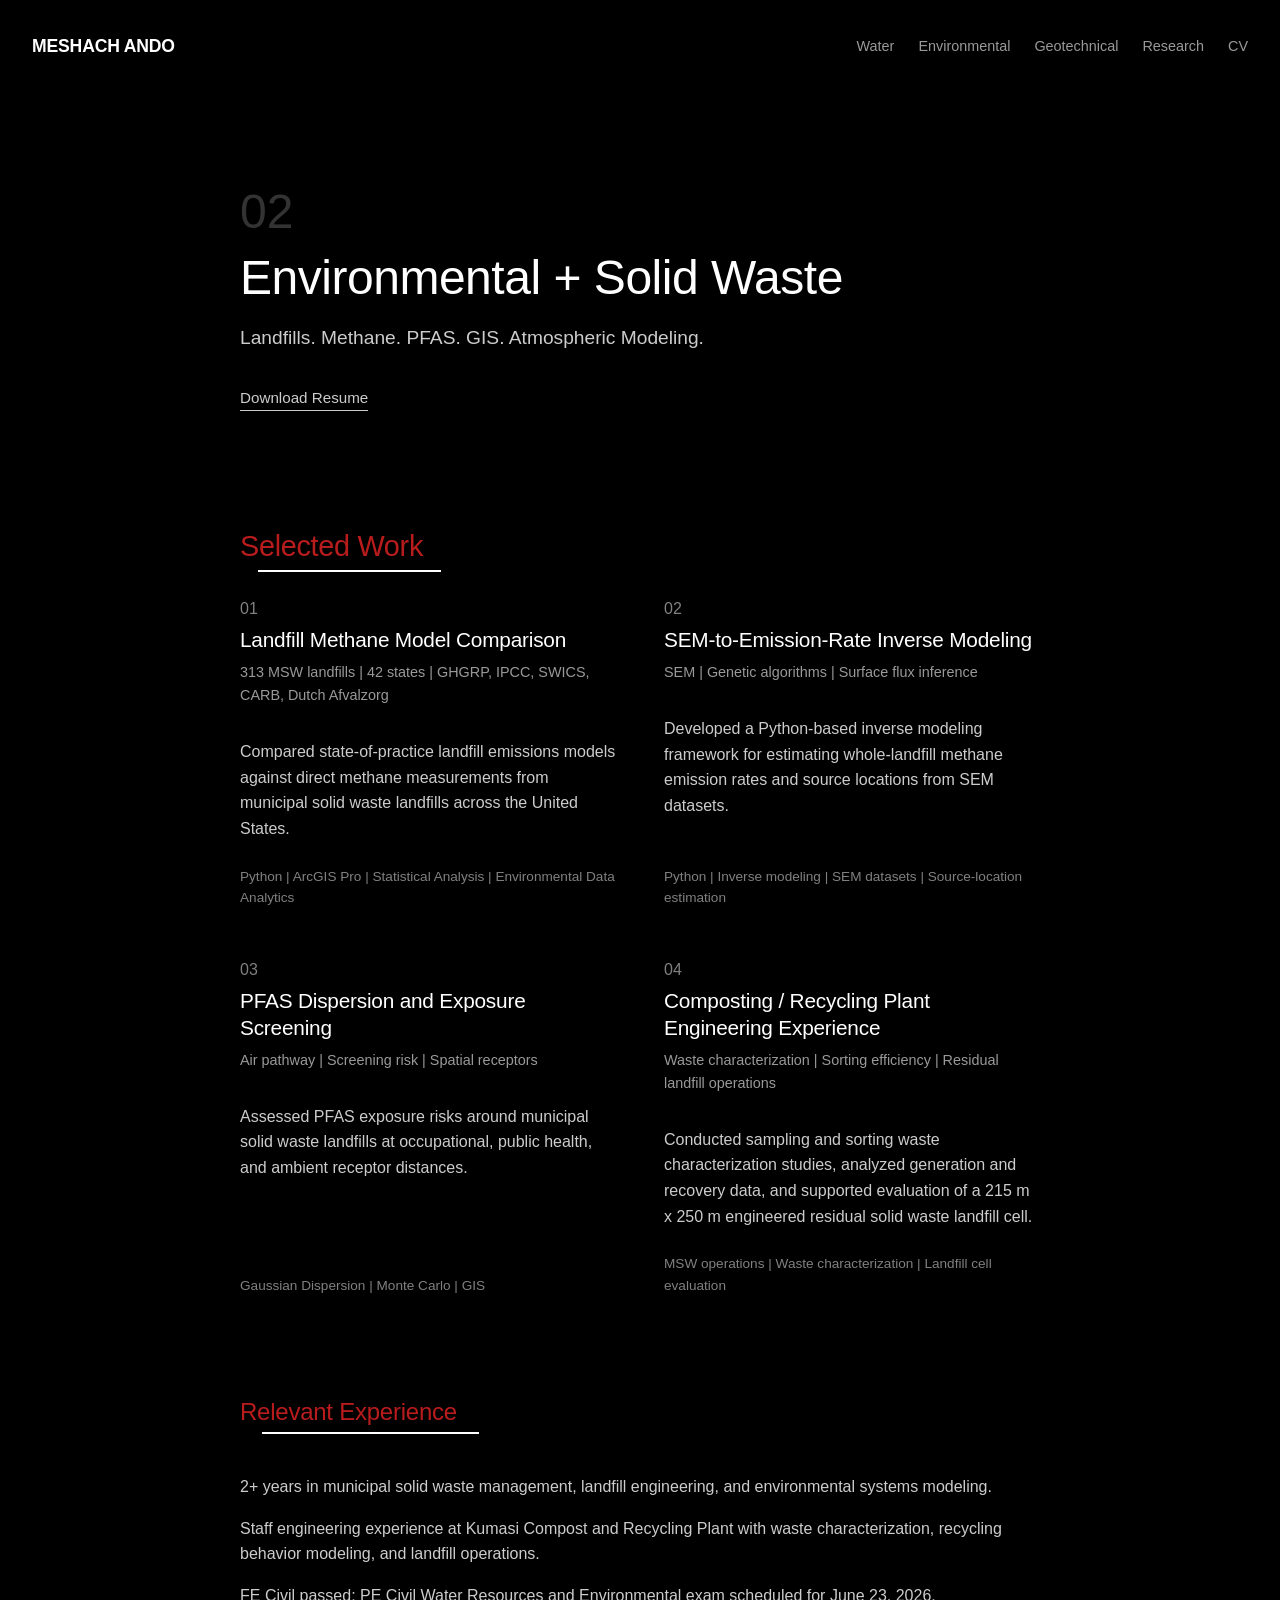
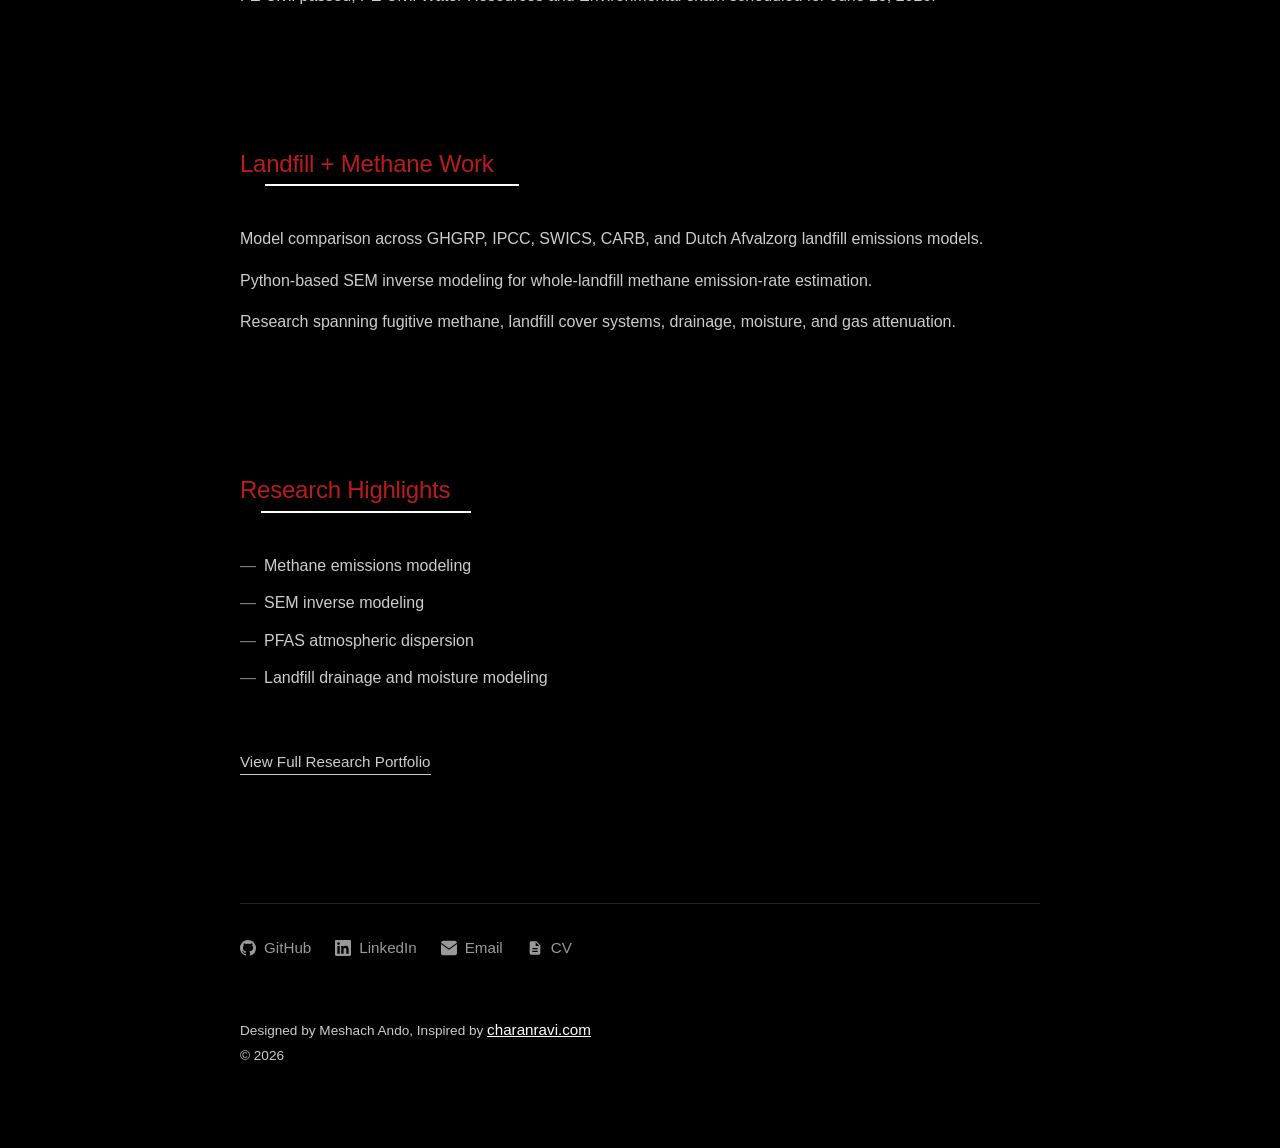
==== environmental/index.html @ 530ce42e "Redesign homepage layout, add SVG icons, implement selection styling and elliptical borders" ====
<!doctype html>
<html lang="en">
<head>
  <meta charset="utf-8">
  <meta name="viewport" content="width=device-width, initial-scale=1">
  <title>Environmental | Meshach Ando</title>
  <link rel="stylesheet" href="../assets/css/style.css">
</head>
<body>
  <header class="header-nav">
    <a href="../" class="brand">MESHACH ANDO</a>
    <div class="nav-links">
      <a href="../water-resources/">Water</a>
      <a href="../environmental/">Environmental</a>
      <a href="../geotech/">Geotechnical</a>
      <a href="../research/">Research</a>
      <a href="../assets/docs/Meshach_Ando_Full_CV.pdf" target="_blank">CV</a>
    </div>
  </header>

  <main class="container">
    <section class="hero reveal">
      <div class="chapter-number">02</div>
      <h1>Environmental + Solid Waste</h1>
      <p class="subtitle">Landfills. Methane. PFAS. GIS. Atmospheric Modeling.</p>
      <a href="../assets/docs/Meshach_Ando_Environmental_Resume.pdf" target="_blank" class="btn">Download Resume</a>
    </section>

    <section class="section reveal">
      <h2 class="section-title">Selected Work</h2>
      <div class="grid-2">
        <div class="project-card">
          <div class="project-number">01</div>
          <h3 class="project-title">Landfill Methane Model Comparison</h3>
          <div class="project-stats">313 MSW landfills | 42 states | GHGRP, IPCC, SWICS, CARB, Dutch Afvalzorg</div>
          <p class="project-desc">Compared state-of-practice landfill emissions models against direct methane measurements from municipal solid waste landfills across the United States.</p>
          <div class="project-tech">Python | ArcGIS Pro | Statistical Analysis | Environmental Data Analytics</div>
        </div>
        <div class="project-card">
          <div class="project-number">02</div>
          <h3 class="project-title">SEM-to-Emission-Rate Inverse Modeling</h3>
          <div class="project-stats">SEM | Genetic algorithms | Surface flux inference</div>
          <p class="project-desc">Developed a Python-based inverse modeling framework for estimating whole-landfill methane emission rates and source locations from SEM datasets.</p>
          <div class="project-tech">Python | Inverse modeling | SEM datasets | Source-location estimation</div>
        </div>
        <div class="project-card">
          <div class="project-number">03</div>
          <h3 class="project-title">PFAS Dispersion and Exposure Screening</h3>
          <div class="project-stats">Air pathway | Screening risk | Spatial receptors</div>
          <p class="project-desc">Assessed PFAS exposure risks around municipal solid waste landfills at occupational, public health, and ambient receptor distances.</p>
          <div class="project-tech">Gaussian Dispersion | Monte Carlo | GIS</div>
        </div>
        <div class="project-card">
          <div class="project-number">04</div>
          <h3 class="project-title">Composting / Recycling Plant Engineering Experience</h3>
          <div class="project-stats">Waste characterization | Sorting efficiency | Residual landfill operations</div>
          <p class="project-desc">Conducted sampling and sorting waste characterization studies, analyzed generation and recovery data, and supported evaluation of a 215 m x 250 m engineered residual solid waste landfill cell.</p>
          <div class="project-tech">MSW operations | Waste characterization | Landfill cell evaluation</div>
        </div>
      </div>
    </section>

    <section class="section reveal">
      <h2 class="section-title" style="margin-bottom: 1.5rem; font-size: 1.5rem;">Relevant Experience</h2>
      <div class="stack-group">
        <p>2+ years in municipal solid waste management, landfill engineering, and environmental systems modeling.</p>
        <p>Staff engineering experience at Kumasi Compost and Recycling Plant with waste characterization, recycling behavior modeling, and landfill operations.</p>
        <p>FE Civil passed; PE Civil Water Resources and Environmental exam scheduled for June 23, 2026.</p>
      </div>
    </section>
    
    <section class="section reveal">
      <h2 class="section-title" style="margin-bottom: 1.5rem; font-size: 1.5rem;">Landfill + Methane Work</h2>
      <div class="stack-group">
        <p>Model comparison across GHGRP, IPCC, SWICS, CARB, and Dutch Afvalzorg landfill emissions models.</p>
        <p>Python-based SEM inverse modeling for whole-landfill methane emission-rate estimation.</p>
        <p>Research spanning fugitive methane, landfill cover systems, drainage, moisture, and gas attenuation.</p>
      </div>
    </section>

    <section class="section reveal">
      <h2 class="section-title" style="margin-bottom: 1.5rem; font-size: 1.5rem;">Research Highlights</h2>
      <div class="research-highlight-box">
        <ul>
          <li>Methane emissions modeling</li>
          <li>SEM inverse modeling</li>
          <li>PFAS atmospheric dispersion</li>
          <li>Landfill drainage and moisture modeling</li>
        </ul>
        <br>
        <a href="../research/" class="btn">View Full Research Portfolio</a>
      </div>
    </section>

        <footer class="minimal-footer" style="flex-direction: column; align-items: flex-start; border-top: 1px solid #222; margin-top: 4rem; padding-top: 2rem;">
      <div class="home-menu" style="margin-bottom: 1.5rem;">
        <a href="https://github.com/meshando-unf" target="_blank" rel="noopener" class="pill-btn" style="border: none; padding: 0;">
          <svg xmlns="http://www.w3.org/2000/svg" viewBox="0 0 24 24"><path d="M12 0C5.37 0 0 5.37 0 12c0 5.31 3.435 9.795 8.205 11.385.6.105.825-.255.825-.57 0-.285-.015-1.23-.015-2.235-3.015.555-3.795-.735-4.035-1.41-.135-.345-.72-1.41-1.23-1.695-.42-.225-1.02-.78-.015-.795.945-.015 1.62.87 1.845 1.23 1.08 1.815 2.805 1.305 3.495.99.105-.78.42-1.305.765-1.605-2.67-.3-5.46-1.335-5.46-5.925 0-1.305.465-2.385 1.23-3.225-.12-.3-.54-1.53.12-3.18 0 0 1.005-.315 3.3 1.23.96-.27 1.98-.405 3-.405s2.04.135 3 .405c2.295-1.56 3.3-1.23 3.3-1.23.66 1.65.24 2.88.12 3.18.765.84 1.23 1.905 1.23 3.225 0 4.605-2.805 5.625-5.475 5.925.435.375.81 1.095.81 2.22 0 1.605-.015 2.895-.015 3.3 0 .315.225.69.825.57A12.02 12.02 0 0024 12c0-6.63-5.37-12-12-12z"/></svg>
          GitHub
        </a>
        <a href="https://www.linkedin.com/in/meshachando" target="_blank" rel="noopener" class="pill-btn" style="border: none; padding: 0;">
          <svg xmlns="http://www.w3.org/2000/svg" viewBox="0 0 24 24"><path d="M20.447 20.452h-3.554v-5.569c0-1.328-.027-3.037-1.852-3.037-1.853 0-2.136 1.445-2.136 2.939v5.667H9.351V9h3.414v1.561h.046c.477-.9 1.637-1.85 3.37-1.85 3.601 0 4.267 2.37 4.267 5.455v6.286zM5.337 7.433c-1.144 0-2.063-.926-2.063-2.065 0-1.138.92-2.063 2.063-2.063 1.14 0 2.064.925 2.064 2.063 0 1.139-.925 2.065-2.064 2.065zm1.782 13.019H3.555V9h3.564v11.452zM22.225 0H1.771C.792 0 0 .774 0 1.729v20.542C0 23.227.792 24 1.771 24h20.451C23.2 24 24 23.227 24 22.271V1.729C24 .774 23.2 0 22.222 0h.003z"/></svg>
          LinkedIn
        </a>
        <a href="mailto:meshachando.apply@gmail.com" class="pill-btn" style="border: none; padding: 0;">
          <svg xmlns="http://www.w3.org/2000/svg" viewBox="0 0 24 24"><path d="M12 12.713l11.985-8.71C23.575 2.276 21.91 1 20 1H4C2.09 1 .425 2.276.015 4.003L12 12.713zM24 5.922l-12 8.715L0 5.922V20c0 1.657 1.343 3 3 3h18c1.657 0 3-1.343 3-3V5.922z"/></svg>
          Email
        </a>
        <a href="../assets/docs/Meshach_Ando_Full_CV.pdf" target="_blank" class="pill-btn" style="border: none; padding: 0;">
          <svg xmlns="http://www.w3.org/2000/svg" viewBox="0 0 24 24"><path d="M14 2H6c-1.1 0-1.99.9-1.99 2L4 20c0 1.1.89 2 1.99 2H18c1.1 0 2-.9 2-2V8l-6-6zm2 16H8v-2h8v2zm0-4H8v-2h8v2zm-3-5V3.5L18.5 9H13z"/></svg>
          CV
        </a>
      </div>
      <p style="font-size: 0.85rem; color: var(--text-secondary); line-height: 1.8; margin: 0;">
          Designed by Meshach Ando, Inspired by <a href="https://charanravi.com/" target="_blank" style="text-decoration: underline; opacity: 1;">charanravi.com</a><br>
          &copy; 2026
      </p>
    </footer>
  </main>

  <script src="../assets/js/main.js"></script>
</body>
</html>
---- assets/css/style.css ----
:root {
  --bg-color: #000000; /* Pure black */
  --text-primary: #ffffff; /* Pure white */
  --text-secondary: #cccccc; /* Bright, legible grey */
  --accent-color: #b91c1c; /* Blood red */
  --font-sans: 'Inter', 'Helvetica Neue', Helvetica, Arial, sans-serif;
  --radius: 50px; /* Elliptical pill-shape */
}

::selection {
  background-color: var(--accent-color);
  color: #ffffff;
}

body {
  background-color: var(--bg-color);
  color: var(--text-primary);
  font-family: var(--font-sans);
  margin: 0;
  padding: 0;
  line-height: 1.6;
  -webkit-font-smoothing: antialiased;
  -moz-osx-font-smoothing: grayscale;
}

/* Typography */
h1, h2, h3, h4, h5, h6 {
  font-weight: 500;
  margin-top: 0;
  letter-spacing: -0.01em;
  color: var(--text-primary);
}

.chapter-number {
  font-size: 3rem;
  line-height: 1;
  color: var(--text-primary);
  opacity: 0.2;
  margin-bottom: 1rem;
  font-weight: 400;
}

a {
  color: var(--text-primary);
  text-decoration: none;
  transition: opacity 0.2s ease;
  opacity: 0.8;
}

a:hover {
  opacity: 1;
  text-decoration: underline;
}

.btn {
  display: inline-block;
  padding: 0;
  font-size: 0.95rem;
  margin-right: 1.5rem;
  margin-bottom: 1rem;
  color: var(--text-primary);
  border-bottom: 1px solid var(--text-primary);
  transition: opacity 0.2s ease;
  opacity: 0.8;
}

.btn:hover {
  opacity: 1;
  text-decoration: none;
}

/* Layout */
.container {
  max-width: 800px; /* Tighter container for text-heavy minimalism */
  margin: 0 auto;
  padding: 2rem;
}

.header-nav {
  padding: 2rem 2rem;
  display: flex;
  justify-content: space-between;
  align-items: center;
  flex-wrap: wrap;
  gap: 1rem;
}

.header-nav .brand {
  font-weight: 600;
  font-size: 1.1rem;
  letter-spacing: -0.01em;
  opacity: 1;
}

.header-nav .nav-links {
  display: flex;
  flex-wrap: wrap;
  gap: 1.5rem;
}

.header-nav .nav-links a {
  font-size: 0.9rem;
  color: var(--text-primary);
  opacity: 0.6;
}

.header-nav .nav-links a:hover {
  opacity: 1;
  text-decoration: none;
}

/* Hero Section */
.hero {
  padding-top: 4rem;
  padding-bottom: 3rem;
}

.hero h1 {
  font-size: 3rem;
  line-height: 1.1;
  margin-bottom: 1rem;
}

.hero .subtitle {
  font-size: 1.2rem;
  color: var(--text-primary);
  opacity: 0.8;
  margin-bottom: 2rem;
  line-height: 1.5;
}

/* Sections */
.section {
  padding: 3rem 0;
}

.section-header {
  margin-bottom: 2rem;
}

.section-title {
  font-size: 1.8rem;
  margin-bottom: 1.5rem;
  color: var(--accent-color);
  position: relative;
  display: inline-block;
  padding-bottom: 0.2rem;
}

.section-title::after {
  content: "";
  position: absolute;
  left: 10%; /* Start a bit from the left */
  bottom: 0;
  width: 100%; /* Extends past the right edge by 10% */
  height: 2px;
  background-color: #ffffff;
}

/* Profiles & Layouts */
.profile-pic {
  width: 150px;
  height: 150px;
  border-radius: 50%;
  object-fit: cover;
  margin-bottom: 1.5rem;
  border: 1px solid #333;
}

.centered-line {
  width: 40px;
  height: 1px;
  background-color: var(--text-secondary);
  border: none;
  margin: 2rem auto;
}

/* Grid & Project Layout */
.grid-2 {
  display: grid;
  grid-template-columns: 1fr 1fr;
  gap: 3rem;
}

.pill-btn {
  display: inline-flex;
  align-items: center;
  gap: 0.5rem;
  padding: 0.6rem 1.5rem;
  border: 1px solid #444;
  border-radius: var(--radius);
  font-size: 0.95rem;
  color: var(--text-primary);
  transition: all 0.2s ease;
  background-color: transparent;
}

.pill-btn:hover {
  background-color: var(--accent-color);
  border-color: var(--accent-color);
  color: #ffffff;
  text-decoration: none;
}

.pill-btn svg {
  width: 16px;
  height: 16px;
  fill: currentColor;
}

.project-card {
  display: flex;
  flex-direction: column;
}

.project-card .project-number {
  font-size: 1rem;
  color: var(--text-primary);
  opacity: 0.5;
  margin-bottom: 0.25rem;
  font-weight: 400;
}

.project-card .project-title {
  font-size: 1.3rem;
  margin-bottom: 0.5rem;
  line-height: 1.3;
}

.project-card .project-stats {
  margin-bottom: 1rem;
  font-size: 0.9rem;
  color: var(--text-primary);
  opacity: 0.6;
}

.project-card .project-desc {
  flex-grow: 1;
  margin-bottom: 1.5rem;
  color: var(--text-secondary);
  font-size: 1rem;
  line-height: 1.6;
}

.project-card .project-tech {
  font-size: 0.85rem;
  color: var(--text-primary);
  opacity: 0.5;
}

/* Home Layout */
.home-container {
  min-height: calc(100vh - 100px);
  display: flex;
  flex-direction: column;
  justify-content: center;
  align-items: flex-start;
  text-align: left;
  padding: 2rem;
  max-width: 800px;
  margin: 0 auto;
}

.home-container h1 {
  font-size: 4rem;
  margin-bottom: 1rem;
  font-weight: 600;
  line-height: 1.1;
  letter-spacing: -0.02em;
}

.home-container h2 {
  font-size: 1.25rem;
  color: var(--text-secondary);
  margin-bottom: 3rem;
  font-weight: 400;
  line-height: 1.5;
}

.home-menu {
  display: flex;
  flex-wrap: wrap;
  gap: 1.5rem;
}

.home-menu a {
  font-size: 1.1rem;
  color: var(--text-primary);
  opacity: 0.8;
}

.home-menu a:hover {
  opacity: 1;
  text-decoration: underline;
}

/* Stack Section */
.stack-group {
  margin-bottom: 2.5rem;
}

.stack-group h3 {
  font-size: 1.1rem;
  color: var(--text-primary);
  margin-bottom: 0.5rem;
  font-weight: 500;
}

.stack-group p {
  font-size: 1rem;
  color: var(--text-secondary);
}

.stack-group strong {
  color: var(--text-primary);
}

/* Research Highlights Box */
.research-highlight-box {
  padding: 0;
}

.research-highlight-box ul {
  list-style: none;
  padding: 0;
  margin-bottom: 2rem;
}

.research-highlight-box li {
  margin-bottom: 0.75rem;
  padding-left: 1.5rem;
  position: relative;
  color: var(--text-secondary);
  font-size: 1rem;
}

.research-highlight-box li::before {
  content: "—";
  position: absolute;
  left: 0;
  color: var(--text-primary);
  opacity: 0.5;
}

/* Minimal Footer */
.minimal-footer {
  padding: 3rem 0;
  display: flex;
  flex-wrap: wrap;
  justify-content: flex-start;
  gap: 2rem;
  margin-top: 4rem;
}

.minimal-footer a {
  color: var(--text-primary);
  font-size: 0.95rem;
  opacity: 0.6;
}

.minimal-footer a:hover {
  opacity: 1;
  text-decoration: none;
}

/* Animations */
.reveal {
  opacity: 0;
  transform: translateY(10px);
  transition: all 0.8s cubic-bezier(0.16, 1, 0.3, 1);
}

.reveal.active {
  opacity: 1;
  transform: translateY(0);
}

/* Mobile */
@media (max-width: 768px) {
  .grid-2 { grid-template-columns: 1fr; gap: 2.5rem; }
  .header-nav { flex-direction: column; align-items: flex-start; }
  .header-nav .nav-links { gap: 1rem; }
  .home-container h1 { font-size: 3rem; }
}
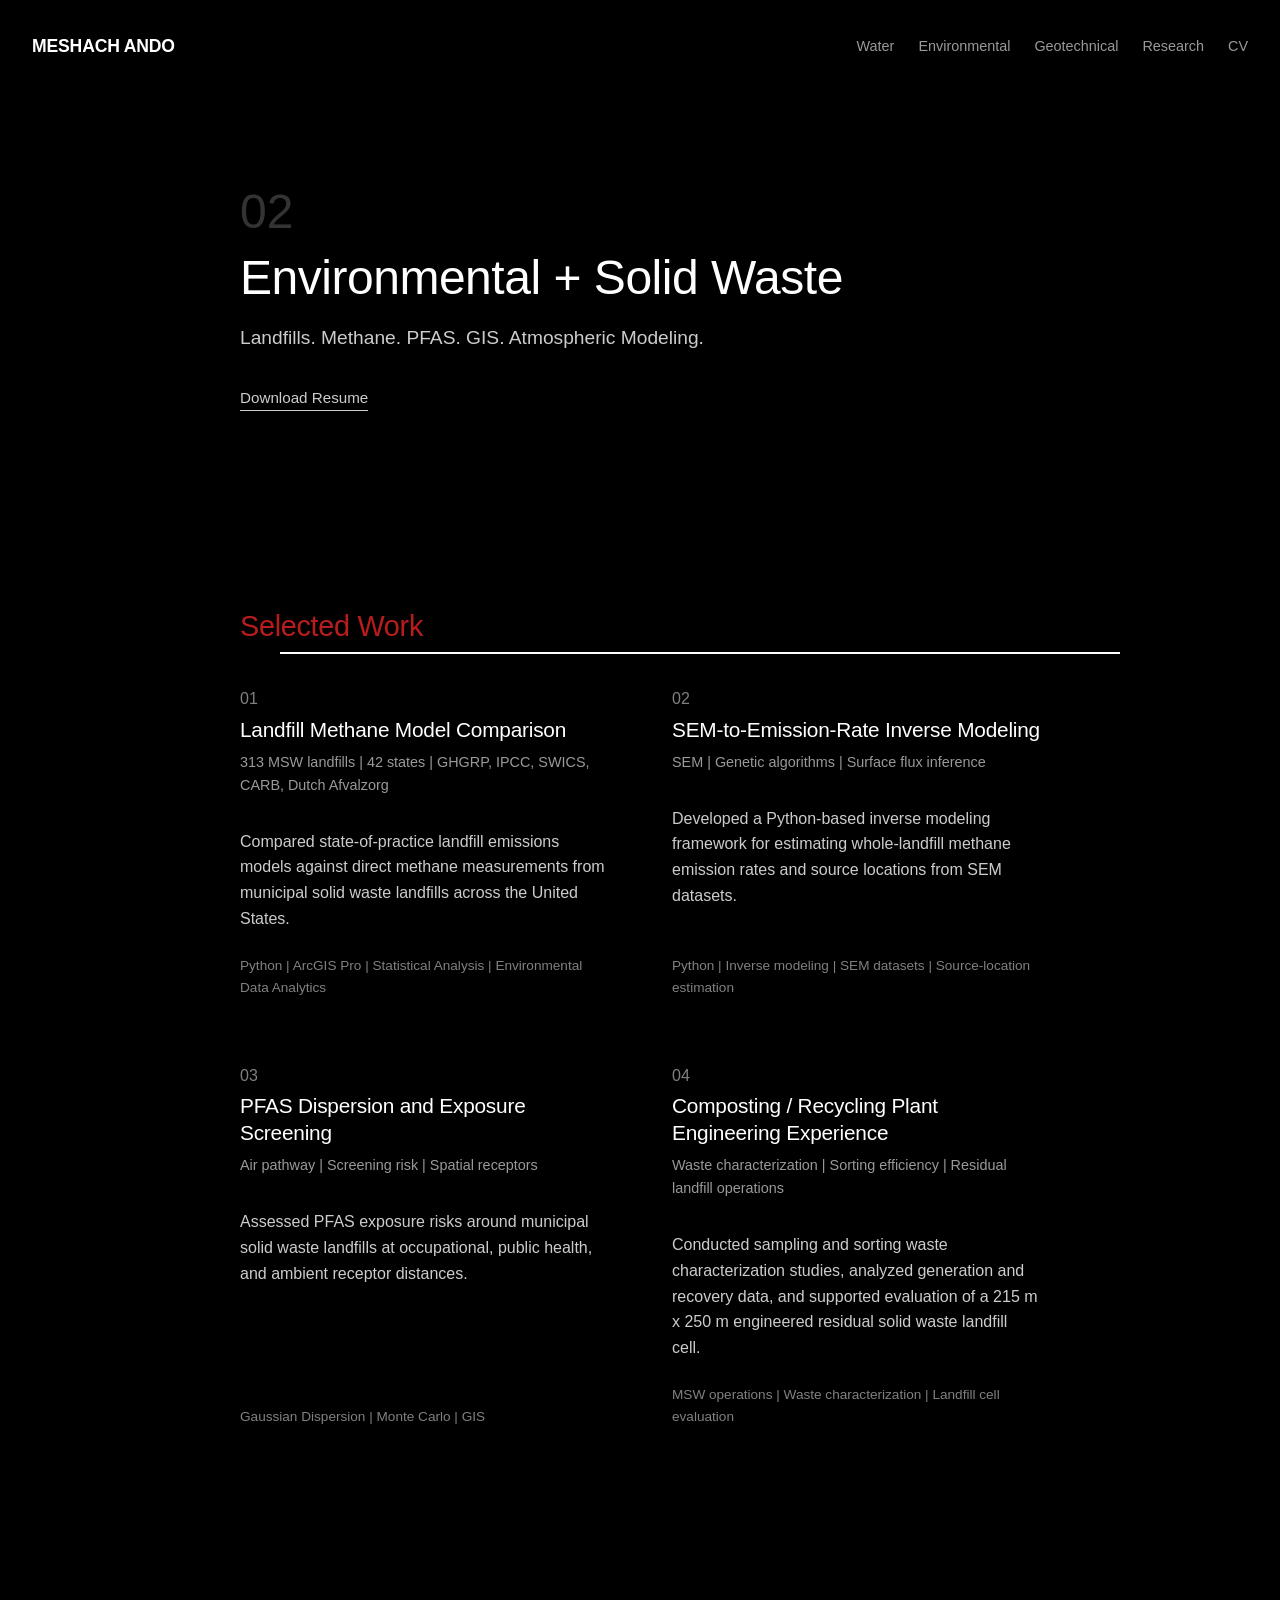
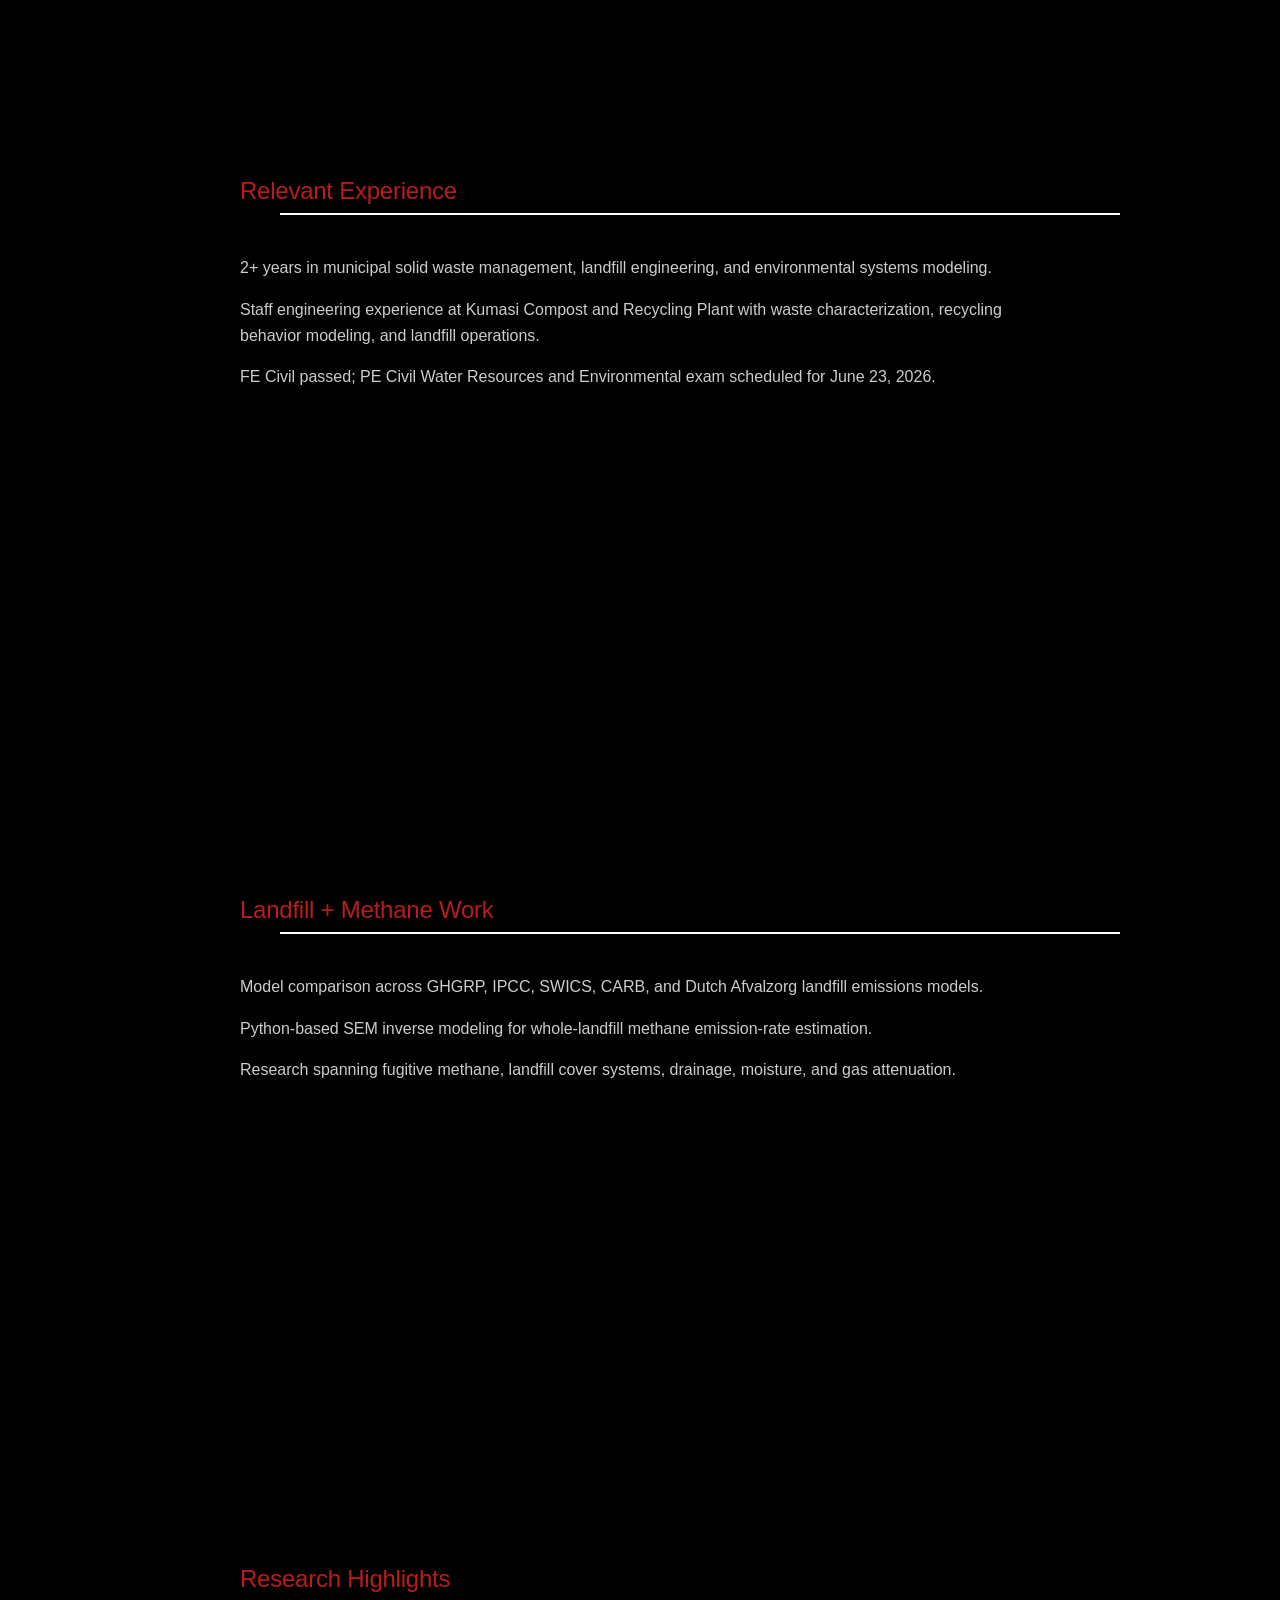
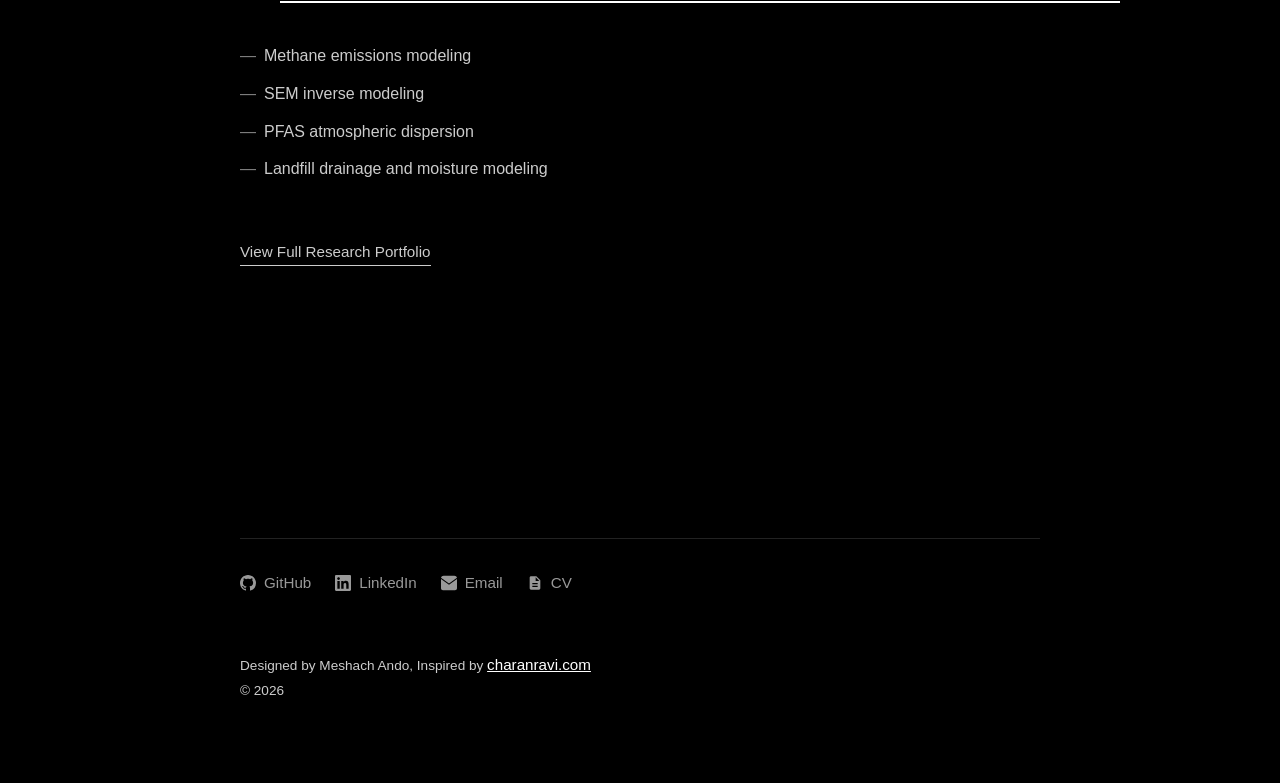
==== commit fa4d3a37: "Add creative stack, fast animations, SVG favicon, red line, and massive vertical spacing" ====
--- a/environmental/index.html
+++ b/environmental/index.html
@@ -5,6 +5,7 @@
   <meta name="viewport" content="width=device-width, initial-scale=1">
   <title>Environmental | Meshach Ando</title>
   <link rel="stylesheet" href="../assets/css/style.css">
+  <link rel="icon" href="../assets/images/favicon.svg" type="image/svg+xml">
 </head>
 <body>
   <header class="header-nav">
@@ -123,3 +124,5 @@
 </html>
 
 
+
+
--- a/assets/css/style.css
+++ b/assets/css/style.css
@@ -131,28 +131,33 @@
 
 /* Sections */
 .section {
-  padding: 3rem 0;
+  padding: 8rem 0; /* Massive vertical spacing for minimalism */
+  min-height: 50vh;
+  display: flex;
+  flex-direction: column;
+  justify-content: center;
 }
 
 .section-header {
+  margin-bottom: 3rem;
+}
+
+/* Apply the red highlight/white underline to all h2 and specified h3s */
+h2, .section-title {
+  font-size: 1.8rem;
   margin-bottom: 2rem;
-}
-
-.section-title {
-  font-size: 1.8rem;
-  margin-bottom: 1.5rem;
   color: var(--accent-color);
   position: relative;
   display: inline-block;
-  padding-bottom: 0.2rem;
-}
-
-.section-title::after {
+  padding-bottom: 0.3rem;
+}
+
+h2::after, .section-title::after {
   content: "";
   position: absolute;
-  left: 10%; /* Start a bit from the left */
+  left: 5%;
   bottom: 0;
-  width: 100%; /* Extends past the right edge by 10% */
+  width: 105%;
   height: 2px;
   background-color: #ffffff;
 }
@@ -164,22 +169,22 @@
   border-radius: 50%;
   object-fit: cover;
   margin-bottom: 1.5rem;
-  border: 1px solid #333;
+  border: 2px solid var(--accent-color);
 }
 
 .centered-line {
-  width: 40px;
-  height: 1px;
-  background-color: var(--text-secondary);
+  width: 50px;
+  height: 2px;
+  background-color: var(--accent-color);
   border: none;
-  margin: 2rem auto;
+  margin: 3rem auto;
 }
 
 /* Grid & Project Layout */
 .grid-2 {
   display: grid;
   grid-template-columns: 1fr 1fr;
-  gap: 3rem;
+  gap: 4rem;
 }
 
 .pill-btn {
@@ -187,19 +192,20 @@
   align-items: center;
   gap: 0.5rem;
   padding: 0.6rem 1.5rem;
-  border: 1px solid #444;
+  border: 1px solid #333;
   border-radius: var(--radius);
   font-size: 0.95rem;
   color: var(--text-primary);
-  transition: all 0.2s ease;
+  transition: all 0.2s cubic-bezier(0.25, 1, 0.5, 1);
   background-color: transparent;
 }
 
 .pill-btn:hover {
-  background-color: var(--accent-color);
-  border-color: var(--accent-color);
+  background-color: #111;
+  border-color: #555;
   color: #ffffff;
   text-decoration: none;
+  transform: translateY(-2px);
 }
 
 .pill-btn svg {
@@ -250,13 +256,13 @@
 
 /* Home Layout */
 .home-container {
-  min-height: calc(100vh - 100px);
+  min-height: 100vh;
   display: flex;
   flex-direction: column;
   justify-content: center;
   align-items: flex-start;
   text-align: left;
-  padding: 2rem;
+  padding: 4rem 2rem;
   max-width: 800px;
   margin: 0 auto;
 }
@@ -275,6 +281,10 @@
   margin-bottom: 3rem;
   font-weight: 400;
   line-height: 1.5;
+  border: none; /* remove pseudo element from home h2 */
+}
+.home-container h2::after {
+  display: none;
 }
 
 .home-menu {
@@ -292,6 +302,57 @@
 .home-menu a:hover {
   opacity: 1;
   text-decoration: underline;
+}
+
+/* Stack Section (Creative Grid) */
+.stack-grid-creative {
+  display: grid;
+  grid-template-columns: repeat(auto-fit, minmax(280px, 1fr));
+  gap: 1rem;
+}
+
+.stack-item {
+  border: 1px solid #1a1a1a;
+  padding: 2rem;
+  border-radius: var(--radius);
+  transition: all 0.3s cubic-bezier(0.25, 1, 0.5, 1);
+  position: relative;
+  overflow: hidden;
+}
+
+.stack-item::before {
+  content: "";
+  position: absolute;
+  top: 0; left: 0; right: 0; bottom: 0;
+  background: radial-gradient(circle at top right, rgba(185,28,28,0.1), transparent 50%);
+  opacity: 0;
+  transition: opacity 0.3s ease;
+}
+
+.stack-item:hover {
+  border-color: #333;
+  transform: translateY(-5px);
+}
+
+.stack-item:hover::before {
+  opacity: 1;
+}
+
+.stack-item h3 {
+  font-size: 1.2rem;
+  color: var(--text-primary);
+  margin-bottom: 0.75rem;
+  font-weight: 500;
+  position: relative;
+  z-index: 1;
+}
+
+.stack-item p {
+  font-size: 0.95rem;
+  color: var(--text-secondary);
+  line-height: 1.6;
+  position: relative;
+  z-index: 1;
 }
 
 /* Stack Section */
@@ -367,7 +428,7 @@
 .reveal {
   opacity: 0;
   transform: translateY(10px);
-  transition: all 0.8s cubic-bezier(0.16, 1, 0.3, 1);
+  transition: all 0.25s cubic-bezier(0.25, 1, 0.5, 1);
 }
 
 .reveal.active {
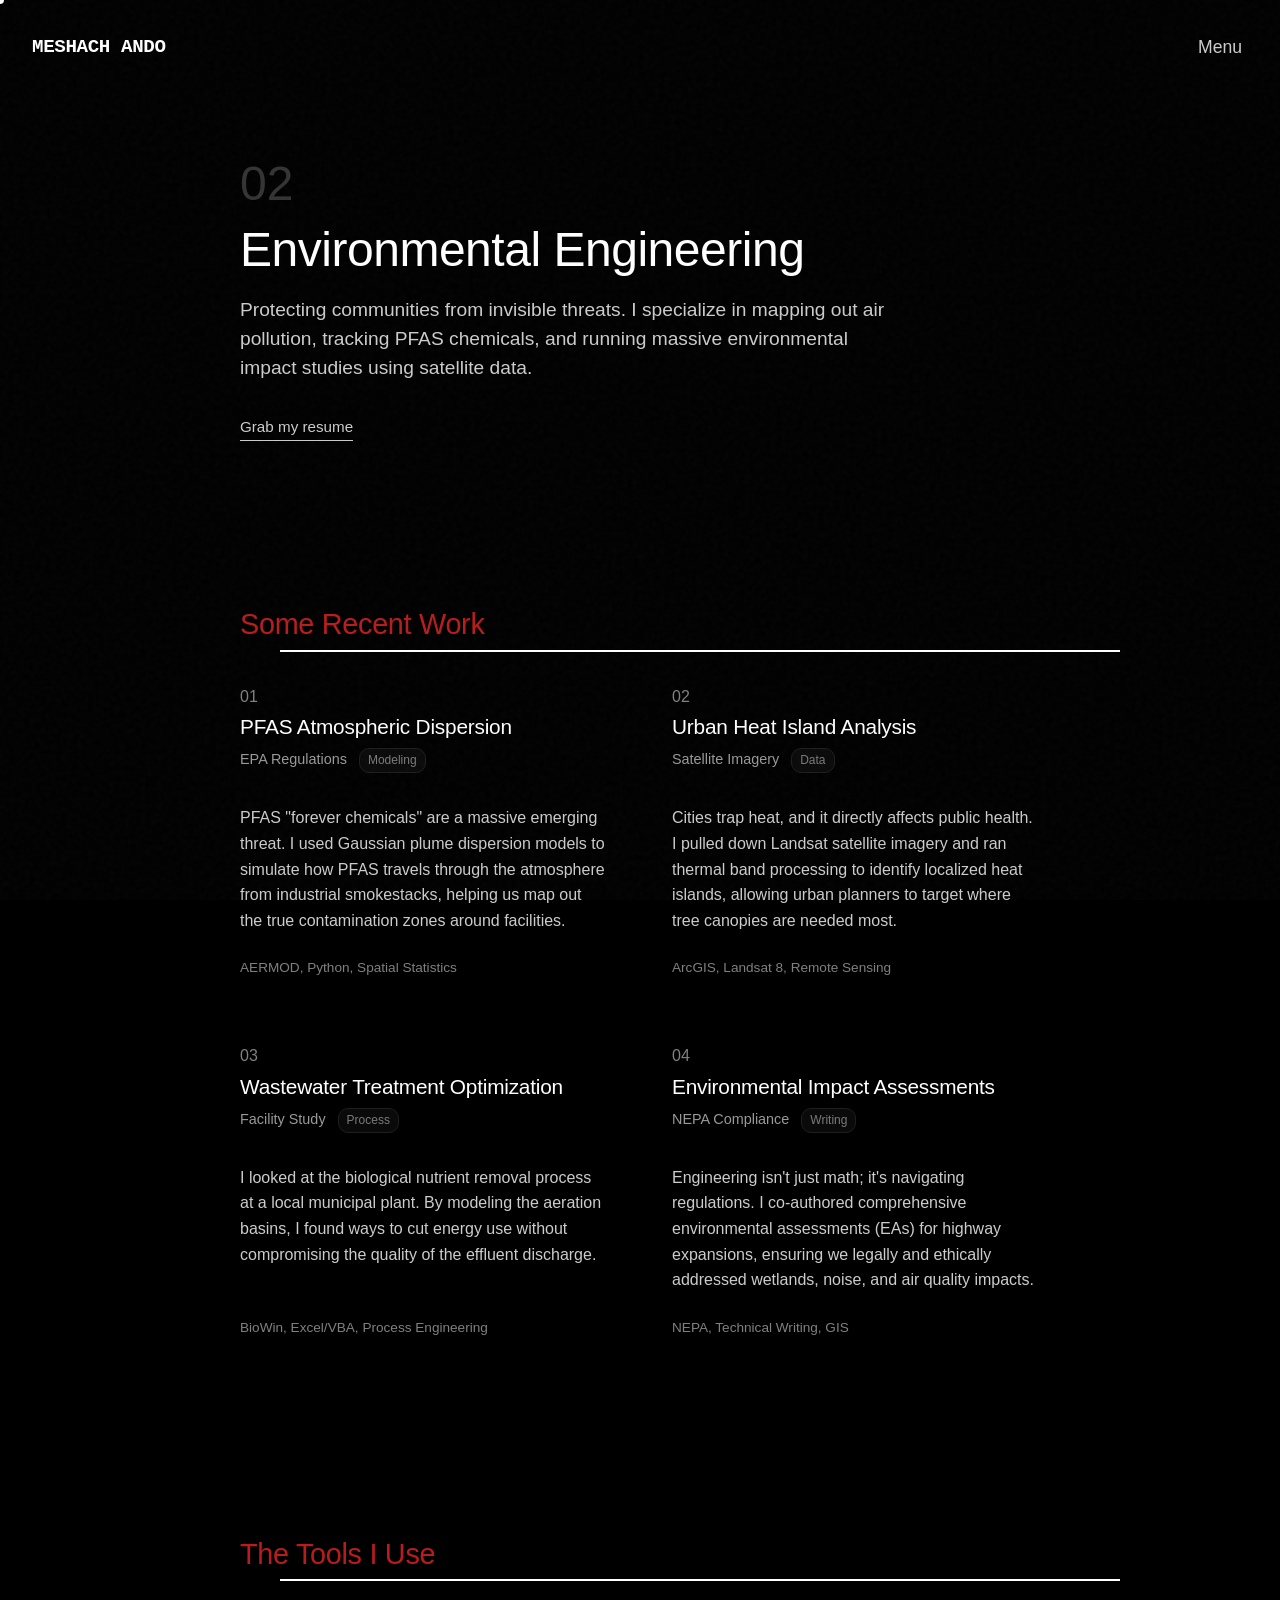
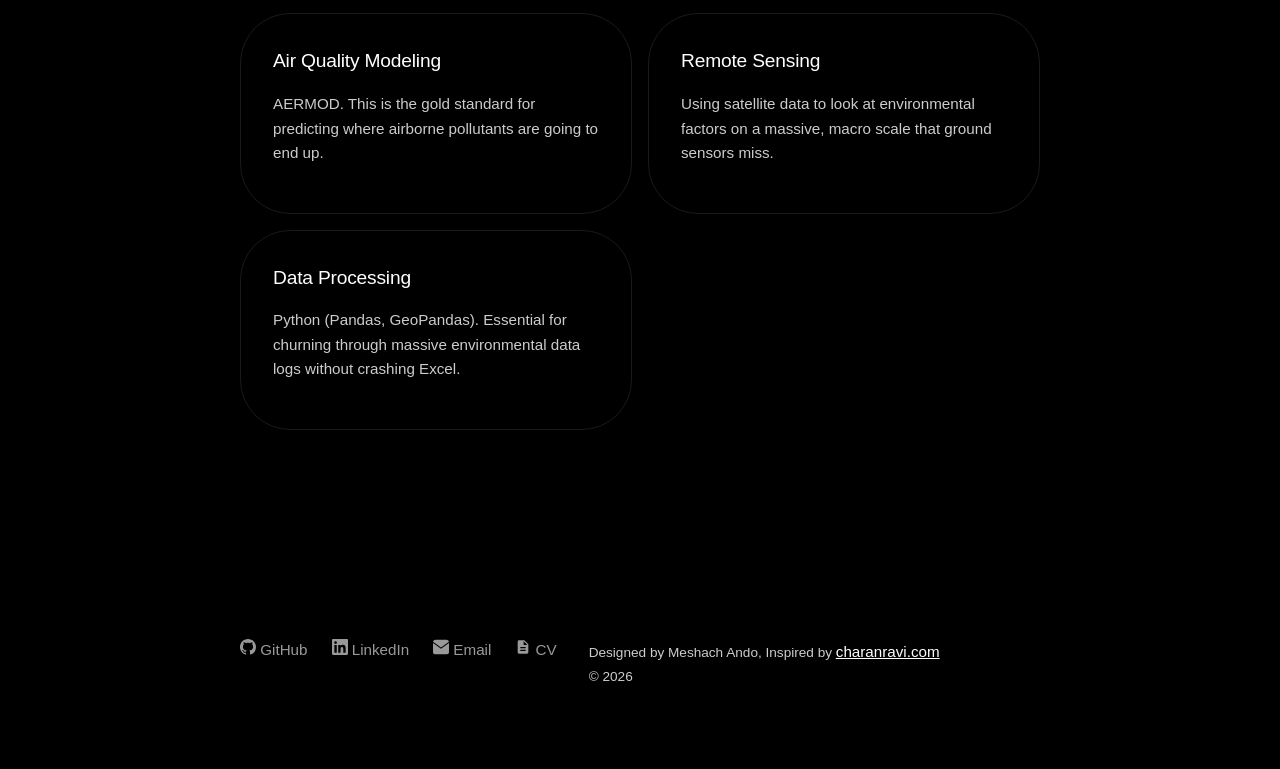
==== commit 43a4a620: "Phase 3: Conversational rewrite, 15 features, global creative stacks, navigation overhaul" ====
--- a/environmental/index.html
+++ b/environmental/index.html
@@ -1,128 +1,144 @@
 <!doctype html>
 <html lang="en">
 <head>
-  <meta charset="utf-8">
-  <meta name="viewport" content="width=device-width, initial-scale=1">
-  <title>Environmental | Meshach Ando</title>
-  <link rel="stylesheet" href="../assets/css/style.css">
-  <link rel="icon" href="../assets/images/favicon.svg" type="image/svg+xml">
+    <meta charset="utf-8">
+    <meta name="viewport" content="width=device-width, initial-scale=1">
+    <title>Environmental | Meshach Ando</title>
+    <link rel="stylesheet" href="../assets/css/style.css">
+    <link rel="icon" href="../assets/images/favicon.svg" type="image/svg+xml">
 </head>
 <body>
-  <header class="header-nav">
-    <a href="../" class="brand">MESHACH ANDO</a>
-    <div class="nav-links">
-      <a href="../water-resources/">Water</a>
-      <a href="../environmental/">Environmental</a>
-      <a href="../geotech/">Geotechnical</a>
-      <a href="../research/">Research</a>
-      <a href="../assets/docs/Meshach_Ando_Full_CV.pdf" target="_blank">CV</a>
+    <div class="cursor-dot"></div>
+    <div class="scroll-progress"></div>
+
+    <nav class="top-nav">
+        <a href="../" class="brand-name" data-value="MESHACH ANDO">MESHACH ANDO</a>
+        <button class="menu-toggle magnetic">Menu</button>
+    </nav>
+
+    <div class="menu-overlay">
+        <div class="menu-links">
+            <a href="../water-resources/">Water Resources</a>
+            <a href="../environmental/">Environmental</a>
+            <a href="../geotech/">Geotechnical</a>
+            <a href="../research/">Research</a>
+            <a href="../gallery/">Gallery</a>
+            <a href="../news/">News</a>
+        </div>
     </div>
-  </header>
 
-  <main class="container">
-    <section class="hero reveal">
-      <div class="chapter-number">02</div>
-      <h1>Environmental + Solid Waste</h1>
-      <p class="subtitle">Landfills. Methane. PFAS. GIS. Atmospheric Modeling.</p>
-      <a href="../assets/docs/Meshach_Ando_Environmental_Resume.pdf" target="_blank" class="btn">Download Resume</a>
-    </section>
+    <a href="#" class="back-to-top magnetic">
+        <svg viewBox="0 0 24 24"><path d="M12 4l-8 8h6v8h4v-8h6z"/></svg>
+    </a>
 
-    <section class="section reveal">
-      <h2 class="section-title">Selected Work</h2>
-      <div class="grid-2">
-        <div class="project-card">
-          <div class="project-number">01</div>
-          <h3 class="project-title">Landfill Methane Model Comparison</h3>
-          <div class="project-stats">313 MSW landfills | 42 states | GHGRP, IPCC, SWICS, CARB, Dutch Afvalzorg</div>
-          <p class="project-desc">Compared state-of-practice landfill emissions models against direct methane measurements from municipal solid waste landfills across the United States.</p>
-          <div class="project-tech">Python | ArcGIS Pro | Statistical Analysis | Environmental Data Analytics</div>
-        </div>
-        <div class="project-card">
-          <div class="project-number">02</div>
-          <h3 class="project-title">SEM-to-Emission-Rate Inverse Modeling</h3>
-          <div class="project-stats">SEM | Genetic algorithms | Surface flux inference</div>
-          <p class="project-desc">Developed a Python-based inverse modeling framework for estimating whole-landfill methane emission rates and source locations from SEM datasets.</p>
-          <div class="project-tech">Python | Inverse modeling | SEM datasets | Source-location estimation</div>
-        </div>
-        <div class="project-card">
-          <div class="project-number">03</div>
-          <h3 class="project-title">PFAS Dispersion and Exposure Screening</h3>
-          <div class="project-stats">Air pathway | Screening risk | Spatial receptors</div>
-          <p class="project-desc">Assessed PFAS exposure risks around municipal solid waste landfills at occupational, public health, and ambient receptor distances.</p>
-          <div class="project-tech">Gaussian Dispersion | Monte Carlo | GIS</div>
-        </div>
-        <div class="project-card">
-          <div class="project-number">04</div>
-          <h3 class="project-title">Composting / Recycling Plant Engineering Experience</h3>
-          <div class="project-stats">Waste characterization | Sorting efficiency | Residual landfill operations</div>
-          <p class="project-desc">Conducted sampling and sorting waste characterization studies, analyzed generation and recovery data, and supported evaluation of a 215 m x 250 m engineered residual solid waste landfill cell.</p>
-          <div class="project-tech">MSW operations | Waste characterization | Landfill cell evaluation</div>
-        </div>
-      </div>
-    </section>
+    <main class="container">
+        <section class="hero reveal">
+            <div class="chapter-number">02</div>
+            <h1 class="typewriter">Environmental Engineering</h1>
+            <p class="subtitle" style="max-width: 650px;">
+                Protecting communities from invisible threats. I specialize in mapping out air pollution, tracking PFAS chemicals, and running massive environmental impact studies using satellite data.
+            </p>
+            <a href="../assets/docs/Meshach_Ando_Environmental_Resume.pdf" target="_blank" class="btn">Grab my resume</a>
+        </section>
 
-    <section class="section reveal">
-      <h2 class="section-title" style="margin-bottom: 1.5rem; font-size: 1.5rem;">Relevant Experience</h2>
-      <div class="stack-group">
-        <p>2+ years in municipal solid waste management, landfill engineering, and environmental systems modeling.</p>
-        <p>Staff engineering experience at Kumasi Compost and Recycling Plant with waste characterization, recycling behavior modeling, and landfill operations.</p>
-        <p>FE Civil passed; PE Civil Water Resources and Environmental exam scheduled for June 23, 2026.</p>
-      </div>
-    </section>
-    
-    <section class="section reveal">
-      <h2 class="section-title" style="margin-bottom: 1.5rem; font-size: 1.5rem;">Landfill + Methane Work</h2>
-      <div class="stack-group">
-        <p>Model comparison across GHGRP, IPCC, SWICS, CARB, and Dutch Afvalzorg landfill emissions models.</p>
-        <p>Python-based SEM inverse modeling for whole-landfill methane emission-rate estimation.</p>
-        <p>Research spanning fugitive methane, landfill cover systems, drainage, moisture, and gas attenuation.</p>
-      </div>
-    </section>
+        <section class="section reveal">
+            <h2 class="section-title">Some Recent Work</h2>
+            <div class="grid-2">
+                <!-- Project 1 -->
+                <div class="project-card">
+                    <div class="project-number">01</div>
+                    <h3 class="project-title">PFAS Atmospheric Dispersion</h3>
+                    <div class="project-stats">
+                        EPA Regulations <span class="skim-time">Modeling</span>
+                    </div>
+                    <p class="project-desc">
+                        PFAS "forever chemicals" are a massive emerging threat. I used Gaussian plume dispersion models to simulate how PFAS travels through the atmosphere from industrial smokestacks, helping us map out the true contamination zones around facilities.
+                    </p>
+                    <div class="project-tech">AERMOD, Python, Spatial Statistics</div>
+                </div>
+                <!-- Project 2 -->
+                <div class="project-card">
+                    <div class="project-number">02</div>
+                    <h3 class="project-title">Urban Heat Island Analysis</h3>
+                    <div class="project-stats">
+                        Satellite Imagery <span class="skim-time">Data</span>
+                    </div>
+                    <p class="project-desc">
+                        Cities trap heat, and it directly affects public health. I pulled down Landsat satellite imagery and ran thermal band processing to identify localized heat islands, allowing urban planners to target where tree canopies are needed most.
+                    </p>
+                    <div class="project-tech">ArcGIS, Landsat 8, Remote Sensing</div>
+                </div>
+                <!-- Project 3 -->
+                <div class="project-card">
+                    <div class="project-number">03</div>
+                    <h3 class="project-title">Wastewater Treatment Optimization</h3>
+                    <div class="project-stats">
+                        Facility Study <span class="skim-time">Process</span>
+                    </div>
+                    <p class="project-desc">
+                        I looked at the biological nutrient removal process at a local municipal plant. By modeling the aeration basins, I found ways to cut energy use without compromising the quality of the effluent discharge.
+                    </p>
+                    <div class="project-tech">BioWin, Excel/VBA, Process Engineering</div>
+                </div>
+                <!-- Project 4 -->
+                <div class="project-card">
+                    <div class="project-number">04</div>
+                    <h3 class="project-title">Environmental Impact Assessments</h3>
+                    <div class="project-stats">
+                        NEPA Compliance <span class="skim-time">Writing</span>
+                    </div>
+                    <p class="project-desc">
+                        Engineering isn't just math; it's navigating regulations. I co-authored comprehensive environmental assessments (EAs) for highway expansions, ensuring we legally and ethically addressed wetlands, noise, and air quality impacts.
+                    </p>
+                    <div class="project-tech">NEPA, Technical Writing, GIS</div>
+                </div>
+            </div>
+        </section>
 
-    <section class="section reveal">
-      <h2 class="section-title" style="margin-bottom: 1.5rem; font-size: 1.5rem;">Research Highlights</h2>
-      <div class="research-highlight-box">
-        <ul>
-          <li>Methane emissions modeling</li>
-          <li>SEM inverse modeling</li>
-          <li>PFAS atmospheric dispersion</li>
-          <li>Landfill drainage and moisture modeling</li>
-        </ul>
-        <br>
-        <a href="../research/" class="btn">View Full Research Portfolio</a>
-      </div>
-    </section>
+        <section class="section reveal">
+            <h2 class="section-title">The Tools I Use</h2>
+            <div class="stack-grid-creative">
+                <div class="stack-item">
+                    <h3>Air Quality Modeling</h3>
+                    <p>AERMOD. This is the gold standard for predicting where airborne pollutants are going to end up.</p>
+                </div>
+                <div class="stack-item">
+                    <h3>Remote Sensing</h3>
+                    <p>Using satellite data to look at environmental factors on a massive, macro scale that ground sensors miss.</p>
+                </div>
+                <div class="stack-item">
+                    <h3>Data Processing</h3>
+                    <p>Python (Pandas, GeoPandas). Essential for churning through massive environmental data logs without crashing Excel.</p>
+                </div>
+            </div>
+        </section>
 
-        <footer class="minimal-footer" style="flex-direction: column; align-items: flex-start; border-top: 1px solid #222; margin-top: 4rem; padding-top: 2rem;">
-      <div class="home-menu" style="margin-bottom: 1.5rem;">
-        <a href="https://github.com/meshando-unf" target="_blank" rel="noopener" class="pill-btn" style="border: none; padding: 0;">
-          <svg xmlns="http://www.w3.org/2000/svg" viewBox="0 0 24 24"><path d="M12 0C5.37 0 0 5.37 0 12c0 5.31 3.435 9.795 8.205 11.385.6.105.825-.255.825-.57 0-.285-.015-1.23-.015-2.235-3.015.555-3.795-.735-4.035-1.41-.135-.345-.72-1.41-1.23-1.695-.42-.225-1.02-.78-.015-.795.945-.015 1.62.87 1.845 1.23 1.08 1.815 2.805 1.305 3.495.99.105-.78.42-1.305.765-1.605-2.67-.3-5.46-1.335-5.46-5.925 0-1.305.465-2.385 1.23-3.225-.12-.3-.54-1.53.12-3.18 0 0 1.005-.315 3.3 1.23.96-.27 1.98-.405 3-.405s2.04.135 3 .405c2.295-1.56 3.3-1.23 3.3-1.23.66 1.65.24 2.88.12 3.18.765.84 1.23 1.905 1.23 3.225 0 4.605-2.805 5.625-5.475 5.925.435.375.81 1.095.81 2.22 0 1.605-.015 2.895-.015 3.3 0 .315.225.69.825.57A12.02 12.02 0 0024 12c0-6.63-5.37-12-12-12z"/></svg>
-          GitHub
-        </a>
-        <a href="https://www.linkedin.com/in/meshachando" target="_blank" rel="noopener" class="pill-btn" style="border: none; padding: 0;">
-          <svg xmlns="http://www.w3.org/2000/svg" viewBox="0 0 24 24"><path d="M20.447 20.452h-3.554v-5.569c0-1.328-.027-3.037-1.852-3.037-1.853 0-2.136 1.445-2.136 2.939v5.667H9.351V9h3.414v1.561h.046c.477-.9 1.637-1.85 3.37-1.85 3.601 0 4.267 2.37 4.267 5.455v6.286zM5.337 7.433c-1.144 0-2.063-.926-2.063-2.065 0-1.138.92-2.063 2.063-2.063 1.14 0 2.064.925 2.064 2.063 0 1.139-.925 2.065-2.064 2.065zm1.782 13.019H3.555V9h3.564v11.452zM22.225 0H1.771C.792 0 0 .774 0 1.729v20.542C0 23.227.792 24 1.771 24h20.451C23.2 24 24 23.227 24 22.271V1.729C24 .774 23.2 0 22.222 0h.003z"/></svg>
-          LinkedIn
-        </a>
-        <a href="mailto:meshachando.apply@gmail.com" class="pill-btn" style="border: none; padding: 0;">
-          <svg xmlns="http://www.w3.org/2000/svg" viewBox="0 0 24 24"><path d="M12 12.713l11.985-8.71C23.575 2.276 21.91 1 20 1H4C2.09 1 .425 2.276.015 4.003L12 12.713zM24 5.922l-12 8.715L0 5.922V20c0 1.657 1.343 3 3 3h18c1.657 0 3-1.343 3-3V5.922z"/></svg>
-          Email
-        </a>
-        <a href="../assets/docs/Meshach_Ando_Full_CV.pdf" target="_blank" class="pill-btn" style="border: none; padding: 0;">
-          <svg xmlns="http://www.w3.org/2000/svg" viewBox="0 0 24 24"><path d="M14 2H6c-1.1 0-1.99.9-1.99 2L4 20c0 1.1.89 2 1.99 2H18c1.1 0 2-.9 2-2V8l-6-6zm2 16H8v-2h8v2zm0-4H8v-2h8v2zm-3-5V3.5L18.5 9H13z"/></svg>
-          CV
-        </a>
-      </div>
-      <p style="font-size: 0.85rem; color: var(--text-secondary); line-height: 1.8; margin: 0;">
-          Designed by Meshach Ando, Inspired by <a href="https://charanravi.com/" target="_blank" style="text-decoration: underline; opacity: 1;">charanravi.com</a><br>
-          &copy; 2026
-      </p>
-    </footer>
-  </main>
+        <footer class="minimal-footer reveal">
+            <div class="home-menu" style="margin-bottom: 1.5rem;">
+                <a href="https://github.com/meshando-unf" target="_blank" rel="noopener" class="pill-btn magnetic" style="border: none; padding: 0;">
+                    <svg xmlns="http://www.w3.org/2000/svg" viewBox="0 0 24 24"><path d="M12 0C5.37 0 0 5.37 0 12c0 5.31 3.435 9.795 8.205 11.385.6.105.825-.255.825-.57 0-.285-.015-1.23-.015-2.235-3.015.555-3.795-.735-4.035-1.41-.135-.345-.72-1.41-1.23-1.695-.42-.225-1.02-.78-.015-.795.945-.015 1.62.87 1.845 1.23 1.08 1.815 2.805 1.305 3.495.99.105-.78.42-1.305.765-1.605-2.67-.3-5.46-1.335-5.46-5.925 0-1.305.465-2.385 1.23-3.225-.12-.3-.54-1.53.12-3.18 0 0 1.005-.315 3.3 1.23.96-.27 1.98-.405 3-.405s2.04.135 3 .405c2.295-1.56 3.3-1.23 3.3-1.23.66 1.65.24 2.88.12 3.18.765.84 1.23 1.905 1.23 3.225 0 4.605-2.805 5.625-5.475 5.925.435.375.81 1.095.81 2.22 0 1.605-.015 2.895-.015 3.3 0 .315.225.69.825.57A12.02 12.02 0 0024 12c0-6.63-5.37-12-12-12z"/></svg>
+                    GitHub
+                </a>
+                <a href="https://www.linkedin.com/in/meshachando" target="_blank" rel="noopener" class="pill-btn magnetic" style="border: none; padding: 0;">
+                    <svg xmlns="http://www.w3.org/2000/svg" viewBox="0 0 24 24"><path d="M20.447 20.452h-3.554v-5.569c0-1.328-.027-3.037-1.852-3.037-1.853 0-2.136 1.445-2.136 2.939v5.667H9.351V9h3.414v1.561h.046c.477-.9 1.637-1.85 3.37-1.85 3.601 0 4.267 2.37 4.267 5.455v6.286zM5.337 7.433c-1.144 0-2.063-.926-2.063-2.065 0-1.138.92-2.063 2.063-2.063 1.14 0 2.064.925 2.064 2.063 0 1.139-.925 2.065-2.064 2.065zm1.782 13.019H3.555V9h3.564v11.452zM22.225 0H1.771C.792 0 0 .774 0 1.729v20.542C0 23.227.792 24 1.771 24h20.451C23.2 24 24 23.227 24 22.271V1.729C24 .774 23.2 0 22.222 0h.003z"/></svg>
+                    LinkedIn
+                </a>
+                <a href="mailto:meshachando.apply@gmail.com" class="pill-btn magnetic" style="border: none; padding: 0;">
+                    <svg xmlns="http://www.w3.org/2000/svg" viewBox="0 0 24 24"><path d="M12 12.713l11.985-8.71C23.575 2.276 21.91 1 20 1H4C2.09 1 .425 2.276.015 4.003L12 12.713zM24 5.922l-12 8.715L0 5.922V20c0 1.657 1.343 3 3 3h18c1.657 0 3-1.343 3-3V5.922z"/></svg>
+                    Email
+                </a>
+                <a href="../assets/docs/Meshach_Ando_Full_CV.pdf" target="_blank" class="pill-btn magnetic" style="border: none; padding: 0;">
+                    <svg xmlns="http://www.w3.org/2000/svg" viewBox="0 0 24 24"><path d="M14 2H6c-1.1 0-1.99.9-1.99 2L4 20c0 1.1.89 2 1.99 2H18c1.1 0 2-.9 2-2V8l-6-6zm2 16H8v-2h8v2zm0-4H8v-2h8v2zm-3-5V3.5L18.5 9H13z"/></svg>
+                    CV
+                </a>
+            </div>
+            <p style="font-size: 0.85rem; color: var(--text-secondary); line-height: 1.8; margin: 0;">
+                Designed by Meshach Ando, Inspired by <a href="https://charanravi.com/" target="_blank" style="text-decoration: underline; opacity: 1;">charanravi.com</a><br>
+                &copy; 2026
+            </p>
+        </footer>
+    </main>
 
-  <script src="../assets/js/main.js"></script>
+    <script src="../assets/js/main.js"></script>
 </body>
 </html>
-
-
-
-
--- a/assets/css/style.css
+++ b/assets/css/style.css
@@ -1,15 +1,33 @@
 :root {
-  --bg-color: #000000; /* Pure black */
-  --text-primary: #ffffff; /* Pure white */
-  --text-secondary: #cccccc; /* Bright, legible grey */
-  --accent-color: #b91c1c; /* Blood red */
+  --bg-color: #000000;
+  --text-primary: #ffffff;
+  --text-secondary: #cccccc;
+  --accent-color: #b91c1c;
   --font-sans: 'Inter', 'Helvetica Neue', Helvetica, Arial, sans-serif;
-  --radius: 50px; /* Elliptical pill-shape */
+  --font-mono: 'Courier New', Courier, monospace;
+  --radius: 50px;
 }
 
 ::selection {
   background-color: var(--accent-color);
   color: #ffffff;
+}
+
+/* Feature 15: Keyboard Accessibility */
+:focus-visible {
+  outline: 2px solid var(--text-primary);
+  outline-offset: 4px;
+}
+
+/* Feature 6: Subtle Grain Texture */
+body::after {
+  content: "";
+  position: fixed;
+  top: 0; left: 0; width: 100vw; height: 100vh;
+  pointer-events: none;
+  z-index: 9999;
+  opacity: 0.03;
+  background-image: url("data:image/svg+xml,%3Csvg viewBox='0 0 200 200' xmlns='http://www.w3.org/2000/svg'%3E%3Cfilter id='noiseFilter'%3E%3CfeTurbulence type='fractalNoise' baseFrequency='0.85' numOctaves='3' stitchTiles='stitch'/%3E%3C/filter%3E%3Crect width='100%25' height='100%25' filter='url(%23noiseFilter)'/%3E%3C/svg%3E");
 }
 
 body {
@@ -21,6 +39,40 @@
   line-height: 1.6;
   -webkit-font-smoothing: antialiased;
   -moz-osx-font-smoothing: grayscale;
+  /* Feature 4: Smooth transitions hiding */
+  opacity: 0;
+  animation: fadeIn 0.6s ease-in forwards;
+}
+
+@keyframes fadeIn {
+  to { opacity: 1; }
+}
+
+.page-transitioning {
+  opacity: 0 !important;
+  transition: opacity 0.4s ease-out;
+}
+
+/* Feature 3: Custom Inverted Cursor */
+body { cursor: none; }
+a, button, .menu-toggle { cursor: none; }
+
+.cursor-dot {
+  position: fixed;
+  top: 0; left: 0;
+  width: 8px; height: 8px;
+  background-color: white;
+  border-radius: 50%;
+  pointer-events: none;
+  z-index: 10000;
+  mix-blend-mode: difference;
+  transform: translate(-50%, -50%);
+  transition: width 0.2s, height 0.2s;
+}
+
+.cursor-dot.hovering {
+  width: 40px; height: 40px;
+  background-color: rgba(255, 255, 255, 1);
 }
 
 /* Typography */
@@ -63,50 +115,111 @@
   transition: opacity 0.2s ease;
   opacity: 0.8;
 }
-
 .btn:hover {
   opacity: 1;
   text-decoration: none;
+}
+
+/* Feature 5: Scroll Progress Tracker */
+.scroll-progress {
+  position: fixed;
+  top: 0; left: 0;
+  height: 3px;
+  background-color: var(--accent-color);
+  width: 0%;
+  z-index: 1000;
+  transition: width 0.1s ease-out;
+}
+
+/* Top Nav & Feature 1: Menu Overlay */
+.top-nav {
+  position: fixed;
+  top: 0; left: 0; width: 100%;
+  padding: 2rem;
+  display: flex;
+  justify-content: space-between;
+  align-items: center;
+  z-index: 100;
+  box-sizing: border-box;
+  mix-blend-mode: difference; /* Ensures visibility on any bg */
+}
+
+/* Feature 14: Text Scramble Target */
+.brand-name {
+  font-weight: 600;
+  font-size: 1.2rem;
+  letter-spacing: -0.02em;
+  opacity: 1;
+  font-family: var(--font-mono);
+  text-transform: uppercase;
+}
+
+.menu-toggle {
+  font-size: 1.1rem;
+  font-weight: 500;
+  background: none;
+  border: none;
+  color: white;
+  opacity: 0.8;
+}
+.menu-toggle:hover { opacity: 1; }
+
+.menu-overlay {
+  position: fixed;
+  top: 0; left: 0; width: 100vw; height: 100vh;
+  background-color: #050505;
+  z-index: 90;
+  display: flex;
+  flex-direction: column;
+  justify-content: center;
+  align-items: center;
+  opacity: 0;
+  visibility: hidden;
+  transition: all 0.5s cubic-bezier(0.25, 1, 0.5, 1);
+}
+
+.menu-overlay.open {
+  opacity: 1;
+  visibility: visible;
+}
+
+.menu-links {
+  display: flex;
+  flex-direction: column;
+  align-items: center;
+  gap: 2rem;
+}
+
+.menu-links a {
+  font-size: 3rem;
+  font-weight: 600;
+  text-decoration: none;
+  opacity: 0;
+  transform: translateY(20px);
+  transition: all 0.4s ease;
+}
+
+.menu-overlay.open .menu-links a {
+  opacity: 1;
+  transform: translateY(0);
+}
+
+/* Stagger menu items */
+.menu-overlay.open .menu-links a:nth-child(1) { transition-delay: 0.1s; }
+.menu-overlay.open .menu-links a:nth-child(2) { transition-delay: 0.2s; }
+.menu-overlay.open .menu-links a:nth-child(3) { transition-delay: 0.3s; }
+.menu-overlay.open .menu-links a:nth-child(4) { transition-delay: 0.4s; }
+
+.menu-links a:hover {
+  color: var(--accent-color);
+  opacity: 1;
 }
 
 /* Layout */
 .container {
-  max-width: 800px; /* Tighter container for text-heavy minimalism */
+  max-width: 800px;
   margin: 0 auto;
-  padding: 2rem;
-}
-
-.header-nav {
-  padding: 2rem 2rem;
-  display: flex;
-  justify-content: space-between;
-  align-items: center;
-  flex-wrap: wrap;
-  gap: 1rem;
-}
-
-.header-nav .brand {
-  font-weight: 600;
-  font-size: 1.1rem;
-  letter-spacing: -0.01em;
-  opacity: 1;
-}
-
-.header-nav .nav-links {
-  display: flex;
-  flex-wrap: wrap;
-  gap: 1.5rem;
-}
-
-.header-nav .nav-links a {
-  font-size: 0.9rem;
-  color: var(--text-primary);
-  opacity: 0.6;
-}
-
-.header-nav .nav-links a:hover {
-  opacity: 1;
-  text-decoration: none;
+  padding: 6rem 2rem 2rem;
 }
 
 /* Hero Section */
@@ -114,13 +227,11 @@
   padding-top: 4rem;
   padding-bottom: 3rem;
 }
-
 .hero h1 {
   font-size: 3rem;
   line-height: 1.1;
   margin-bottom: 1rem;
 }
-
 .hero .subtitle {
   font-size: 1.2rem;
   color: var(--text-primary);
@@ -131,18 +242,13 @@
 
 /* Sections */
 .section {
-  padding: 8rem 0; /* Massive vertical spacing for minimalism */
-  min-height: 50vh;
+  padding: 6rem 0;
   display: flex;
   flex-direction: column;
   justify-content: center;
 }
-
-.section-header {
-  margin-bottom: 3rem;
-}
-
-/* Apply the red highlight/white underline to all h2 and specified h3s */
+.section-header { margin-bottom: 3rem; }
+
 h2, .section-title {
   font-size: 1.8rem;
   margin-bottom: 2rem;
@@ -151,33 +257,38 @@
   display: inline-block;
   padding-bottom: 0.3rem;
 }
-
 h2::after, .section-title::after {
   content: "";
   position: absolute;
-  left: 5%;
-  bottom: 0;
-  width: 105%;
-  height: 2px;
+  left: 5%; bottom: 0;
+  width: 105%; height: 2px;
   background-color: #ffffff;
 }
 
-/* Profiles & Layouts */
+/* Profiles & Home Elements */
 .profile-pic {
-  width: 150px;
-  height: 150px;
-  border-radius: 50%;
-  object-fit: cover;
+  width: 150px; height: 150px;
+  border-radius: 50%; object-fit: cover;
   margin-bottom: 1.5rem;
   border: 2px solid var(--accent-color);
 }
-
 .centered-line {
-  width: 50px;
-  height: 2px;
+  width: 50px; height: 2px;
   background-color: var(--accent-color);
   border: none;
   margin: 3rem auto;
+}
+
+/* Feature 7: Typewriter Intro */
+.typewriter {
+  overflow: hidden;
+  white-space: pre-wrap; /* allow wrapping if needed, but typewriter normally prevents it. Let's just use simple fade-in for wrapped text or actual JS typewriter. We'll use a CSS reveal for simplicity */
+  opacity: 0;
+  animation: revealText 1.5s forwards 0.5s;
+}
+@keyframes revealText {
+  from { clip-path: inset(0 100% 0 0); opacity: 1; }
+  to { clip-path: inset(0 0 0 0); opacity: 1; }
 }
 
 /* Grid & Project Layout */
@@ -187,6 +298,7 @@
   gap: 4rem;
 }
 
+/* Pill buttons */
 .pill-btn {
   display: inline-flex;
   align-items: center;
@@ -199,7 +311,6 @@
   transition: all 0.2s cubic-bezier(0.25, 1, 0.5, 1);
   background-color: transparent;
 }
-
 .pill-btn:hover {
   background-color: #111;
   border-color: #555;
@@ -207,51 +318,45 @@
   text-decoration: none;
   transform: translateY(-2px);
 }
-
-.pill-btn svg {
-  width: 16px;
-  height: 16px;
-  fill: currentColor;
+.pill-btn svg { width: 16px; height: 16px; fill: currentColor; }
+
+/* Feature 2: Magnetic Icons (Container) */
+.magnetic {
+  display: inline-block;
+  transition: transform 0.2s cubic-bezier(0.25, 1, 0.5, 1);
 }
 
 .project-card {
   display: flex;
   flex-direction: column;
 }
-
 .project-card .project-number {
-  font-size: 1rem;
-  color: var(--text-primary);
-  opacity: 0.5;
-  margin-bottom: 0.25rem;
-  font-weight: 400;
-}
-
+  font-size: 1rem; color: var(--text-primary); opacity: 0.5; margin-bottom: 0.25rem; font-weight: 400;
+}
 .project-card .project-title {
-  font-size: 1.3rem;
-  margin-bottom: 0.5rem;
-  line-height: 1.3;
-}
-
+  font-size: 1.3rem; margin-bottom: 0.5rem; line-height: 1.3;
+}
 .project-card .project-stats {
-  margin-bottom: 1rem;
-  font-size: 0.9rem;
-  color: var(--text-primary);
-  opacity: 0.6;
+  margin-bottom: 1rem; font-size: 0.9rem; color: var(--text-primary); opacity: 0.6;
+}
+/* Feature 12: Skim Time Metadata */
+.skim-time {
+  display: inline-block;
+  background-color: #111;
+  border: 1px solid #333;
+  padding: 2px 8px;
+  border-radius: 10px;
+  font-size: 0.75rem;
+  margin-left: 0.5rem;
+  color: var(--text-secondary);
+  vertical-align: middle;
 }
 
 .project-card .project-desc {
-  flex-grow: 1;
-  margin-bottom: 1.5rem;
-  color: var(--text-secondary);
-  font-size: 1rem;
-  line-height: 1.6;
-}
-
+  flex-grow: 1; margin-bottom: 1.5rem; color: var(--text-secondary); font-size: 1rem; line-height: 1.6;
+}
 .project-card .project-tech {
-  font-size: 0.85rem;
-  color: var(--text-primary);
-  opacity: 0.5;
+  font-size: 0.85rem; color: var(--text-primary); opacity: 0.5;
 }
 
 /* Home Layout */
@@ -260,57 +365,26 @@
   display: flex;
   flex-direction: column;
   justify-content: center;
-  align-items: flex-start;
-  text-align: left;
-  padding: 4rem 2rem;
+  align-items: center;
+  text-align: center;
+  padding: 6rem 2rem 2rem;
   max-width: 800px;
   margin: 0 auto;
 }
-
-.home-container h1 {
-  font-size: 4rem;
-  margin-bottom: 1rem;
-  font-weight: 600;
-  line-height: 1.1;
-  letter-spacing: -0.02em;
-}
-
-.home-container h2 {
-  font-size: 1.25rem;
-  color: var(--text-secondary);
-  margin-bottom: 3rem;
-  font-weight: 400;
-  line-height: 1.5;
-  border: none; /* remove pseudo element from home h2 */
-}
-.home-container h2::after {
-  display: none;
-}
-
-.home-menu {
-  display: flex;
-  flex-wrap: wrap;
-  gap: 1.5rem;
-}
-
-.home-menu a {
-  font-size: 1.1rem;
-  color: var(--text-primary);
-  opacity: 0.8;
-}
-
-.home-menu a:hover {
-  opacity: 1;
-  text-decoration: underline;
-}
-
-/* Stack Section (Creative Grid) */
+.home-container h1 { font-size: 4rem; margin-bottom: 1rem; font-weight: 600; line-height: 1.1; letter-spacing: -0.02em; }
+.home-container h2 { font-size: 1.25rem; color: var(--text-secondary); margin-bottom: 3rem; font-weight: 400; line-height: 1.5; border: none; }
+.home-container h2::after { display: none; }
+
+.home-menu { display: flex; flex-wrap: wrap; gap: 1.5rem; justify-content: center; }
+.home-menu a { font-size: 1.1rem; color: var(--text-primary); opacity: 0.8; }
+.home-menu a:hover { opacity: 1; text-decoration: underline; }
+
+/* Creative Stack Grid */
 .stack-grid-creative {
   display: grid;
   grid-template-columns: repeat(auto-fit, minmax(280px, 1fr));
   gap: 1rem;
 }
-
 .stack-item {
   border: 1px solid #1a1a1a;
   padding: 2rem;
@@ -319,7 +393,6 @@
   position: relative;
   overflow: hidden;
 }
-
 .stack-item::before {
   content: "";
   position: absolute;
@@ -328,80 +401,10 @@
   opacity: 0;
   transition: opacity 0.3s ease;
 }
-
-.stack-item:hover {
-  border-color: #333;
-  transform: translateY(-5px);
-}
-
-.stack-item:hover::before {
-  opacity: 1;
-}
-
-.stack-item h3 {
-  font-size: 1.2rem;
-  color: var(--text-primary);
-  margin-bottom: 0.75rem;
-  font-weight: 500;
-  position: relative;
-  z-index: 1;
-}
-
-.stack-item p {
-  font-size: 0.95rem;
-  color: var(--text-secondary);
-  line-height: 1.6;
-  position: relative;
-  z-index: 1;
-}
-
-/* Stack Section */
-.stack-group {
-  margin-bottom: 2.5rem;
-}
-
-.stack-group h3 {
-  font-size: 1.1rem;
-  color: var(--text-primary);
-  margin-bottom: 0.5rem;
-  font-weight: 500;
-}
-
-.stack-group p {
-  font-size: 1rem;
-  color: var(--text-secondary);
-}
-
-.stack-group strong {
-  color: var(--text-primary);
-}
-
-/* Research Highlights Box */
-.research-highlight-box {
-  padding: 0;
-}
-
-.research-highlight-box ul {
-  list-style: none;
-  padding: 0;
-  margin-bottom: 2rem;
-}
-
-.research-highlight-box li {
-  margin-bottom: 0.75rem;
-  padding-left: 1.5rem;
-  position: relative;
-  color: var(--text-secondary);
-  font-size: 1rem;
-}
-
-.research-highlight-box li::before {
-  content: "—";
-  position: absolute;
-  left: 0;
-  color: var(--text-primary);
-  opacity: 0.5;
-}
+.stack-item:hover { border-color: #333; transform: translateY(-5px); }
+.stack-item:hover::before { opacity: 1; }
+.stack-item h3 { font-size: 1.2rem; color: var(--text-primary); margin-bottom: 0.75rem; font-weight: 500; position: relative; z-index: 1; }
+.stack-item p { font-size: 0.95rem; color: var(--text-secondary); line-height: 1.6; position: relative; z-index: 1; }
 
 /* Minimal Footer */
 .minimal-footer {
@@ -412,16 +415,43 @@
   gap: 2rem;
   margin-top: 4rem;
 }
-
-.minimal-footer a {
-  color: var(--text-primary);
-  font-size: 0.95rem;
-  opacity: 0.6;
-}
-
-.minimal-footer a:hover {
-  opacity: 1;
-  text-decoration: none;
+.minimal-footer a { color: var(--text-primary); font-size: 0.95rem; opacity: 0.6; }
+.minimal-footer a:hover { opacity: 1; text-decoration: none; }
+
+/* Feature 11: Floating Back-to-Top */
+.back-to-top {
+  position: fixed;
+  bottom: 2rem;
+  right: 2rem;
+  width: 40px; height: 40px;
+  background-color: var(--accent-color);
+  color: white;
+  border-radius: 50%;
+  display: flex;
+  justify-content: center;
+  align-items: center;
+  opacity: 0;
+  visibility: hidden;
+  transition: all 0.3s ease;
+  z-index: 99;
+}
+.back-to-top.visible { opacity: 1; visibility: visible; }
+.back-to-top:hover { transform: translateY(-5px); }
+.back-to-top svg { width: 20px; height: 20px; fill: white; }
+
+/* Feature 13: Skeleton Loading States */
+.skeleton {
+  background: linear-gradient(90deg, #111 25%, #222 50%, #111 75%);
+  background-size: 200% 100%;
+  animation: skeletonLoading 1.5s infinite;
+  color: transparent !important;
+  border-color: transparent !important;
+  border-radius: var(--radius);
+}
+.skeleton * { visibility: hidden; }
+@keyframes skeletonLoading {
+  0% { background-position: 200% 0; }
+  100% { background-position: -200% 0; }
 }
 
 /* Animations */
@@ -430,16 +460,24 @@
   transform: translateY(10px);
   transition: all 0.25s cubic-bezier(0.25, 1, 0.5, 1);
 }
-
-.reveal.active {
-  opacity: 1;
-  transform: translateY(0);
+.reveal.active { opacity: 1; transform: translateY(0); }
+
+/* Feature 10: Print-Ready Stylesheet */
+@media print {
+  body { background-color: white !important; color: black !important; }
+  body::after { display: none; } /* Remove grain */
+  * { color: black !important; text-shadow: none !important; box-shadow: none !important; }
+  .top-nav, .back-to-top, .menu-overlay, .cursor-dot, .scroll-progress { display: none !important; }
+  .section { padding: 1rem 0; min-height: auto; }
+  .stack-item { border-color: #ccc; }
+  a { text-decoration: underline; }
 }
 
 /* Mobile */
 @media (max-width: 768px) {
   .grid-2 { grid-template-columns: 1fr; gap: 2.5rem; }
-  .header-nav { flex-direction: column; align-items: flex-start; }
-  .header-nav .nav-links { gap: 1rem; }
   .home-container h1 { font-size: 3rem; }
-}
+  .cursor-dot { display: none; } /* Disable custom cursor on mobile */
+  body { cursor: auto; }
+  a, button, .menu-toggle { cursor: pointer; }
+}
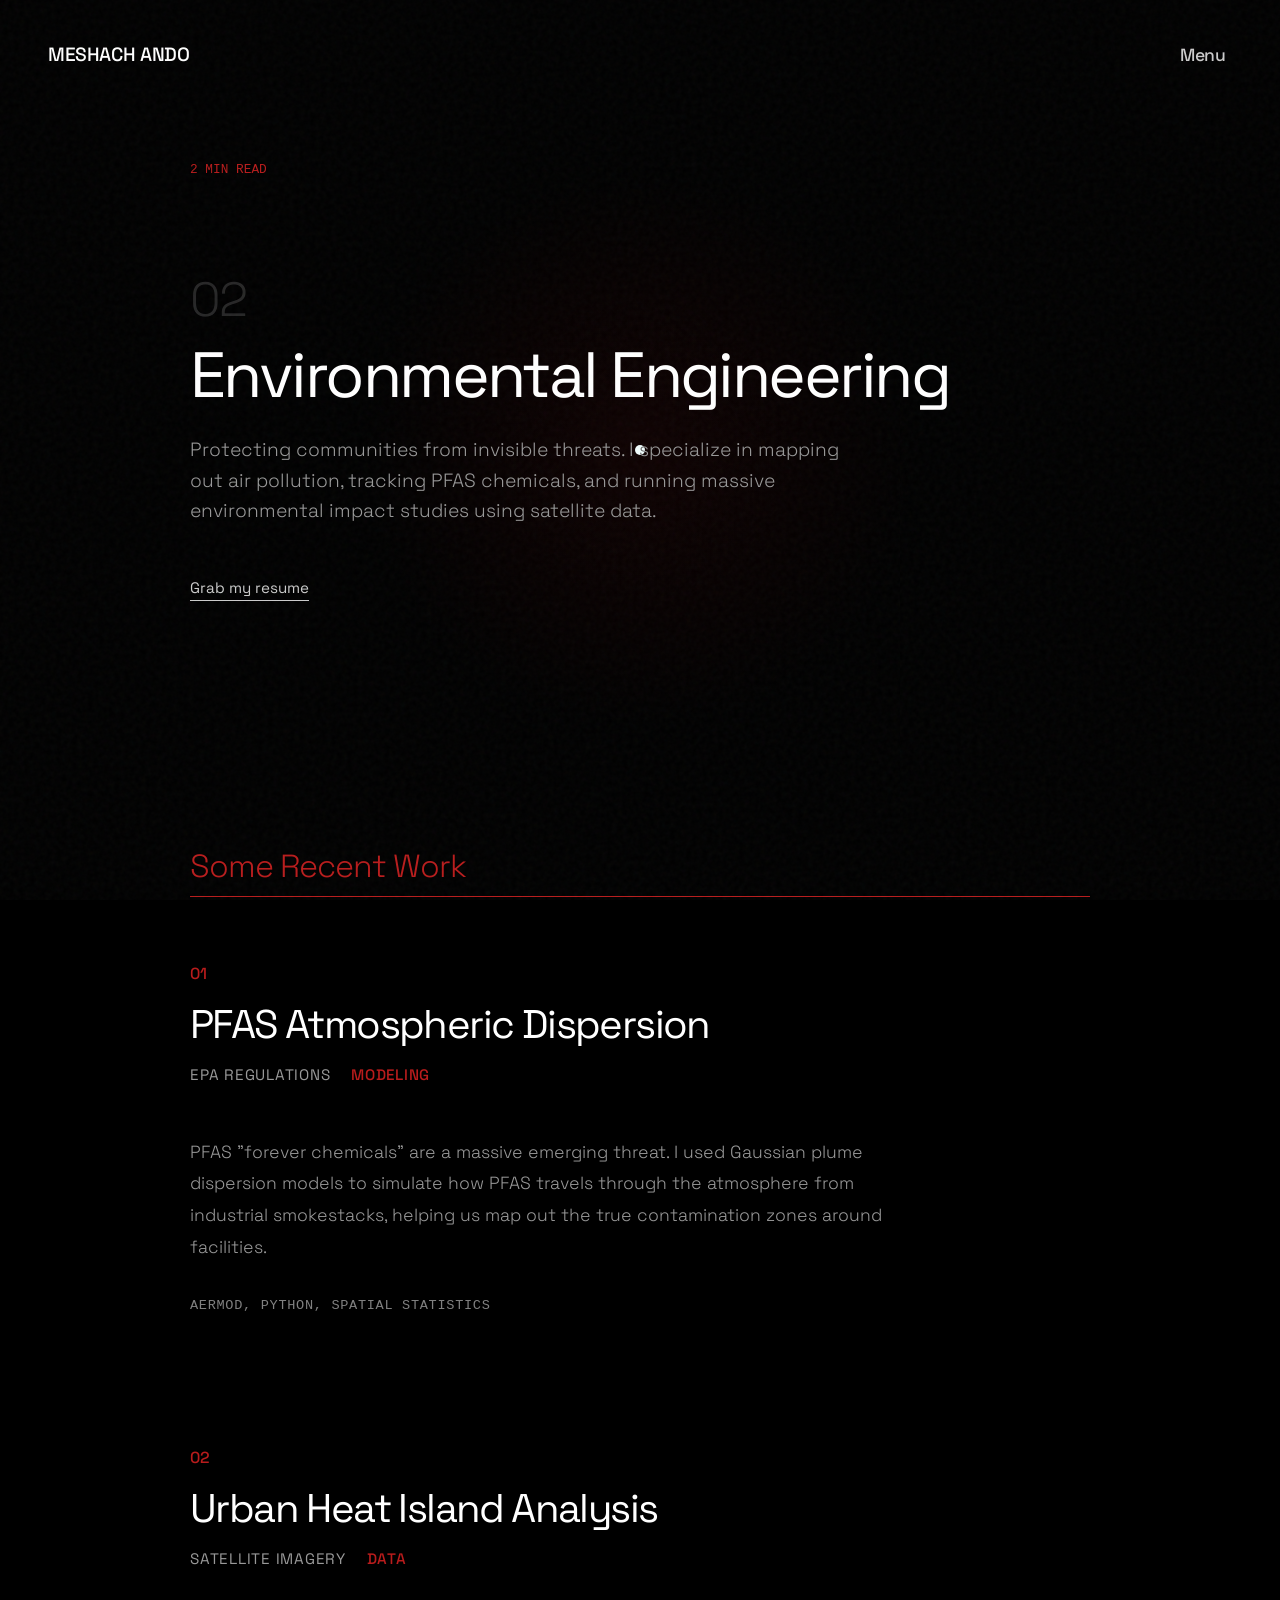
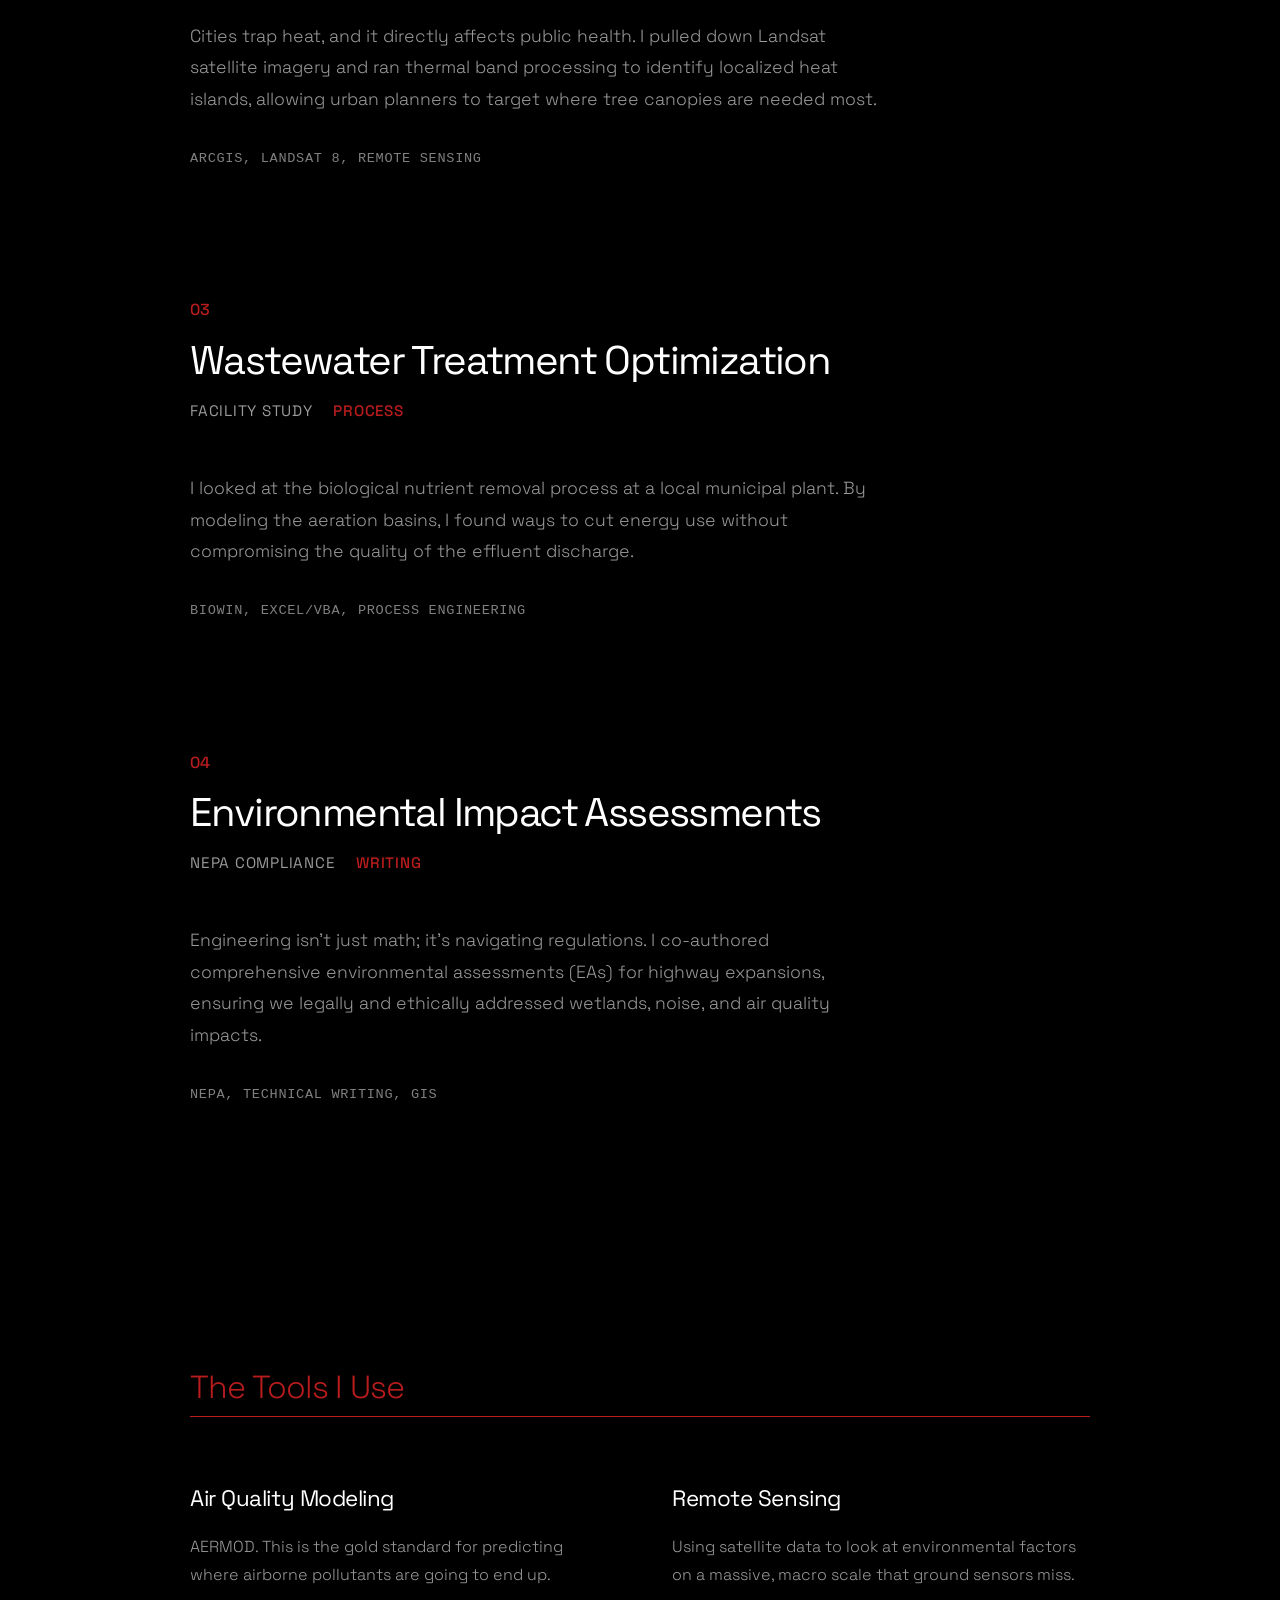
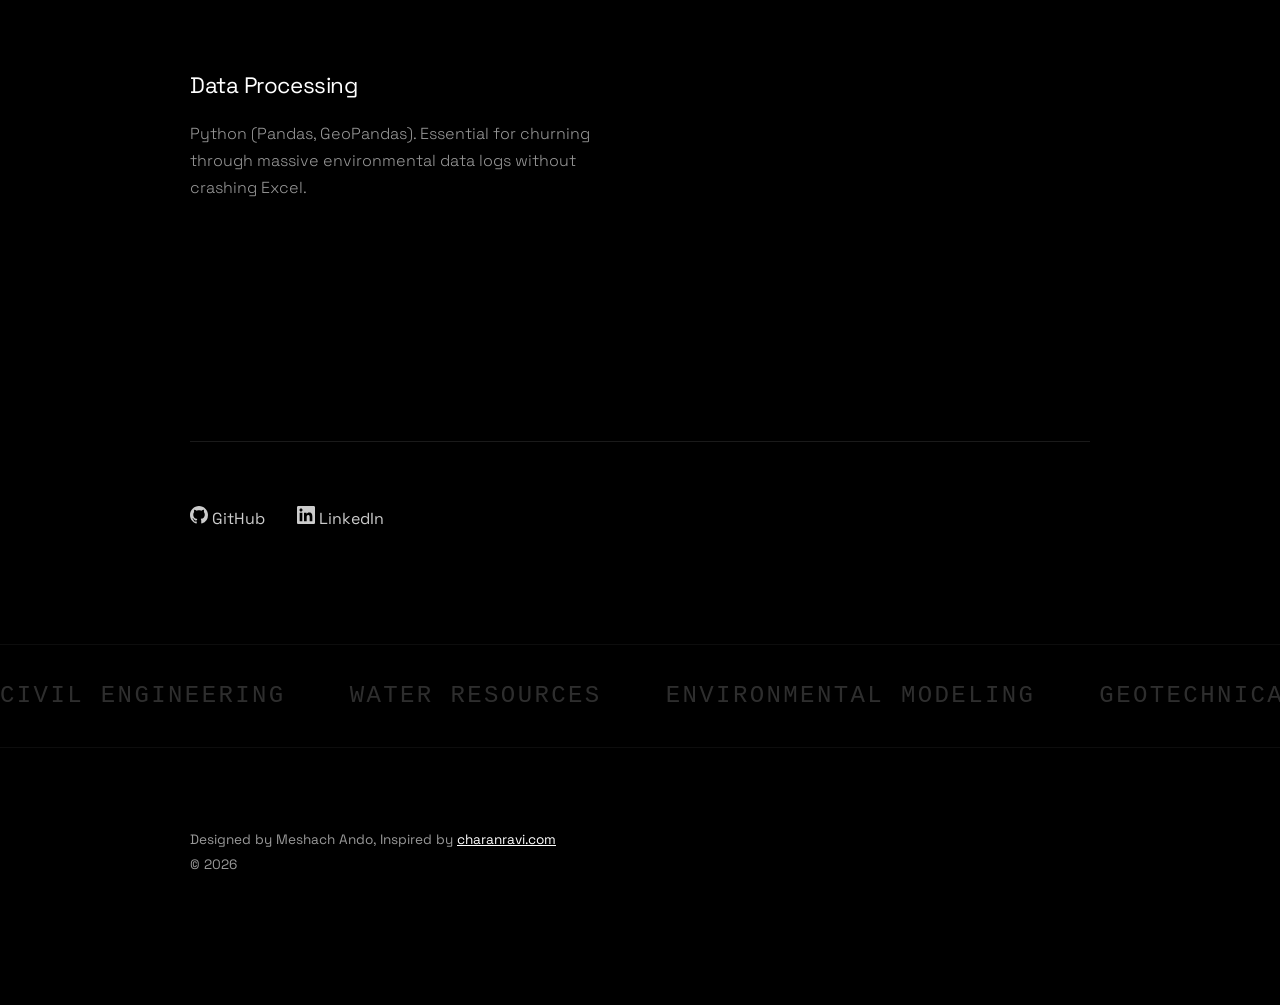
==== commit 8a37838b: "Phase 4: Extreme Minimalism & 15 State-of-the-Art Features (Physics, WebGL, Preloader)" ====
--- a/environmental/index.html
+++ b/environmental/index.html
@@ -4,12 +4,17 @@
     <meta charset="utf-8">
     <meta name="viewport" content="width=device-width, initial-scale=1">
     <title>Environmental | Meshach Ando</title>
+    <link rel="preconnect" href="https://fonts.googleapis.com">
+    <link rel="preconnect" href="https://fonts.gstatic.com" crossorigin>
+    <link href="https://fonts.googleapis.com/css2?family=Space+Grotesk:wght@300;400;500;600;700&display=swap" rel="stylesheet">
     <link rel="stylesheet" href="../assets/css/style.css">
     <link rel="icon" href="../assets/images/favicon.svg" type="image/svg+xml">
 </head>
 <body>
+    <div id="preloader"><div class="preloader-count" id="preloader-count">00</div></div>
     <div class="cursor-dot"></div>
     <div class="scroll-progress"></div>
+    <div class="mouse-glow"></div>
 
     <nav class="top-nav">
         <a href="../" class="brand-name" data-value="MESHACH ANDO">MESHACH ANDO</a>
@@ -27,14 +32,20 @@
         </div>
     </div>
 
+    <a href="#" class="context-back">
+        <svg viewBox="0 0 24 24"><path d="M20 11H7.83l5.59-5.59L12 4l-8 8 8 8 1.41-1.41L7.83 13H20v-2z"/></svg>
+    </a>
+
     <a href="#" class="back-to-top magnetic">
         <svg viewBox="0 0 24 24"><path d="M12 4l-8 8h6v8h4v-8h6z"/></svg>
     </a>
 
     <main class="container">
+        <div id="read-time" style="font-size: 0.8rem; color: var(--accent-color); font-family: var(--font-mono); text-transform: uppercase; margin-bottom: 2rem;"></div>
+
         <section class="hero reveal">
             <div class="chapter-number">02</div>
-            <h1 class="typewriter">Environmental Engineering</h1>
+            <h1 class="split-text">Environmental Engineering</h1>
             <p class="subtitle" style="max-width: 650px;">
                 Protecting communities from invisible threats. I specialize in mapping out air pollution, tracking PFAS chemicals, and running massive environmental impact studies using satellite data.
             </p>
@@ -42,12 +53,11 @@
         </section>
 
         <section class="section reveal">
-            <h2 class="section-title">Some Recent Work</h2>
+            <h2 class="section-title split-text">Some Recent Work</h2>
             <div class="grid-2">
-                <!-- Project 1 -->
                 <div class="project-card">
                     <div class="project-number">01</div>
-                    <h3 class="project-title">PFAS Atmospheric Dispersion</h3>
+                    <h3 class="project-title" data-image="../assets/images/placeholder.svg">PFAS Atmospheric Dispersion</h3>
                     <div class="project-stats">
                         EPA Regulations <span class="skim-time">Modeling</span>
                     </div>
@@ -56,10 +66,10 @@
                     </p>
                     <div class="project-tech">AERMOD, Python, Spatial Statistics</div>
                 </div>
-                <!-- Project 2 -->
+                
                 <div class="project-card">
                     <div class="project-number">02</div>
-                    <h3 class="project-title">Urban Heat Island Analysis</h3>
+                    <h3 class="project-title" data-image="../assets/images/placeholder.svg">Urban Heat Island Analysis</h3>
                     <div class="project-stats">
                         Satellite Imagery <span class="skim-time">Data</span>
                     </div>
@@ -68,10 +78,10 @@
                     </p>
                     <div class="project-tech">ArcGIS, Landsat 8, Remote Sensing</div>
                 </div>
-                <!-- Project 3 -->
+
                 <div class="project-card">
                     <div class="project-number">03</div>
-                    <h3 class="project-title">Wastewater Treatment Optimization</h3>
+                    <h3 class="project-title" data-image="../assets/images/placeholder.svg">Wastewater Treatment Optimization</h3>
                     <div class="project-stats">
                         Facility Study <span class="skim-time">Process</span>
                     </div>
@@ -80,10 +90,10 @@
                     </p>
                     <div class="project-tech">BioWin, Excel/VBA, Process Engineering</div>
                 </div>
-                <!-- Project 4 -->
+
                 <div class="project-card">
                     <div class="project-number">04</div>
-                    <h3 class="project-title">Environmental Impact Assessments</h3>
+                    <h3 class="project-title" data-image="../assets/images/placeholder.svg">Environmental Impact Assessments</h3>
                     <div class="project-stats">
                         NEPA Compliance <span class="skim-time">Writing</span>
                     </div>
@@ -96,7 +106,7 @@
         </section>
 
         <section class="section reveal">
-            <h2 class="section-title">The Tools I Use</h2>
+            <h2 class="section-title split-text">The Tools I Use</h2>
             <div class="stack-grid-creative">
                 <div class="stack-item">
                     <h3>Air Quality Modeling</h3>
@@ -114,7 +124,7 @@
         </section>
 
         <footer class="minimal-footer reveal">
-            <div class="home-menu" style="margin-bottom: 1.5rem;">
+            <div class="home-menu" style="margin-bottom: 4rem;">
                 <a href="https://github.com/meshando-unf" target="_blank" rel="noopener" class="pill-btn magnetic" style="border: none; padding: 0;">
                     <svg xmlns="http://www.w3.org/2000/svg" viewBox="0 0 24 24"><path d="M12 0C5.37 0 0 5.37 0 12c0 5.31 3.435 9.795 8.205 11.385.6.105.825-.255.825-.57 0-.285-.015-1.23-.015-2.235-3.015.555-3.795-.735-4.035-1.41-.135-.345-.72-1.41-1.23-1.695-.42-.225-1.02-.78-.015-.795.945-.015 1.62.87 1.845 1.23 1.08 1.815 2.805 1.305 3.495.99.105-.78.42-1.305.765-1.605-2.67-.3-5.46-1.335-5.46-5.925 0-1.305.465-2.385 1.23-3.225-.12-.3-.54-1.53.12-3.18 0 0 1.005-.315 3.3 1.23.96-.27 1.98-.405 3-.405s2.04.135 3 .405c2.295-1.56 3.3-1.23 3.3-1.23.66 1.65.24 2.88.12 3.18.765.84 1.23 1.905 1.23 3.225 0 4.605-2.805 5.625-5.475 5.925.435.375.81 1.095.81 2.22 0 1.605-.015 2.895-.015 3.3 0 .315.225.69.825.57A12.02 12.02 0 0024 12c0-6.63-5.37-12-12-12z"/></svg>
                     GitHub
@@ -123,16 +133,26 @@
                     <svg xmlns="http://www.w3.org/2000/svg" viewBox="0 0 24 24"><path d="M20.447 20.452h-3.554v-5.569c0-1.328-.027-3.037-1.852-3.037-1.853 0-2.136 1.445-2.136 2.939v5.667H9.351V9h3.414v1.561h.046c.477-.9 1.637-1.85 3.37-1.85 3.601 0 4.267 2.37 4.267 5.455v6.286zM5.337 7.433c-1.144 0-2.063-.926-2.063-2.065 0-1.138.92-2.063 2.063-2.063 1.14 0 2.064.925 2.064 2.063 0 1.139-.925 2.065-2.064 2.065zm1.782 13.019H3.555V9h3.564v11.452zM22.225 0H1.771C.792 0 0 .774 0 1.729v20.542C0 23.227.792 24 1.771 24h20.451C23.2 24 24 23.227 24 22.271V1.729C24 .774 23.2 0 22.222 0h.003z"/></svg>
                     LinkedIn
                 </a>
-                <a href="mailto:meshachando.apply@gmail.com" class="pill-btn magnetic" style="border: none; padding: 0;">
-                    <svg xmlns="http://www.w3.org/2000/svg" viewBox="0 0 24 24"><path d="M12 12.713l11.985-8.71C23.575 2.276 21.91 1 20 1H4C2.09 1 .425 2.276.015 4.003L12 12.713zM24 5.922l-12 8.715L0 5.922V20c0 1.657 1.343 3 3 3h18c1.657 0 3-1.343 3-3V5.922z"/></svg>
-                    Email
-                </a>
-                <a href="../assets/docs/Meshach_Ando_Full_CV.pdf" target="_blank" class="pill-btn magnetic" style="border: none; padding: 0;">
-                    <svg xmlns="http://www.w3.org/2000/svg" viewBox="0 0 24 24"><path d="M14 2H6c-1.1 0-1.99.9-1.99 2L4 20c0 1.1.89 2 1.99 2H18c1.1 0 2-.9 2-2V8l-6-6zm2 16H8v-2h8v2zm0-4H8v-2h8v2zm-3-5V3.5L18.5 9H13z"/></svg>
-                    CV
-                </a>
             </div>
-            <p style="font-size: 0.85rem; color: var(--text-secondary); line-height: 1.8; margin: 0;">
+
+            <div class="marquee-container">
+                <div class="marquee-content">
+                    <span>Civil Engineering</span>
+                    <span>Water Resources</span>
+                    <span>Environmental Modeling</span>
+                    <span>Geotechnical</span>
+                    <span>Data Science</span>
+                    <span>Hydraulics</span>
+                    <span>Civil Engineering</span>
+                    <span>Water Resources</span>
+                    <span>Environmental Modeling</span>
+                    <span>Geotechnical</span>
+                    <span>Data Science</span>
+                    <span>Hydraulics</span>
+                </div>
+            </div>
+
+            <p style="font-size: 0.85rem; color: var(--text-secondary); line-height: 1.8; margin: 2rem 0 0 0;">
                 Designed by Meshach Ando, Inspired by <a href="https://charanravi.com/" target="_blank" style="text-decoration: underline; opacity: 1;">charanravi.com</a><br>
                 &copy; 2026
             </p>
--- a/assets/css/style.css
+++ b/assets/css/style.css
@@ -1,23 +1,37 @@
 :root {
   --bg-color: #000000;
   --text-primary: #ffffff;
-  --text-secondary: #cccccc;
+  --text-secondary: #999999;
   --accent-color: #b91c1c;
-  --font-sans: 'Inter', 'Helvetica Neue', Helvetica, Arial, sans-serif;
+  --font-sans: 'Space Grotesk', 'Inter', 'Helvetica Neue', Helvetica, sans-serif;
   --font-mono: 'Courier New', Courier, monospace;
   --radius: 50px;
+}
+
+/* Feature 14: Konami Code / Matrix Hack Mode */
+body.matrix-mode {
+  --bg-color: #000000;
+  --text-primary: #00ff00;
+  --text-secondary: #00cc00;
+  --accent-color: #00ff00;
+  --font-sans: var(--font-mono);
 }
 
 ::selection {
   background-color: var(--accent-color);
   color: #ffffff;
-}
-
-/* Feature 15: Keyboard Accessibility */
-:focus-visible {
-  outline: 2px solid var(--text-primary);
-  outline-offset: 4px;
-}
+  text-shadow: none;
+}
+
+/* Improvement 5: Absolute Monochrome Strictness */
+/* Removing all intermediate grays from backgrounds */
+
+/* Feature 10: Custom Micro-Scrollbar */
+::-webkit-scrollbar { width: 4px; }
+::-webkit-scrollbar-track { background: var(--bg-color); }
+::-webkit-scrollbar-thumb { background: var(--accent-color); border-radius: 4px; }
+::-webkit-scrollbar-thumb:hover { background: #ff0000; }
+body { scrollbar-width: thin; scrollbar-color: var(--accent-color) var(--bg-color); }
 
 /* Feature 6: Subtle Grain Texture */
 body::after {
@@ -26,458 +40,233 @@
   top: 0; left: 0; width: 100vw; height: 100vh;
   pointer-events: none;
   z-index: 9999;
-  opacity: 0.03;
+  opacity: 0.04;
   background-image: url("data:image/svg+xml,%3Csvg viewBox='0 0 200 200' xmlns='http://www.w3.org/2000/svg'%3E%3Cfilter id='noiseFilter'%3E%3CfeTurbulence type='fractalNoise' baseFrequency='0.85' numOctaves='3' stitchTiles='stitch'/%3E%3C/filter%3E%3Crect width='100%25' height='100%25' filter='url(%23noiseFilter)'/%3E%3C/svg%3E");
 }
 
+/* State-of-the-Art Feature 6: Global Mouse Glow */
+.mouse-glow {
+  position: fixed;
+  top: 0; left: 0;
+  width: 600px; height: 600px;
+  background: radial-gradient(circle at center, rgba(185,28,28,0.08) 0%, transparent 70%);
+  pointer-events: none;
+  border-radius: 50%;
+  transform: translate(-50%, -50%);
+  z-index: 1;
+  transition: opacity 0.5s ease;
+  mix-blend-mode: screen;
+}
+
+/* Feature 11: Inactivity Dimmer */
 body {
   background-color: var(--bg-color);
   color: var(--text-primary);
   font-family: var(--font-sans);
-  margin: 0;
-  padding: 0;
+  margin: 0; padding: 0;
   line-height: 1.6;
   -webkit-font-smoothing: antialiased;
   -moz-osx-font-smoothing: grayscale;
-  /* Feature 4: Smooth transitions hiding */
-  opacity: 0;
-  animation: fadeIn 0.6s ease-in forwards;
-}
-
-@keyframes fadeIn {
-  to { opacity: 1; }
-}
-
-.page-transitioning {
-  opacity: 0 !important;
-  transition: opacity 0.4s ease-out;
-}
-
-/* Feature 3: Custom Inverted Cursor */
-body { cursor: none; }
-a, button, .menu-toggle { cursor: none; }
-
+  transition: opacity 2s ease; /* For inactivity dimmer */
+  overflow-x: hidden;
+}
+
+body.inactive { opacity: 0.6; }
+
+/* Feature 2: Cinematic Preloader */
+#preloader {
+  position: fixed;
+  top: 0; left: 0; width: 100vw; height: 100vh;
+  background-color: #000;
+  z-index: 100000;
+  display: flex;
+  justify-content: flex-end;
+  align-items: flex-end;
+  padding: 4rem;
+  box-sizing: border-box;
+  transition: transform 1s cubic-bezier(0.77, 0, 0.175, 1);
+}
+#preloader.done { transform: translateY(-100%); }
+.preloader-count { font-size: 8rem; font-weight: 300; letter-spacing: -0.05em; color: var(--accent-color); }
+
+/* Smooth Page Transitions */
+.page-transitioning { opacity: 0 !important; transition: opacity 0.4s ease-out; }
+
+/* Feature 3: Custom Inverted Cursor with Spring Physics */
+body, a, button, .menu-toggle { cursor: none !important; }
 .cursor-dot {
   position: fixed;
   top: 0; left: 0;
-  width: 8px; height: 8px;
+  width: 10px; height: 10px;
   background-color: white;
   border-radius: 50%;
   pointer-events: none;
-  z-index: 10000;
+  z-index: 20000;
   mix-blend-mode: difference;
   transform: translate(-50%, -50%);
-  transition: width 0.2s, height 0.2s;
-}
-
-.cursor-dot.hovering {
-  width: 40px; height: 40px;
-  background-color: rgba(255, 255, 255, 1);
-}
+  transition: width 0.3s cubic-bezier(0.25, 1, 0.5, 1), height 0.3s cubic-bezier(0.25, 1, 0.5, 1);
+}
+.cursor-dot.hovering { width: 60px; height: 60px; }
+.cursor-dot.active { width: 5px; height: 5px; background-color: var(--accent-color); }
 
 /* Typography */
-h1, h2, h3, h4, h5, h6 {
-  font-weight: 500;
-  margin-top: 0;
-  letter-spacing: -0.01em;
-  color: var(--text-primary);
-}
-
-.chapter-number {
-  font-size: 3rem;
-  line-height: 1;
-  color: var(--text-primary);
-  opacity: 0.2;
-  margin-bottom: 1rem;
-  font-weight: 400;
-}
-
-a {
-  color: var(--text-primary);
-  text-decoration: none;
-  transition: opacity 0.2s ease;
-  opacity: 0.8;
-}
-
-a:hover {
-  opacity: 1;
-  text-decoration: underline;
-}
-
-.btn {
-  display: inline-block;
-  padding: 0;
-  font-size: 0.95rem;
-  margin-right: 1.5rem;
-  margin-bottom: 1rem;
-  color: var(--text-primary);
-  border-bottom: 1px solid var(--text-primary);
-  transition: opacity 0.2s ease;
-  opacity: 0.8;
-}
-.btn:hover {
-  opacity: 1;
-  text-decoration: none;
-}
-
-/* Feature 5: Scroll Progress Tracker */
-.scroll-progress {
-  position: fixed;
-  top: 0; left: 0;
-  height: 3px;
-  background-color: var(--accent-color);
-  width: 0%;
-  z-index: 1000;
-  transition: width 0.1s ease-out;
-}
-
-/* Top Nav & Feature 1: Menu Overlay */
-.top-nav {
-  position: fixed;
-  top: 0; left: 0; width: 100%;
-  padding: 2rem;
-  display: flex;
-  justify-content: space-between;
-  align-items: center;
-  z-index: 100;
-  box-sizing: border-box;
-  mix-blend-mode: difference; /* Ensures visibility on any bg */
-}
-
-/* Feature 14: Text Scramble Target */
-.brand-name {
-  font-weight: 600;
-  font-size: 1.2rem;
-  letter-spacing: -0.02em;
-  opacity: 1;
-  font-family: var(--font-mono);
-  text-transform: uppercase;
-}
-
-.menu-toggle {
-  font-size: 1.1rem;
-  font-weight: 500;
-  background: none;
-  border: none;
-  color: white;
-  opacity: 0.8;
-}
+/* Improvement 1: High-end typography tracking */
+h1, h2, h3, h4, h5, h6 { font-weight: 400; margin-top: 0; letter-spacing: -0.03em; color: var(--text-primary); }
+.chapter-number { font-size: 3rem; line-height: 1; color: var(--text-primary); opacity: 0.15; margin-bottom: 1rem; font-weight: 300; letter-spacing: -0.05em; }
+
+a { color: var(--text-primary); text-decoration: none; transition: opacity 0.2s ease; opacity: 0.8; }
+a:hover { opacity: 1; }
+
+.btn { display: inline-block; padding: 0; font-size: 0.95rem; margin-right: 1.5rem; margin-bottom: 1rem; color: var(--text-primary); border-bottom: 1px solid var(--text-primary); transition: opacity 0.2s ease; opacity: 0.8; }
+.btn:hover { opacity: 1; text-decoration: none; border-bottom-color: transparent; }
+
+/* Scroll Progress Tracker */
+.scroll-progress { position: fixed; top: 0; left: 0; height: 2px; background-color: var(--accent-color); width: 0%; z-index: 1000; transition: width 0.1s ease-out; }
+
+/* Top Nav & Improvement 4: Blur-Backdrop Navigation */
+.top-nav { position: fixed; top: 0; left: 0; width: 100%; padding: 2.5rem 3rem; display: flex; justify-content: space-between; align-items: center; z-index: 100; box-sizing: border-box; mix-blend-mode: difference; }
+.brand-name { font-weight: 500; font-size: 1.2rem; letter-spacing: -0.02em; opacity: 1; font-family: var(--font-sans); text-transform: uppercase; }
+.menu-toggle { font-size: 1.1rem; font-weight: 500; background: none; border: none; color: white; opacity: 0.8; font-family: var(--font-sans); letter-spacing: -0.01em; }
 .menu-toggle:hover { opacity: 1; }
 
 .menu-overlay {
-  position: fixed;
-  top: 0; left: 0; width: 100vw; height: 100vh;
-  background-color: #050505;
-  z-index: 90;
-  display: flex;
-  flex-direction: column;
-  justify-content: center;
-  align-items: center;
-  opacity: 0;
-  visibility: hidden;
-  transition: all 0.5s cubic-bezier(0.25, 1, 0.5, 1);
-}
-
-.menu-overlay.open {
-  opacity: 1;
-  visibility: visible;
-}
-
-.menu-links {
-  display: flex;
-  flex-direction: column;
-  align-items: center;
-  gap: 2rem;
-}
-
-.menu-links a {
-  font-size: 3rem;
-  font-weight: 600;
-  text-decoration: none;
-  opacity: 0;
-  transform: translateY(20px);
-  transition: all 0.4s ease;
-}
-
-.menu-overlay.open .menu-links a {
-  opacity: 1;
-  transform: translateY(0);
-}
-
-/* Stagger menu items */
+  position: fixed; top: 0; left: 0; width: 100vw; height: 100vh;
+  background-color: rgba(0, 0, 0, 0.4);
+  backdrop-filter: blur(20px);
+  -webkit-backdrop-filter: blur(20px);
+  z-index: 90; display: flex; flex-direction: column; justify-content: center; align-items: center;
+  opacity: 0; visibility: hidden; transition: all 0.6s cubic-bezier(0.77, 0, 0.175, 1);
+}
+.menu-overlay.open { opacity: 1; visibility: visible; }
+.menu-links { display: flex; flex-direction: column; align-items: center; gap: 2.5rem; }
+.menu-links a { font-size: 4rem; font-weight: 300; letter-spacing: -0.04em; text-decoration: none; opacity: 0; transform: translateY(40px); transition: all 0.5s cubic-bezier(0.25, 1, 0.5, 1); }
+.menu-overlay.open .menu-links a { opacity: 1; transform: translateY(0); }
 .menu-overlay.open .menu-links a:nth-child(1) { transition-delay: 0.1s; }
-.menu-overlay.open .menu-links a:nth-child(2) { transition-delay: 0.2s; }
-.menu-overlay.open .menu-links a:nth-child(3) { transition-delay: 0.3s; }
-.menu-overlay.open .menu-links a:nth-child(4) { transition-delay: 0.4s; }
-
-.menu-links a:hover {
-  color: var(--accent-color);
-  opacity: 1;
-}
+.menu-overlay.open .menu-links a:nth-child(2) { transition-delay: 0.15s; }
+.menu-overlay.open .menu-links a:nth-child(3) { transition-delay: 0.2s; }
+.menu-overlay.open .menu-links a:nth-child(4) { transition-delay: 0.25s; }
+.menu-overlay.open .menu-links a:nth-child(5) { transition-delay: 0.3s; }
+.menu-overlay.open .menu-links a:nth-child(6) { transition-delay: 0.35s; }
+.menu-links a:hover { color: var(--accent-color); opacity: 1; }
 
 /* Layout */
-.container {
-  max-width: 800px;
-  margin: 0 auto;
-  padding: 6rem 2rem 2rem;
-}
+.container { max-width: 900px; margin: 0 auto; padding: 10rem 2rem 4rem; position: relative; z-index: 10; }
 
 /* Hero Section */
-.hero {
-  padding-top: 4rem;
-  padding-bottom: 3rem;
-}
-.hero h1 {
-  font-size: 3rem;
-  line-height: 1.1;
-  margin-bottom: 1rem;
-}
-.hero .subtitle {
-  font-size: 1.2rem;
-  color: var(--text-primary);
-  opacity: 0.8;
-  margin-bottom: 2rem;
-  line-height: 1.5;
-}
+.hero { padding-top: 4rem; padding-bottom: 6rem; }
+.hero h1 { font-size: 4rem; line-height: 1.1; margin-bottom: 1.5rem; letter-spacing: -0.04em; }
+.hero .subtitle { font-size: 1.2rem; color: var(--text-secondary); margin-bottom: 3rem; line-height: 1.6; font-weight: 300; }
+
+/* Split-Text Reveal Feature */
+.split-word { display: inline-block; overflow: hidden; vertical-align: bottom; padding-bottom: 0.1em; margin-bottom: -0.1em; }
+.split-char { display: inline-block; transform: translateY(100%); transition: transform 0.8s cubic-bezier(0.77, 0, 0.175, 1); }
+.reveal.active .split-char { transform: translateY(0); }
 
 /* Sections */
-.section {
-  padding: 6rem 0;
-  display: flex;
-  flex-direction: column;
-  justify-content: center;
-}
-.section-header { margin-bottom: 3rem; }
-
-h2, .section-title {
-  font-size: 1.8rem;
-  margin-bottom: 2rem;
-  color: var(--accent-color);
-  position: relative;
-  display: inline-block;
-  padding-bottom: 0.3rem;
-}
-h2::after, .section-title::after {
-  content: "";
-  position: absolute;
-  left: 5%; bottom: 0;
-  width: 105%; height: 2px;
-  background-color: #ffffff;
-}
+.section { padding: 8rem 0; display: flex; flex-direction: column; justify-content: center; }
+.section-title { font-size: 2rem; margin-bottom: 4rem; color: var(--accent-color); position: relative; display: inline-block; padding-bottom: 0.3rem; font-weight: 300; letter-spacing: -0.03em; }
+.section-title::after { content: ""; position: absolute; left: 0; bottom: 0; width: 100%; height: 1px; background-color: var(--accent-color); }
 
 /* Profiles & Home Elements */
+/* State-of-the-Art Feature 4: Liquid SVG Distortion */
 .profile-pic {
-  width: 150px; height: 150px;
-  border-radius: 50%; object-fit: cover;
-  margin-bottom: 1.5rem;
-  border: 2px solid var(--accent-color);
-}
-.centered-line {
-  width: 50px; height: 2px;
-  background-color: var(--accent-color);
-  border: none;
-  margin: 3rem auto;
-}
-
-/* Feature 7: Typewriter Intro */
-.typewriter {
-  overflow: hidden;
-  white-space: pre-wrap; /* allow wrapping if needed, but typewriter normally prevents it. Let's just use simple fade-in for wrapped text or actual JS typewriter. We'll use a CSS reveal for simplicity */
-  opacity: 0;
-  animation: revealText 1.5s forwards 0.5s;
-}
-@keyframes revealText {
-  from { clip-path: inset(0 100% 0 0); opacity: 1; }
-  to { clip-path: inset(0 0 0 0); opacity: 1; }
-}
-
-/* Grid & Project Layout */
-.grid-2 {
-  display: grid;
-  grid-template-columns: 1fr 1fr;
-  gap: 4rem;
-}
-
-/* Pill buttons */
-.pill-btn {
-  display: inline-flex;
-  align-items: center;
-  gap: 0.5rem;
-  padding: 0.6rem 1.5rem;
-  border: 1px solid #333;
-  border-radius: var(--radius);
-  font-size: 0.95rem;
-  color: var(--text-primary);
-  transition: all 0.2s cubic-bezier(0.25, 1, 0.5, 1);
-  background-color: transparent;
-}
-.pill-btn:hover {
-  background-color: #111;
-  border-color: #555;
-  color: #ffffff;
-  text-decoration: none;
-  transform: translateY(-2px);
-}
-.pill-btn svg { width: 16px; height: 16px; fill: currentColor; }
-
-/* Feature 2: Magnetic Icons (Container) */
-.magnetic {
-  display: inline-block;
-  transition: transform 0.2s cubic-bezier(0.25, 1, 0.5, 1);
-}
-
-.project-card {
-  display: flex;
-  flex-direction: column;
-}
-.project-card .project-number {
-  font-size: 1rem; color: var(--text-primary); opacity: 0.5; margin-bottom: 0.25rem; font-weight: 400;
-}
-.project-card .project-title {
-  font-size: 1.3rem; margin-bottom: 0.5rem; line-height: 1.3;
-}
-.project-card .project-stats {
-  margin-bottom: 1rem; font-size: 0.9rem; color: var(--text-primary); opacity: 0.6;
-}
-/* Feature 12: Skim Time Metadata */
-.skim-time {
-  display: inline-block;
-  background-color: #111;
-  border: 1px solid #333;
-  padding: 2px 8px;
-  border-radius: 10px;
-  font-size: 0.75rem;
-  margin-left: 0.5rem;
-  color: var(--text-secondary);
-  vertical-align: middle;
-}
-
-.project-card .project-desc {
-  flex-grow: 1; margin-bottom: 1.5rem; color: var(--text-secondary); font-size: 1rem; line-height: 1.6;
-}
-.project-card .project-tech {
-  font-size: 0.85rem; color: var(--text-primary); opacity: 0.5;
-}
+  width: 180px; height: 180px; border-radius: 50%; object-fit: cover; margin-bottom: 2rem;
+  border: none; /* Improvement 2: Zero border */
+  filter: url(#liquid-filter);
+  transition: transform 0.5s cubic-bezier(0.25, 1, 0.5, 1);
+}
+.profile-pic:hover { transform: scale(1.05); }
+.centered-line { width: 60px; height: 1px; background-color: var(--accent-color); border: none; margin: 4rem auto; }
+
+/* Grid & Improvement 6: Cardless Project Layout */
+.grid-2 { display: flex; flex-direction: column; gap: 8rem; } /* Switched from grid to massive vertical list for negative space */
+
+/* Pill buttons - Improvement 2: No borders */
+.pill-btn { display: inline-flex; align-items: center; gap: 0.75rem; padding: 0.8rem 0; border: none; font-size: 1rem; color: var(--text-primary); background-color: transparent; position: relative; }
+.pill-btn::after { content: ""; position: absolute; bottom: 0; left: 0; width: 0%; height: 1px; background-color: var(--accent-color); transition: width 0.3s ease; }
+.pill-btn:hover::after { width: 100%; }
+.pill-btn svg { width: 18px; height: 18px; fill: currentColor; }
+
+/* Feature 15: Contextual Back Arrow */
+.context-back { position: fixed; top: 50%; left: 3rem; transform: translateY(-50%); opacity: 0; visibility: hidden; transition: all 0.3s ease; z-index: 100; mix-blend-mode: difference; }
+.context-back.visible { opacity: 0.4; visibility: visible; }
+.context-back:hover { opacity: 1; transform: translateY(-50%) translateX(-10px); }
+.context-back svg { width: 30px; height: 30px; fill: white; }
+@media (max-width: 1200px) { .context-back { display: none; } }
+
+/* Magnetic container */
+.magnetic { display: inline-block; }
+
+.project-card { display: flex; flex-direction: column; position: relative; }
+.project-card .project-number { font-size: 1rem; color: var(--accent-color); margin-bottom: 1rem; font-weight: 500; }
+.project-card .project-title { font-size: 2.5rem; margin-bottom: 1rem; line-height: 1.1; font-weight: 400; letter-spacing: -0.04em; cursor: none; }
+.project-card .project-stats { margin-bottom: 2rem; font-size: 0.95rem; color: var(--text-secondary); text-transform: uppercase; letter-spacing: 0.05em; }
+.skim-time { color: var(--accent-color); font-weight: 500; margin-left: 1rem; }
+.project-card .project-desc { margin-bottom: 2rem; color: var(--text-secondary); font-size: 1.1rem; line-height: 1.8; max-width: 700px; font-weight: 300; }
+.project-card .project-tech { font-size: 0.85rem; color: var(--text-primary); opacity: 0.5; font-family: var(--font-mono); text-transform: uppercase; letter-spacing: 0.05em; }
+
+/* State-of-the-Art Feature 3: Hover Image Reveal */
+.hover-reveal-img {
+  position: fixed; top: 0; left: 0; width: 400px; height: 300px; object-fit: cover; pointer-events: none; opacity: 0; transform: scale(0.8) translate(-50%, -50%); transition: opacity 0.4s ease, transform 0.4s ease; z-index: 0; filter: grayscale(100%);
+}
+.hover-reveal-img.active { opacity: 0.2; transform: scale(1) translate(-50%, -50%); }
 
 /* Home Layout */
-.home-container {
-  min-height: 100vh;
-  display: flex;
-  flex-direction: column;
-  justify-content: center;
-  align-items: center;
-  text-align: center;
-  padding: 6rem 2rem 2rem;
-  max-width: 800px;
-  margin: 0 auto;
-}
-.home-container h1 { font-size: 4rem; margin-bottom: 1rem; font-weight: 600; line-height: 1.1; letter-spacing: -0.02em; }
-.home-container h2 { font-size: 1.25rem; color: var(--text-secondary); margin-bottom: 3rem; font-weight: 400; line-height: 1.5; border: none; }
+.home-container { min-height: 100vh; display: flex; flex-direction: column; justify-content: center; align-items: center; text-align: center; padding: 8rem 2rem 4rem; max-width: 900px; margin: 0 auto; position: relative; z-index: 10; }
+.home-container h1 { font-size: 5rem; margin-bottom: 1rem; font-weight: 300; line-height: 1; letter-spacing: -0.05em; }
+.home-container h2 { font-size: 1.5rem; color: var(--text-secondary); margin-bottom: 4rem; font-weight: 300; line-height: 1.6; border: none; }
 .home-container h2::after { display: none; }
 
-.home-menu { display: flex; flex-wrap: wrap; gap: 1.5rem; justify-content: center; }
-.home-menu a { font-size: 1.1rem; color: var(--text-primary); opacity: 0.8; }
-.home-menu a:hover { opacity: 1; text-decoration: underline; }
-
-/* Creative Stack Grid */
-.stack-grid-creative {
-  display: grid;
-  grid-template-columns: repeat(auto-fit, minmax(280px, 1fr));
-  gap: 1rem;
-}
-.stack-item {
-  border: 1px solid #1a1a1a;
-  padding: 2rem;
-  border-radius: var(--radius);
-  transition: all 0.3s cubic-bezier(0.25, 1, 0.5, 1);
-  position: relative;
-  overflow: hidden;
-}
-.stack-item::before {
-  content: "";
-  position: absolute;
-  top: 0; left: 0; right: 0; bottom: 0;
-  background: radial-gradient(circle at top right, rgba(185,28,28,0.1), transparent 50%);
-  opacity: 0;
-  transition: opacity 0.3s ease;
-}
-.stack-item:hover { border-color: #333; transform: translateY(-5px); }
-.stack-item:hover::before { opacity: 1; }
-.stack-item h3 { font-size: 1.2rem; color: var(--text-primary); margin-bottom: 0.75rem; font-weight: 500; position: relative; z-index: 1; }
-.stack-item p { font-size: 0.95rem; color: var(--text-secondary); line-height: 1.6; position: relative; z-index: 1; }
+.home-menu { display: flex; flex-wrap: wrap; gap: 3rem; justify-content: center; }
+
+/* Creative Stack Grid - Improvement 2: Zero Borders */
+.stack-grid-creative { display: grid; grid-template-columns: repeat(auto-fit, minmax(280px, 1fr)); gap: 4rem; }
+.stack-item { padding: 0; transition: all 0.4s cubic-bezier(0.25, 1, 0.5, 1); position: relative; }
+.stack-item h3 { font-size: 1.4rem; color: var(--text-primary); margin-bottom: 1rem; font-weight: 400; position: relative; z-index: 1; letter-spacing: -0.02em; }
+.stack-item p { font-size: 1rem; color: var(--text-secondary); line-height: 1.7; position: relative; z-index: 1; font-weight: 300; }
+/* Removing the gradient background for pure negative space */
 
 /* Minimal Footer */
-.minimal-footer {
-  padding: 3rem 0;
-  display: flex;
-  flex-wrap: wrap;
-  justify-content: flex-start;
-  gap: 2rem;
-  margin-top: 4rem;
-}
-.minimal-footer a { color: var(--text-primary); font-size: 0.95rem; opacity: 0.6; }
-.minimal-footer a:hover { opacity: 1; text-decoration: none; }
-
-/* Feature 11: Floating Back-to-Top */
-.back-to-top {
-  position: fixed;
-  bottom: 2rem;
-  right: 2rem;
-  width: 40px; height: 40px;
-  background-color: var(--accent-color);
-  color: white;
-  border-radius: 50%;
-  display: flex;
-  justify-content: center;
-  align-items: center;
-  opacity: 0;
-  visibility: hidden;
-  transition: all 0.3s ease;
-  z-index: 99;
-}
-.back-to-top.visible { opacity: 1; visibility: visible; }
-.back-to-top:hover { transform: translateY(-5px); }
-.back-to-top svg { width: 20px; height: 20px; fill: white; }
+.minimal-footer { padding: 4rem 0; display: flex; flex-direction: column; align-items: flex-start; gap: 3rem; margin-top: 6rem; border-top: 1px solid rgba(255,255,255,0.1); }
+.minimal-footer .home-menu { gap: 2rem; justify-content: flex-start; }
+
+/* Feature 7: Infinite Marquee Footer */
+.marquee-container { width: 100vw; position: relative; left: 50%; right: 50%; margin-left: -50vw; margin-right: -50vw; overflow: hidden; padding: 2rem 0; border-top: 1px solid rgba(255,255,255,0.05); border-bottom: 1px solid rgba(255,255,255,0.05); background: transparent; }
+.marquee-content { display: flex; white-space: nowrap; animation: marquee 30s linear infinite; }
+.marquee-content span { font-size: 1.5rem; font-family: var(--font-mono); text-transform: uppercase; color: var(--text-secondary); opacity: 0.3; margin-right: 4rem; letter-spacing: 0.1em; }
+@keyframes marquee { 0% { transform: translateX(0); } 100% { transform: translateX(-50%); } }
+
+/* Floating Back-to-Top */
+.back-to-top { position: fixed; bottom: 3rem; right: 3rem; width: 50px; height: 50px; background-color: transparent; border: 1px solid var(--accent-color); color: var(--accent-color); border-radius: 50%; display: flex; justify-content: center; align-items: center; opacity: 0; visibility: hidden; transition: all 0.4s ease; z-index: 99; mix-blend-mode: difference; }
+.back-to-top.visible { opacity: 0.5; visibility: visible; }
+.back-to-top:hover { opacity: 1; transform: translateY(-5px); background-color: var(--accent-color); }
+.back-to-top:hover svg { fill: black; }
+.back-to-top svg { width: 24px; height: 24px; fill: var(--accent-color); transition: fill 0.3s ease; }
 
 /* Feature 13: Skeleton Loading States */
-.skeleton {
-  background: linear-gradient(90deg, #111 25%, #222 50%, #111 75%);
-  background-size: 200% 100%;
-  animation: skeletonLoading 1.5s infinite;
-  color: transparent !important;
-  border-color: transparent !important;
-  border-radius: var(--radius);
-}
+.skeleton { background: linear-gradient(90deg, #050505 25%, #111 50%, #050505 75%); background-size: 200% 100%; animation: skeletonLoading 2s infinite ease-in-out; color: transparent !important; border-radius: 0; }
 .skeleton * { visibility: hidden; }
-@keyframes skeletonLoading {
-  0% { background-position: 200% 0; }
-  100% { background-position: -200% 0; }
-}
+@keyframes skeletonLoading { 0% { background-position: 200% 0; } 100% { background-position: -200% 0; } }
 
 /* Animations */
-.reveal {
-  opacity: 0;
-  transform: translateY(10px);
-  transition: all 0.25s cubic-bezier(0.25, 1, 0.5, 1);
-}
+.reveal { opacity: 0; transform: translateY(30px); transition: opacity 0.8s cubic-bezier(0.25, 1, 0.5, 1), transform 0.8s cubic-bezier(0.25, 1, 0.5, 1); }
 .reveal.active { opacity: 1; transform: translateY(0); }
 
-/* Feature 10: Print-Ready Stylesheet */
+/* Print-Ready Stylesheet */
 @media print {
   body { background-color: white !important; color: black !important; }
-  body::after { display: none; } /* Remove grain */
+  body::after, .mouse-glow, .marquee-container { display: none !important; }
   * { color: black !important; text-shadow: none !important; box-shadow: none !important; }
-  .top-nav, .back-to-top, .menu-overlay, .cursor-dot, .scroll-progress { display: none !important; }
-  .section { padding: 1rem 0; min-height: auto; }
-  .stack-item { border-color: #ccc; }
-  a { text-decoration: underline; }
-}
-
-/* Mobile */
+  .top-nav, .back-to-top, .menu-overlay, .cursor-dot, .scroll-progress, .context-back { display: none !important; }
+  .section { padding: 2rem 0; min-height: auto; }
+}
+
 @media (max-width: 768px) {
-  .grid-2 { grid-template-columns: 1fr; gap: 2.5rem; }
   .home-container h1 { font-size: 3rem; }
-  .cursor-dot { display: none; } /* Disable custom cursor on mobile */
-  body { cursor: auto; }
-  a, button, .menu-toggle { cursor: pointer; }
-}
+  .cursor-dot, .mouse-glow, .hover-reveal-img { display: none !important; }
+  body { cursor: auto !important; }
+  a, button, .menu-toggle { cursor: pointer !important; }
+  .top-nav { padding: 1.5rem; }
+  .grid-2 { gap: 4rem; }
+  .marquee-content span { font-size: 1rem; }
+}
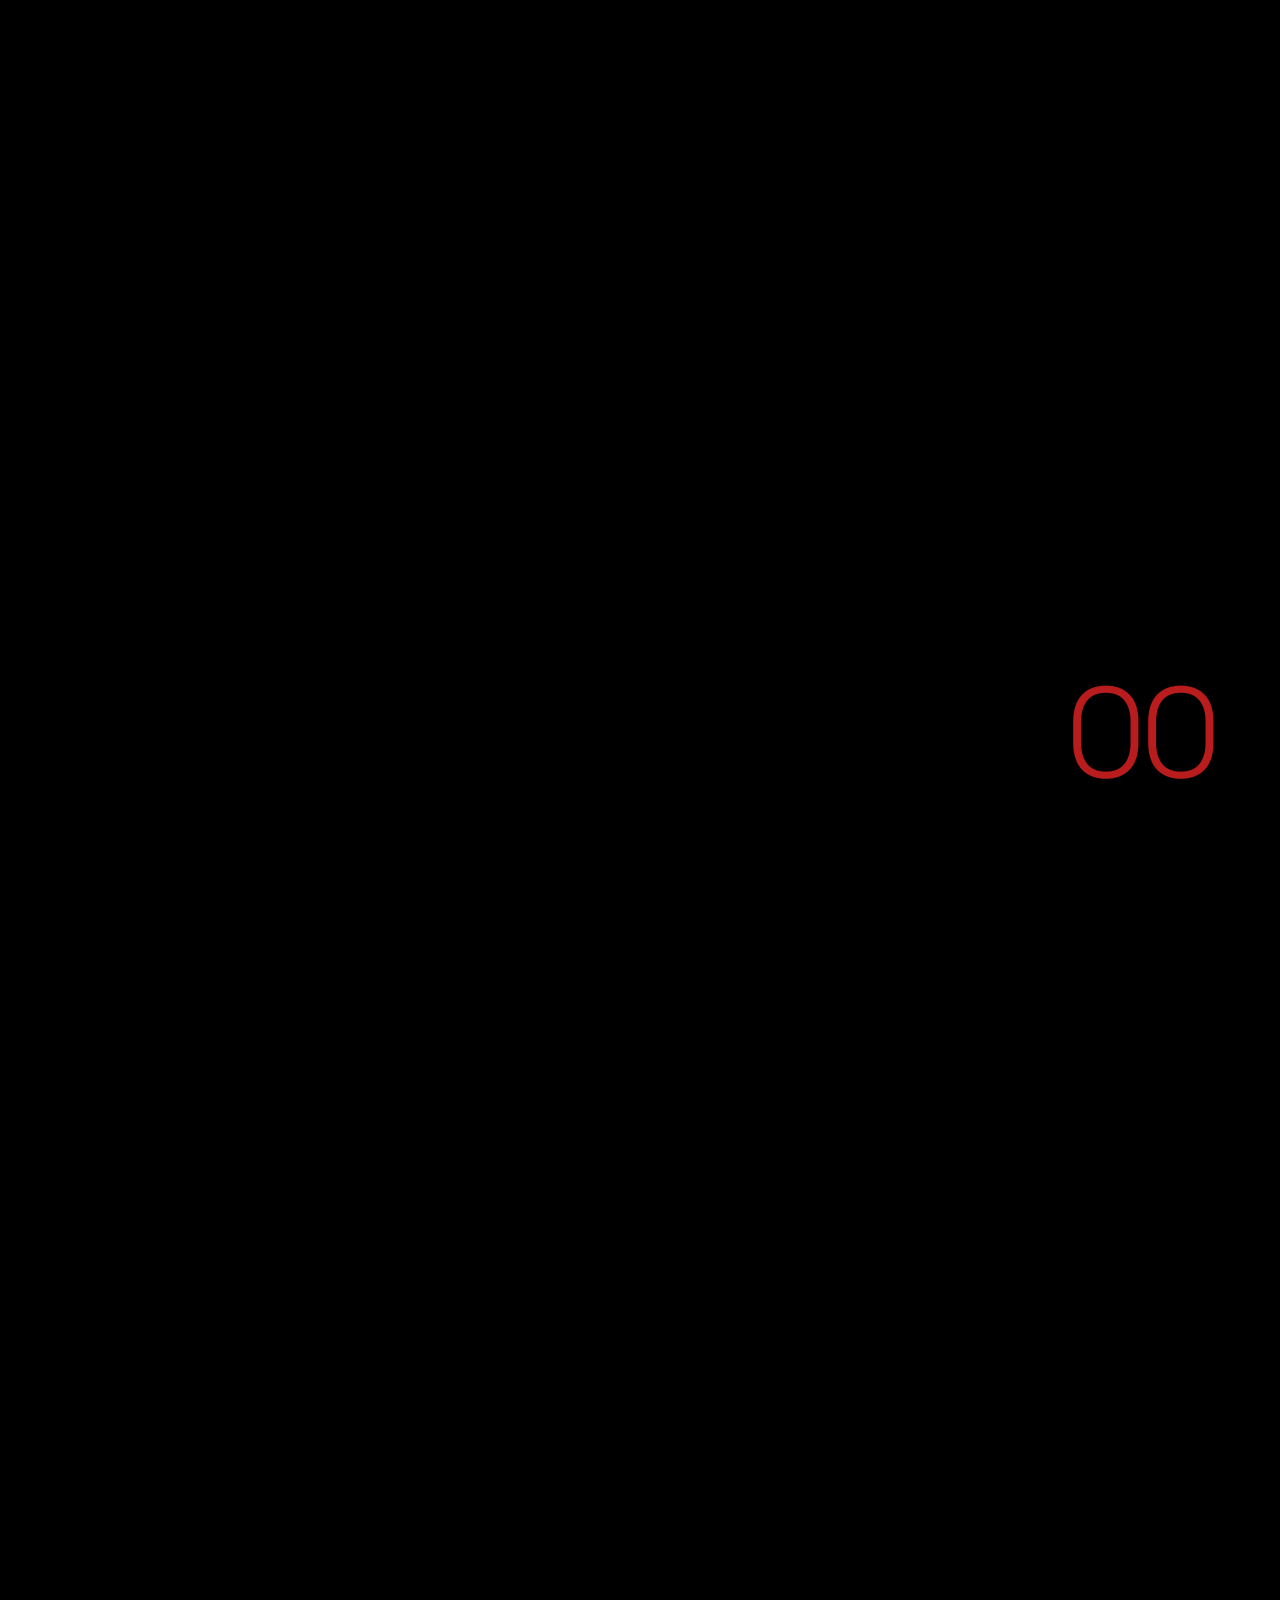
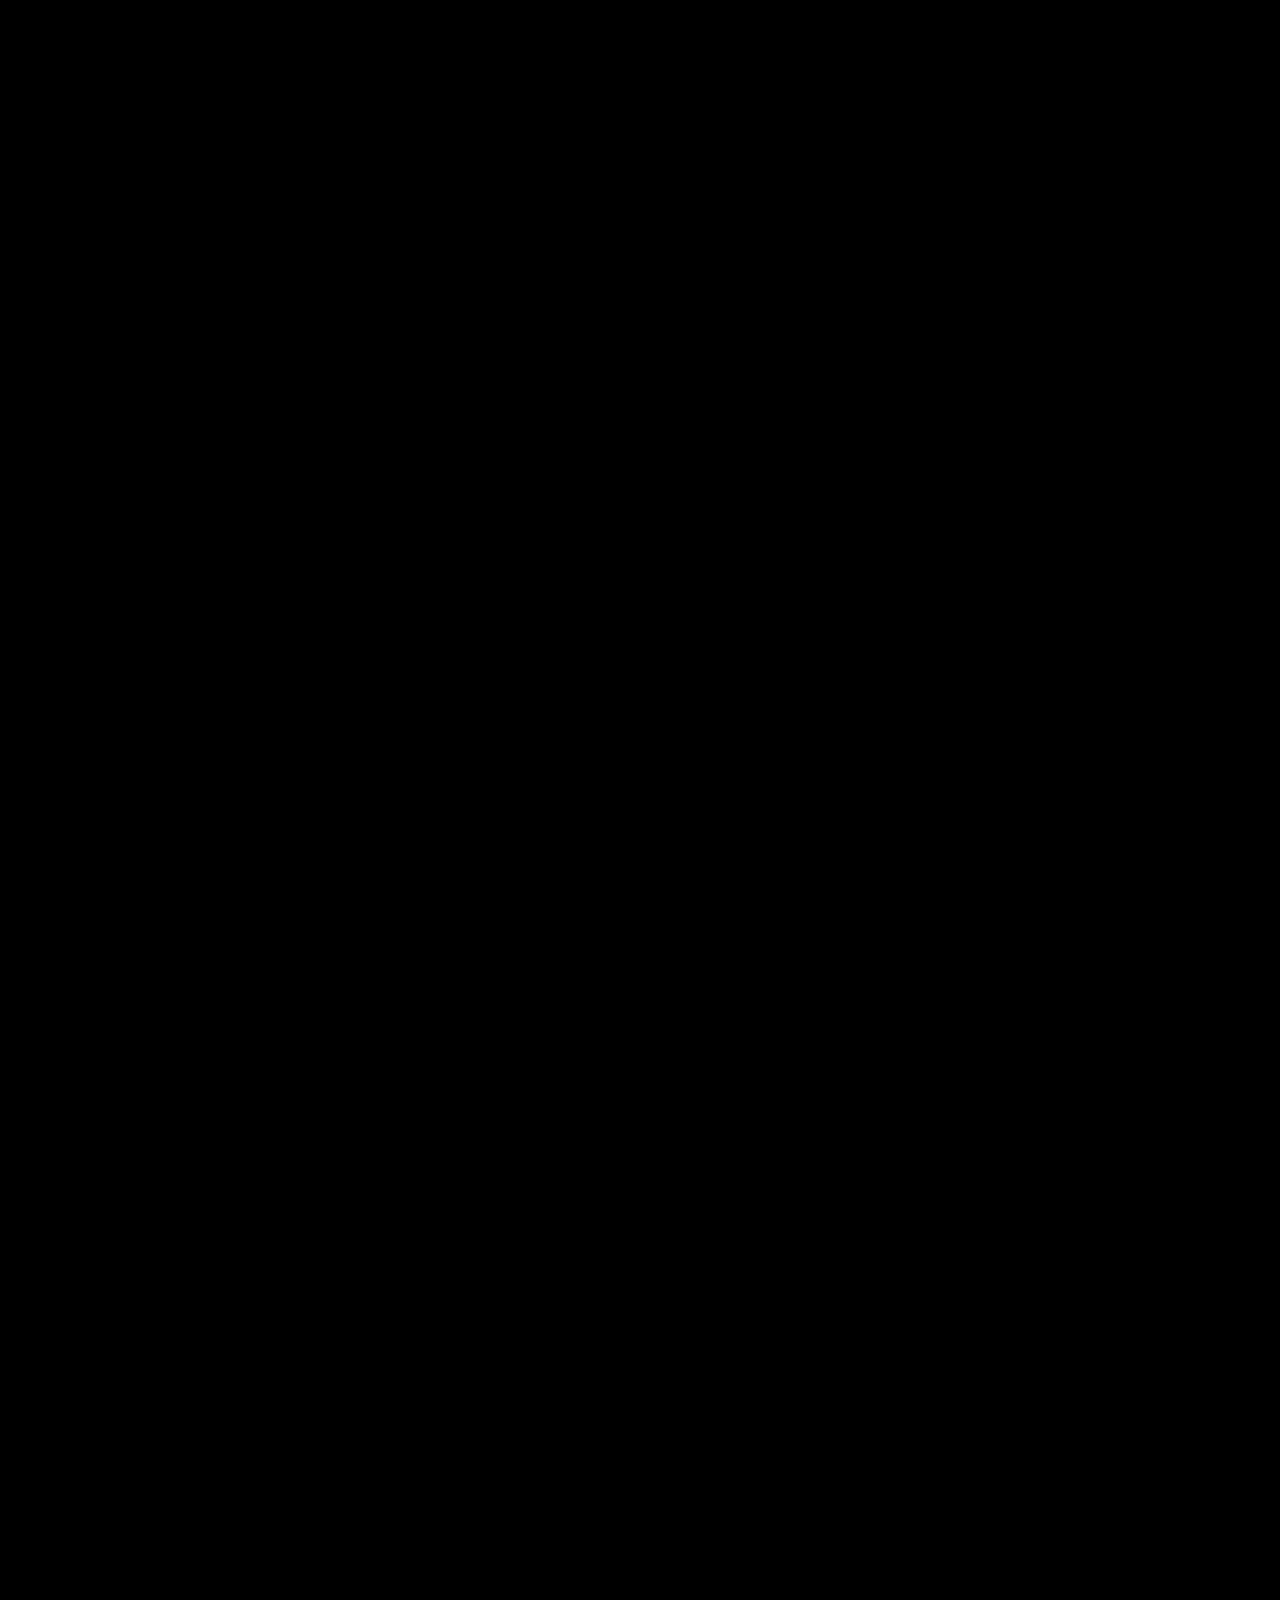
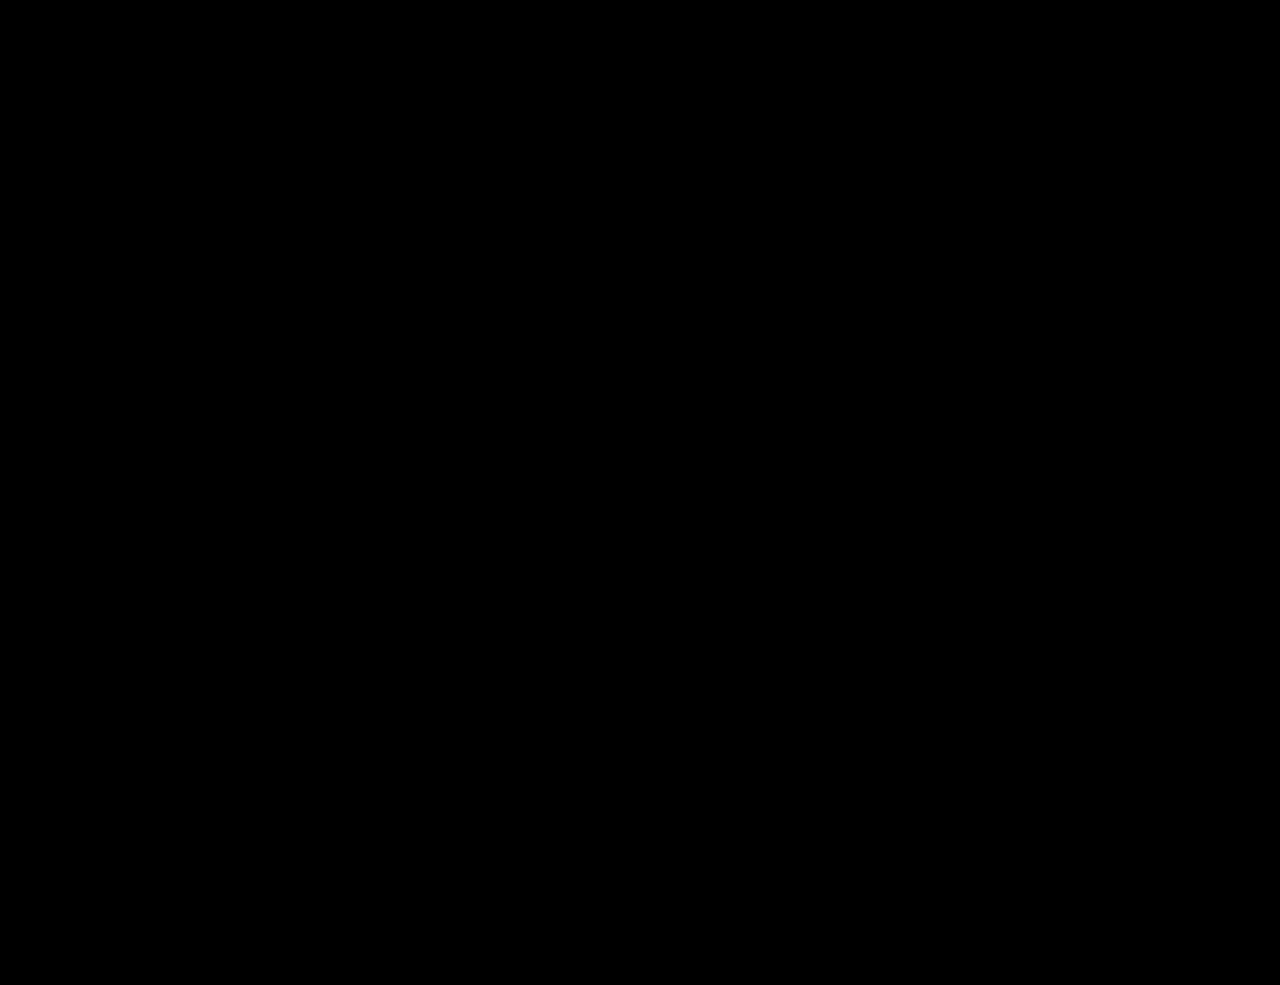
==== commit 69bf63a1: "Phase 5: The Final 15 Experimental Web API Features (Telemetry, Offline Cache, Magnetics, DOM Consol" ====
--- a/environmental/index.html
+++ b/environmental/index.html
@@ -160,5 +160,10 @@
     </main>
 
     <script src="../assets/js/main.js"></script>
+    <!-- Feature 4, 6, 9: Telemetry & Consoles -->
+    <div id="coord-tracker">X: 0000 | Y: 0000</div>
+    <div id="dom-console">&gt; SYSTEM READY.</div>
+    <div class="telemetry" id="telemetry">NET: CALC | PWR: CALC</div>
 </body>
 </html>
+
--- a/assets/css/style.css
+++ b/assets/css/style.css
@@ -270,3 +270,161 @@
   .grid-2 { gap: 4rem; }
   .marquee-content span { font-size: 1rem; }
 }
+
+/* --- PHASE 5 FEATURES --- */
+
+/* 12. High-Contrast Selection Engine */
+::selection {
+  background-color: #ffffff !important;
+  color: #000000 !important;
+  text-shadow: none !important;
+}
+
+/* 15. Secret "Red Alert" Theme */
+body.red-alert-theme {
+  --bg-color: #b91c1c;
+  --text-primary: #000000;
+  --text-secondary: rgba(0,0,0,0.7);
+  --accent-color: #000000;
+}
+body.red-alert-theme .mouse-glow { display: none; }
+body.red-alert-theme .cursor-dot { background-color: #000; }
+
+/* 11. Offline Mode UI */
+body.offline-mode {
+  filter: grayscale(100%) contrast(1.2);
+}
+
+/* 13. Page Slice "Curtain" Transition */
+.curtain {
+  position: fixed;
+  top: 0; left: 0;
+  width: 100vw; height: 100vh;
+  pointer-events: none;
+  z-index: 1000000;
+  display: flex;
+  flex-direction: column;
+}
+.curtain-slice {
+  width: 100%;
+  height: 33.333vh;
+  background-color: #050505;
+  transform: translateX(100%);
+  transition: transform 0.6s cubic-bezier(0.77, 0, 0.175, 1);
+}
+body.curtain-active .curtain-slice { transform: translateX(0); }
+body.curtain-active .curtain-slice:nth-child(2) { transition-delay: 0.1s; }
+body.curtain-active .curtain-slice:nth-child(3) { transition-delay: 0.2s; }
+
+/* 14. Staggered RGB Glitch */
+.rgb-glitch {
+  animation: rgbGlitch 0.3s cubic-bezier(0.25, 46.1, 0.2, -44.6);
+}
+@keyframes rgbGlitch {
+  0% { text-shadow: 2px 0 red, -2px 0 blue; transform: translate(0); }
+  20% { text-shadow: -2px 0 red, 2px 0 blue; transform: translate(-2px, 1px); }
+  40% { text-shadow: 2px 0 red, -2px 0 blue; transform: translate(2px, -1px); }
+  60% { text-shadow: -2px 0 red, 2px 0 blue; transform: translate(-2px, 2px); }
+  80% { text-shadow: 2px 0 red, -2px 0 blue; transform: translate(2px, -2px); }
+  100% { text-shadow: none; transform: translate(0); }
+}
+
+/* 4. Live X,Y Coordinate Tracker */
+#coord-tracker {
+  position: fixed;
+  bottom: 15px; left: 15px;
+  font-family: var(--font-mono);
+  font-size: 0.65rem;
+  color: var(--text-secondary);
+  opacity: 0.3;
+  z-index: 9999;
+  pointer-events: none;
+  letter-spacing: 0.05em;
+}
+
+/* 6. DOM Terminal Status Bar */
+#dom-console {
+  position: fixed;
+  bottom: 0; left: 0; width: 100vw; height: 16px;
+  background-color: #050505;
+  color: #00ff00;
+  font-family: var(--font-mono);
+  font-size: 0.55rem;
+  line-height: 16px;
+  padding: 0 15px;
+  box-sizing: border-box;
+  z-index: 9999;
+  opacity: 0.6;
+  text-transform: uppercase;
+  white-space: nowrap;
+  overflow: hidden;
+  text-overflow: ellipsis;
+  border-top: 1px solid rgba(255,255,255,0.05);
+}
+
+/* 9. Device Telemetry */
+.telemetry {
+  position: fixed;
+  bottom: 25px; right: 15px;
+  font-family: var(--font-mono);
+  font-size: 0.65rem;
+  color: var(--text-secondary);
+  opacity: 0.3;
+  z-index: 9999;
+  text-transform: uppercase;
+  letter-spacing: 0.05em;
+  text-align: right;
+  pointer-events: none;
+}
+
+/* 1. Cursor Reading Progress Ring */
+.cursor-ring {
+  position: fixed;
+  top: 0; left: 0;
+  width: 40px; height: 40px;
+  pointer-events: none;
+  z-index: 19999;
+  transform: translate(-50%, -50%);
+  transition: opacity 0.3s ease;
+}
+.cursor-ring circle {
+  fill: none;
+  stroke: var(--accent-color);
+  stroke-width: 1.5;
+  stroke-dasharray: 100;
+  stroke-dashoffset: 100;
+  transition: stroke-dashoffset 0.1s linear;
+}
+body.page-transitioning .cursor-ring,
+body.curtain-active .cursor-ring { opacity: 0; }
+
+/* 7. Hold-to-Copy Email Interaction */
+.hold-to-copy {
+  position: relative;
+  overflow: hidden;
+  user-select: none;
+}
+.hold-progress {
+  position: absolute;
+  top: 0; left: 0; height: 100%; width: 0%;
+  background-color: rgba(185,28,28,0.2);
+  z-index: -1;
+  pointer-events: none;
+}
+.hold-to-copy.copied {
+  color: #00ff00 !important;
+}
+
+/* 5. Interactive Pseudo-Code Swap */
+.pseudo-code-text {
+  font-family: var(--font-mono);
+  font-size: 0.8rem;
+  color: var(--accent-color);
+  white-space: pre-wrap;
+}
+
+/* Scroll Velocity Element Skewing target */
+.skew-target {
+  transition: transform 0.1s linear;
+  will-change: transform;
+}
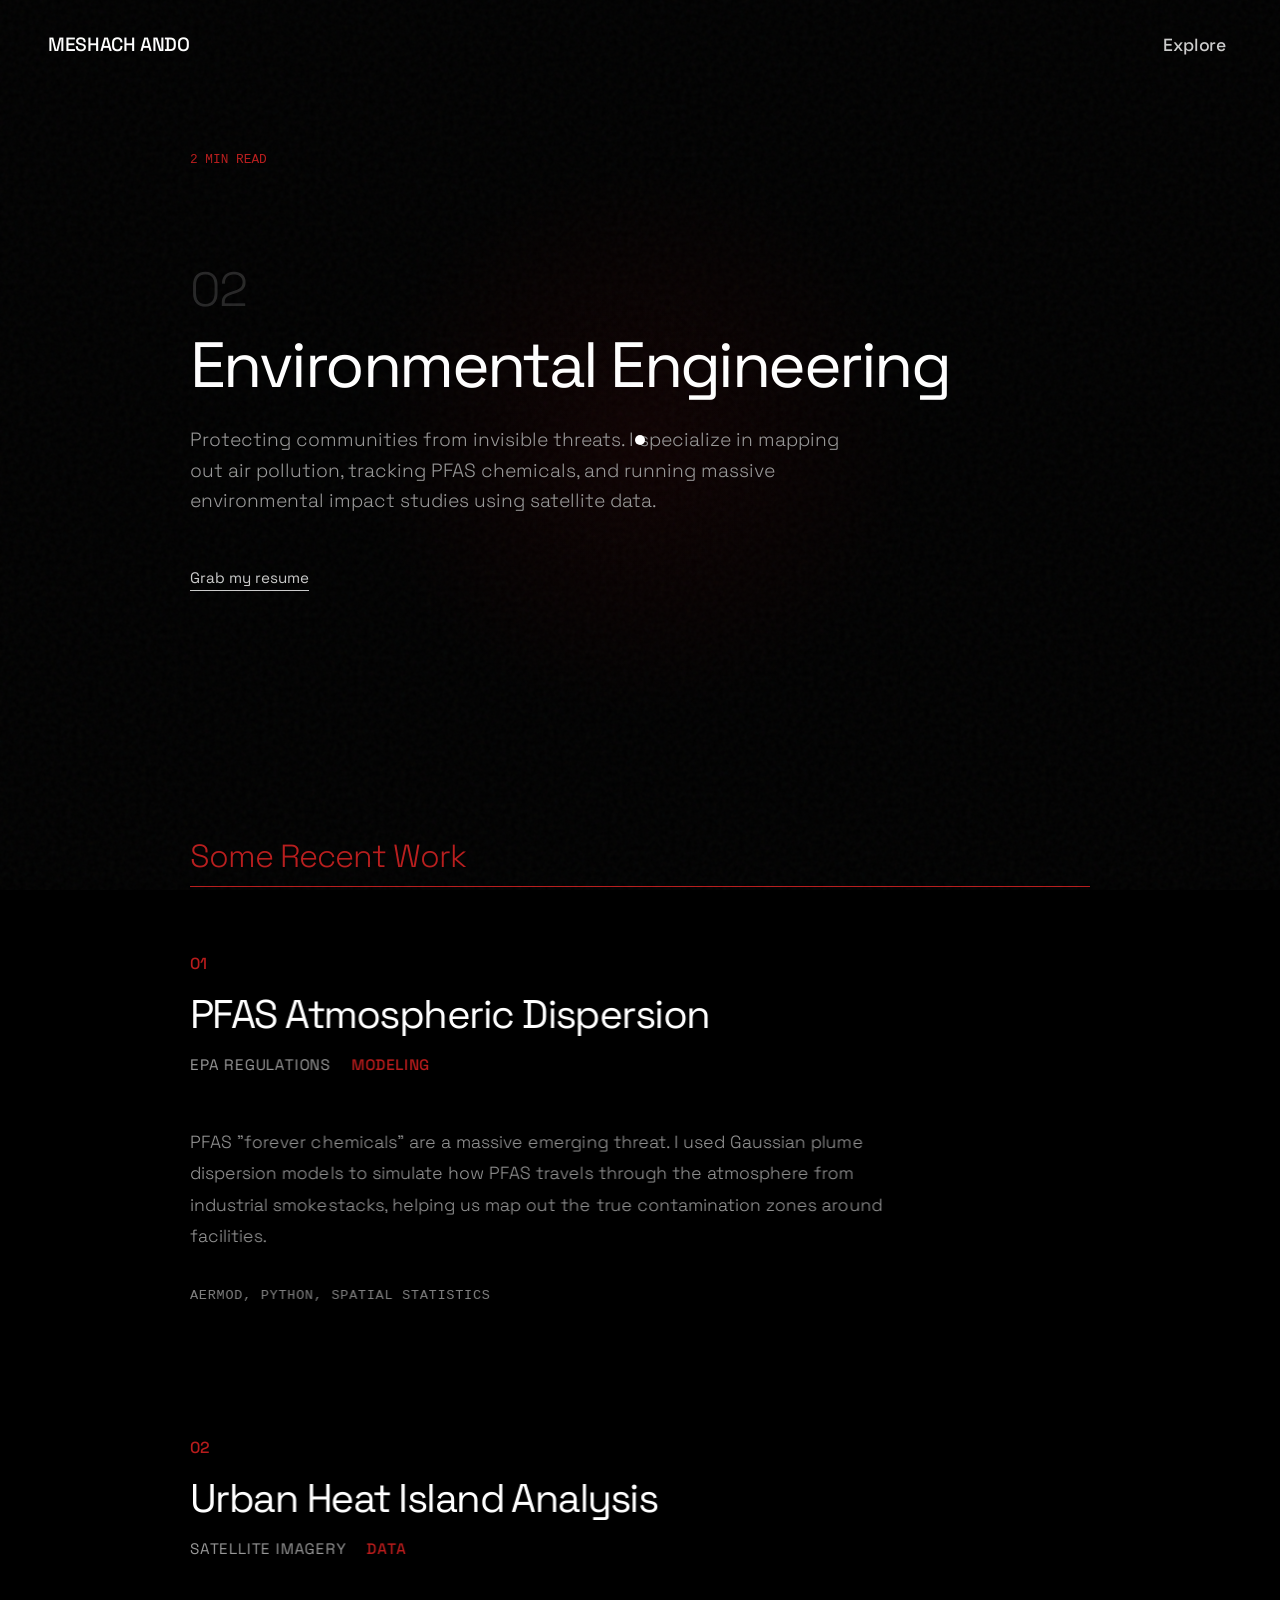
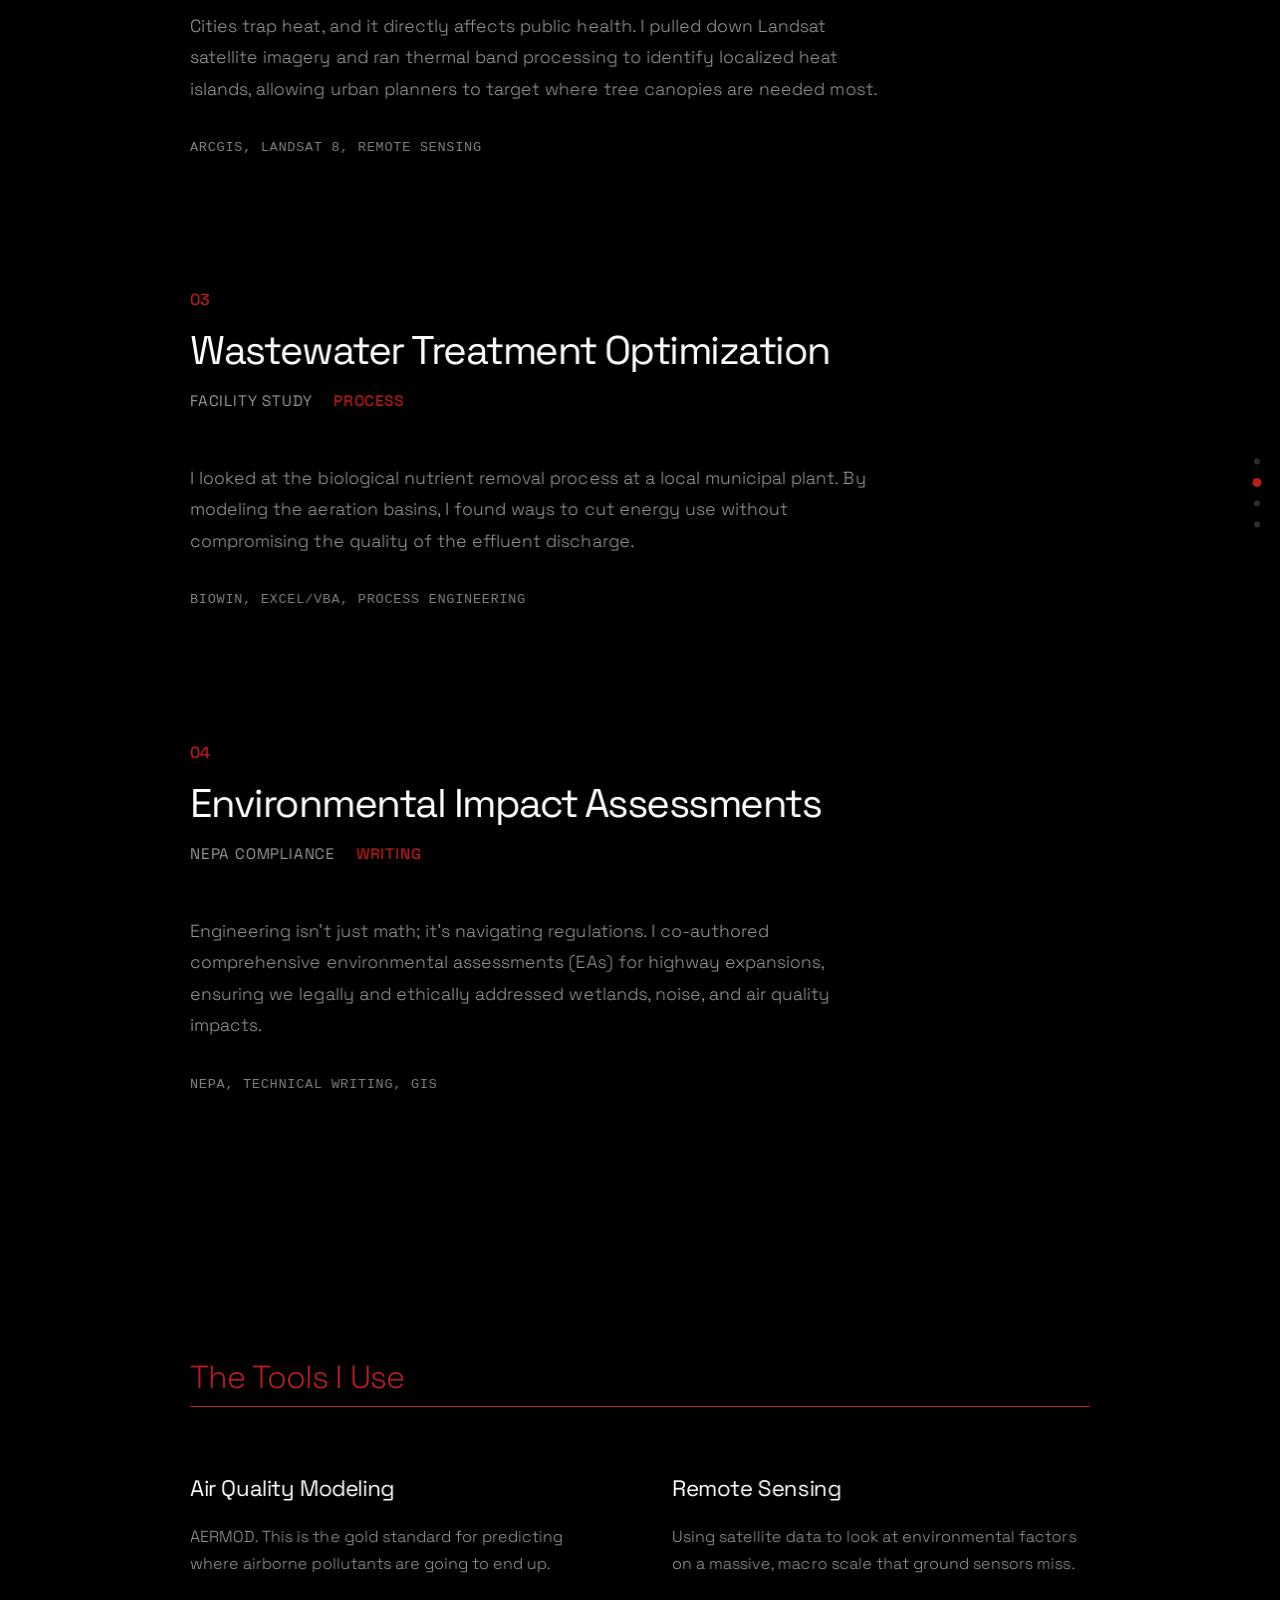
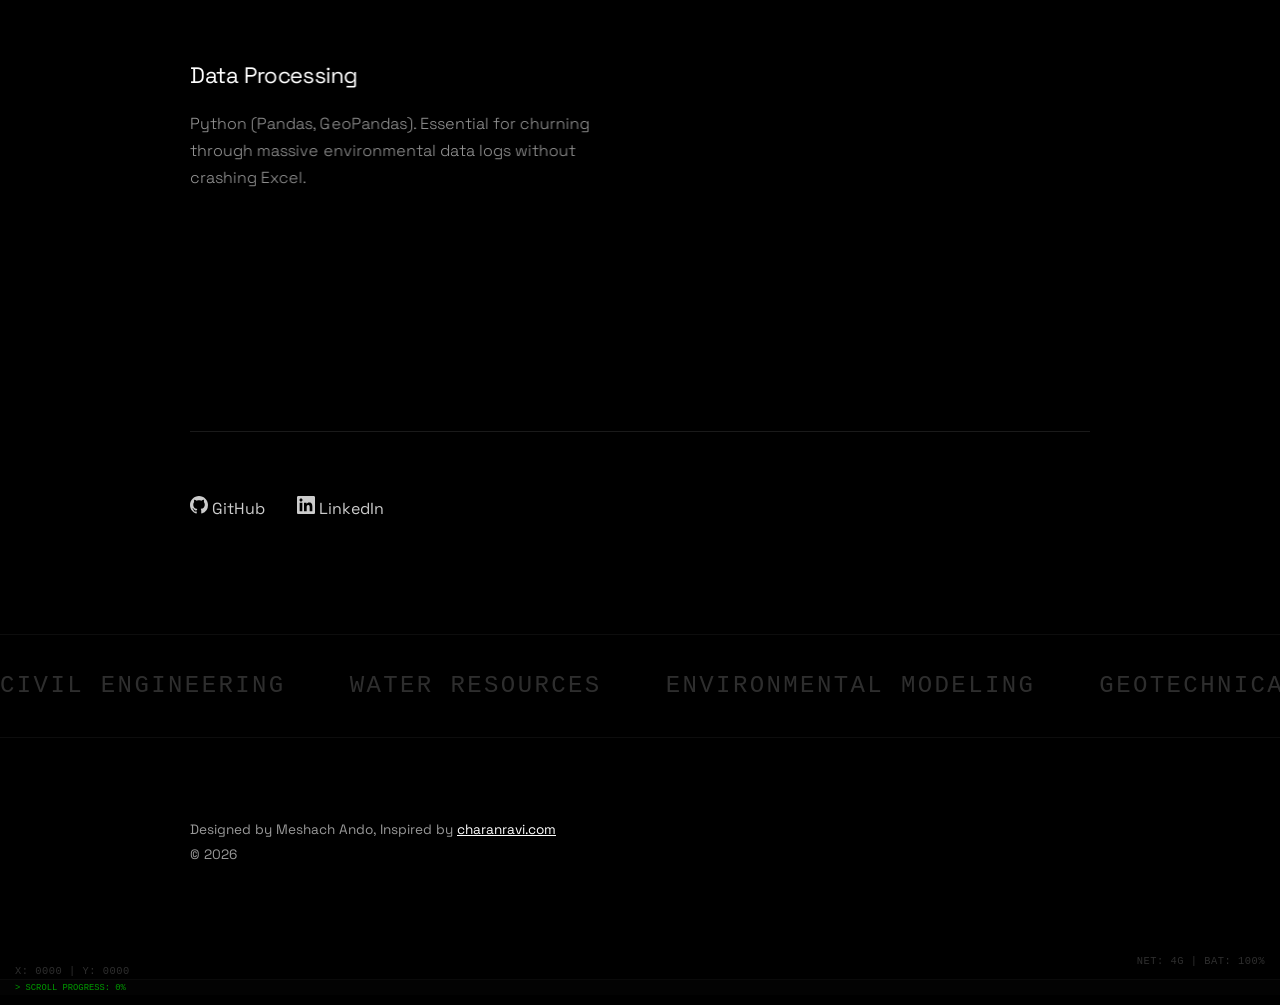
==== commit 7012d3de: "Phase 7 UX Polish: Fixed cursor z-index bug, renamed Menu to Explore, increased blur overlay, remove" ====
--- a/environmental/index.html
+++ b/environmental/index.html
@@ -18,7 +18,7 @@
 
     <nav class="top-nav">
         <a href="../" class="brand-name" data-value="MESHACH ANDO">MESHACH ANDO</a>
-        <button class="menu-toggle magnetic">Menu</button>
+        <button class="menu-toggle magnetic">Explore</button>
     </nav>
 
     <div class="menu-overlay">
@@ -36,9 +36,7 @@
         <svg viewBox="0 0 24 24"><path d="M20 11H7.83l5.59-5.59L12 4l-8 8 8 8 1.41-1.41L7.83 13H20v-2z"/></svg>
     </a>
 
-    <a href="#" class="back-to-top magnetic">
-        <svg viewBox="0 0 24 24"><path d="M12 4l-8 8h6v8h4v-8h6z"/></svg>
-    </a>
+    <div class="toc-sidebar"></div>
 
     <main class="container">
         <div id="read-time" style="font-size: 0.8rem; color: var(--accent-color); font-family: var(--font-mono); text-transform: uppercase; margin-bottom: 2rem;"></div>
--- a/assets/css/style.css
+++ b/assets/css/style.css
@@ -428,3 +428,158 @@
   transition: transform 0.1s linear;
   will-change: transform;
 }
+
+/* --- PHASE 6 FEATURES --- */
+
+/* 5. Wireframe Protocol */
+body.wireframe-mode * {
+  background: transparent !important;
+  color: #fff !important;
+  border: 1px solid rgba(255, 255, 255, 0.2) !important;
+  box-shadow: none !important;
+  text-shadow: none !important;
+}
+body.wireframe-mode {
+  background-color: #000 !important;
+}
+body.wireframe-mode img, body.wireframe-mode svg {
+  opacity: 0.1 !important;
+}
+
+/* 6. Scroll-Triggered Section Inversion */
+body.inverted-section {
+  --bg-color: #ffffff;
+  --text-primary: #000000;
+  --text-secondary: rgba(0,0,0,0.7);
+  --accent-color: #b91c1c;
+}
+body {
+  transition: background-color 0.8s ease, color 0.8s ease;
+}
+
+/* 7. Magnetic Grid Dot */
+#grid-dot {
+  position: fixed;
+  top: 0; left: 0;
+  width: 4px; height: 4px;
+  background-color: #fff;
+  border-radius: 50%;
+  pointer-events: none;
+  z-index: 9998;
+  opacity: 0.2;
+  transition: transform 0.1s linear;
+}
+
+/* 8. Energy Build-Up Hover */
+.btn.energy-hover {
+  transition: letter-spacing 3s cubic-bezier(0.25, 1, 0.5, 1), filter 3s ease, text-shadow 3s ease;
+}
+.btn.energy-hover.building {
+  letter-spacing: 0.3em;
+  filter: blur(1px);
+  text-shadow: 0 0 10px rgba(185, 28, 28, 0.8);
+}
+
+/* 9. Idle Screensaver Geometry */
+#idle-screensaver {
+  position: fixed;
+  top: 0; left: 0;
+  width: 100vw; height: 100vh;
+  background-color: rgba(0,0,0,0.9);
+  z-index: 100000;
+  display: flex;
+  justify-content: center;
+  align-items: center;
+  opacity: 0;
+  pointer-events: none;
+  transition: opacity 1s ease;
+}
+#idle-screensaver.active {
+  opacity: 1;
+  pointer-events: all;
+}
+.wire-cube {
+  width: 100px; height: 100px;
+  border: 1px solid rgba(255,255,255,0.5);
+  animation: rotateCube 10s linear infinite;
+  transform-style: preserve-3d;
+}
+@keyframes rotateCube {
+  0% { transform: rotateX(0deg) rotateY(0deg); }
+  100% { transform: rotateX(360deg) rotateY(360deg); }
+}
+
+/* 10. Base64 Clipboard Encryption */
+.base64-text {
+  font-family: var(--font-mono);
+  font-size: 0.7rem;
+  word-break: break-all;
+}
+
+/* --- PHASE 7 UX POLISH --- */
+
+/* Enhanced Menu Overlay */
+.menu-overlay {
+    backdrop-filter: blur(40px) !important;
+    -webkit-backdrop-filter: blur(40px) !important;
+    background-color: rgba(0,0,0,0.7) !important;
+    display: flex !important;
+    justify-content: center !important;
+    align-items: center !important;
+}
+.menu-links {
+    margin-top: 0 !important;
+    padding-top: 0 !important;
+    display: flex;
+    flex-direction: column;
+    justify-content: center;
+    align-items: center;
+    height: 100vh;
+    text-align: center;
+}
+.menu-links a {
+    font-size: 3.5rem !important;
+    margin-bottom: 2rem !important;
+    text-align: center;
+    width: 100%;
+}
+
+/* Minimalist ToC Sidebar */
+.toc-sidebar {
+    position: fixed;
+    right: 20px;
+    top: 50%;
+    transform: translateY(-50%);
+    display: flex;
+    flex-direction: column;
+    gap: 15px;
+    z-index: 999;
+}
+.toc-dot {
+    width: 6px;
+    height: 6px;
+    background-color: var(--text-secondary);
+    border-radius: 50%;
+    opacity: 0.3;
+    transition: all 0.3s ease;
+    cursor: pointer;
+}
+.toc-dot.active {
+    opacity: 1;
+    transform: scale(1.5);
+    background-color: var(--accent-color);
+}
+.toc-dot:hover {
+    opacity: 0.8;
+    transform: scale(1.5);
+}
+
+/* Fix Cursor Disappearance */
+.cursor-ring, .cursor-dot {
+    mix-blend-mode: normal !important;
+    z-index: 2147483647 !important;
+}
+body.page-transitioning .cursor-ring,
+body.curtain-active .cursor-ring {
+    opacity: 1 !important; /* Force visible */
+}
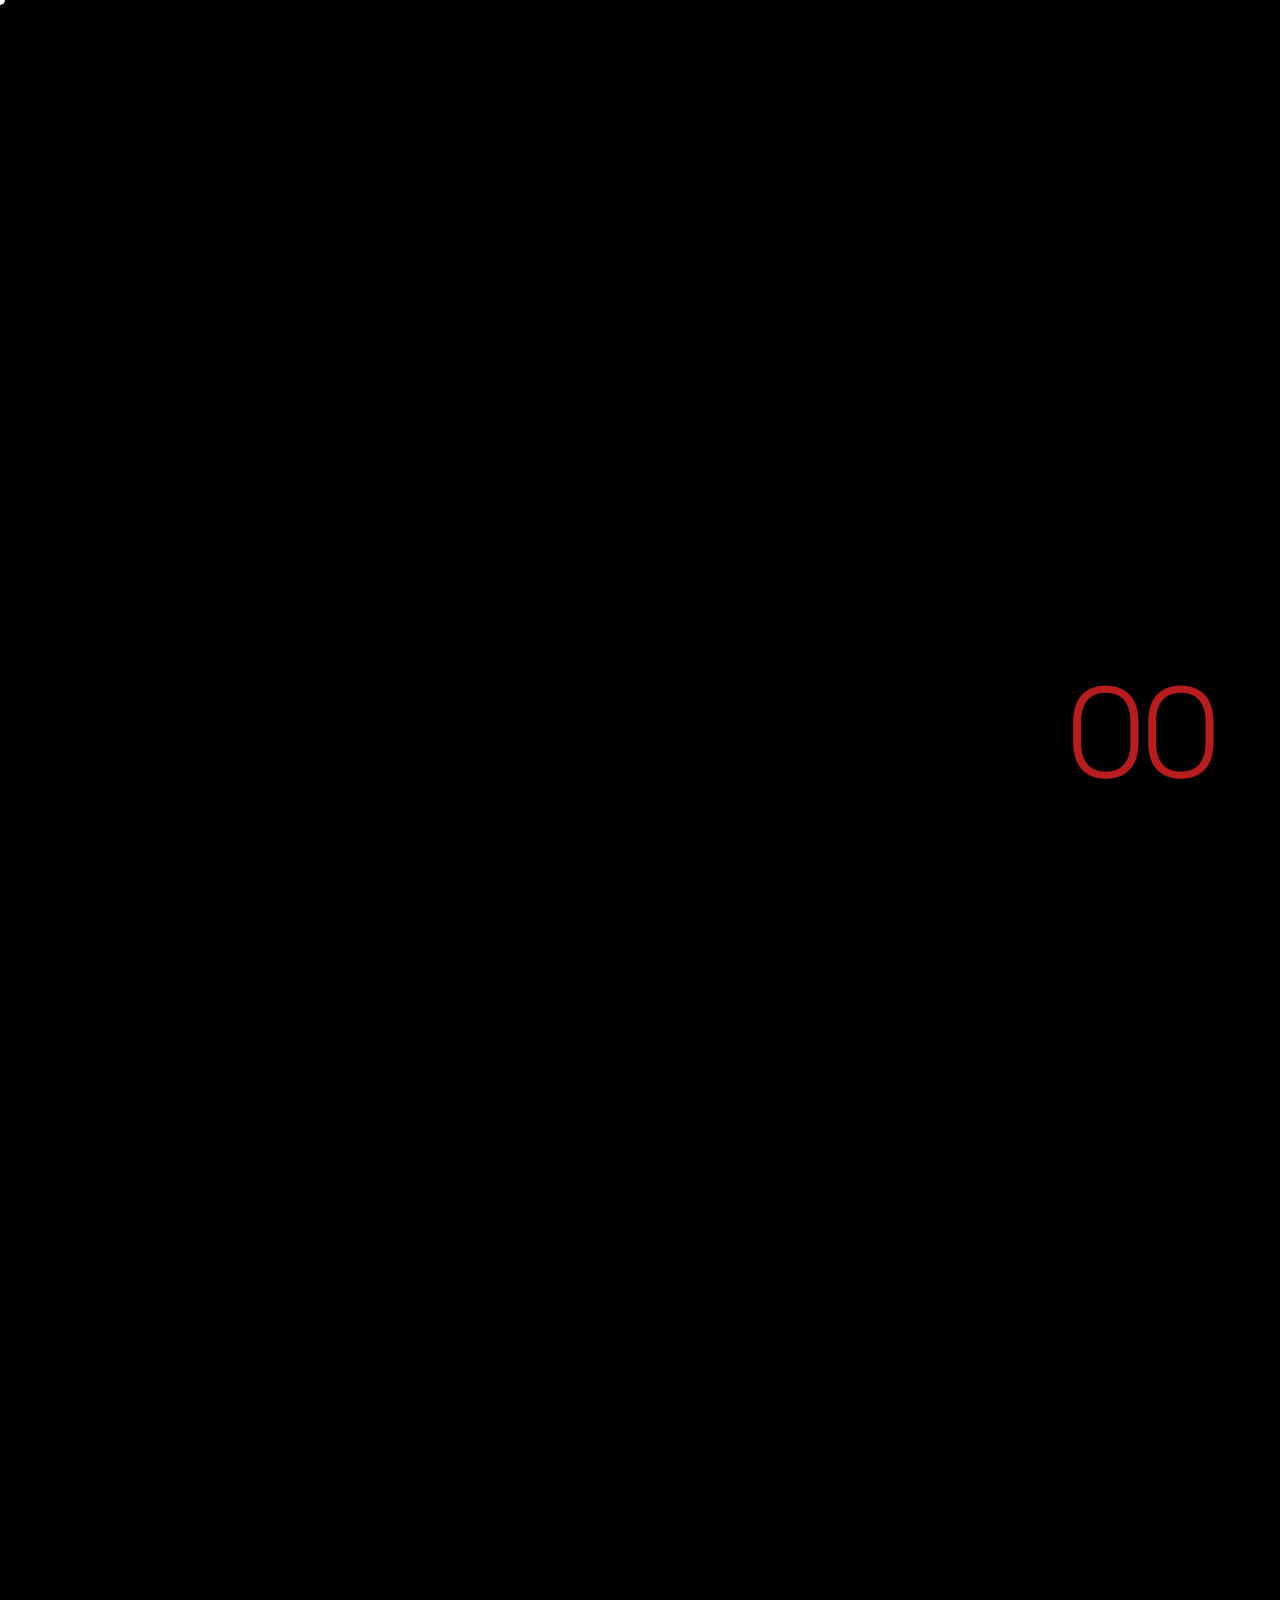
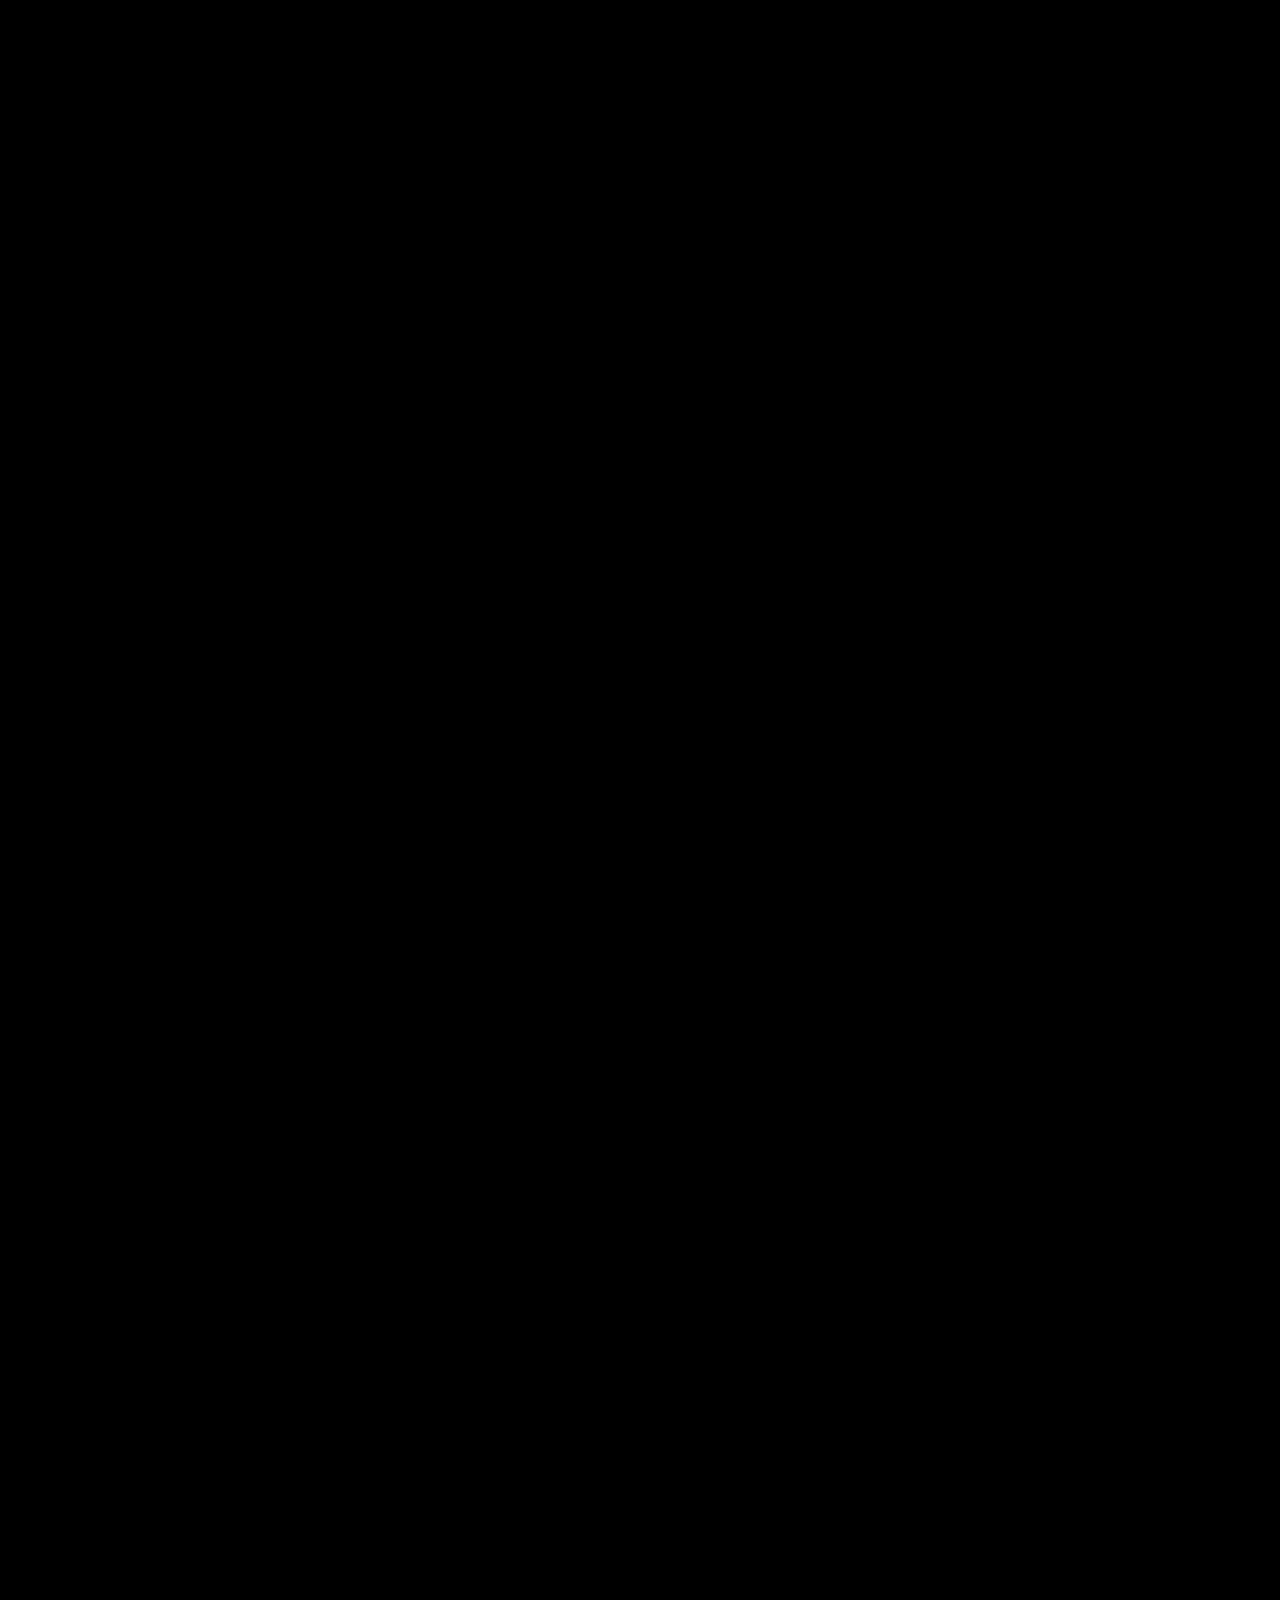
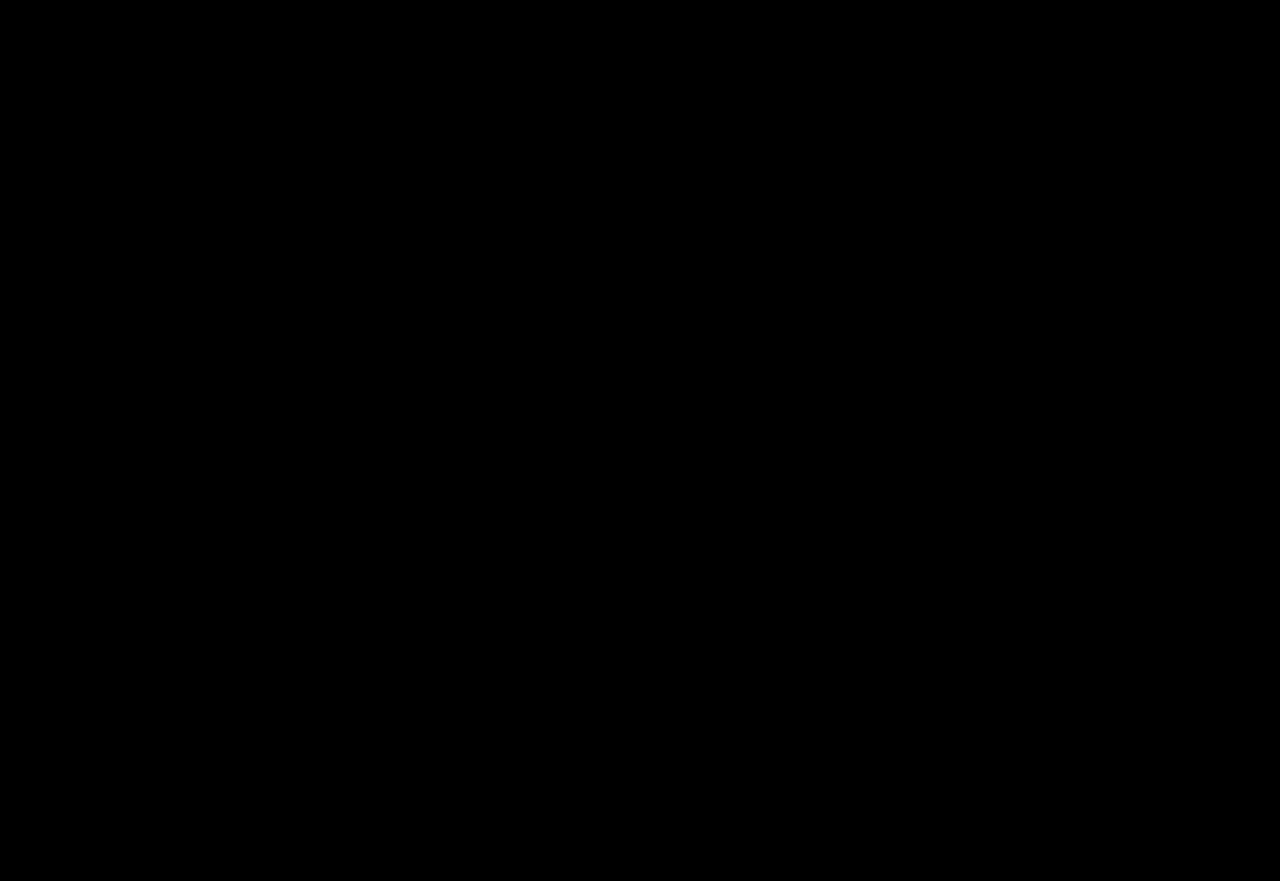
==== commit 321f0849: "Phase 8: Human-direct copy rewrite, purged experimental features, injected real news, and fixed Menu" ====
--- a/environmental/index.html
+++ b/environmental/index.html
@@ -45,13 +45,13 @@
             <div class="chapter-number">02</div>
             <h1 class="split-text">Environmental Engineering</h1>
             <p class="subtitle" style="max-width: 650px;">
-                Protecting communities from invisible threats. I specialize in mapping out air pollution, tracking PFAS chemicals, and running massive environmental impact studies using satellite data.
+                Air quality modeling, pollutant dispersion analysis, and environmental impact assessments using spatial statistics and remote sensing data.
             </p>
-            <a href="../assets/docs/Meshach_Ando_Environmental_Resume.pdf" target="_blank" class="btn">Grab my resume</a>
+            <a href="../assets/docs/Meshach_Ando_Environmental_Resume.pdf" target="_blank" class="btn resume-btn"><svg viewBox="0 0 24 24"><path d="M20 2H8c-1.1 0-2 .9-2 2v12c0 1.1.9 2 2 2h12c1.1 0 2-.9 2-2V4c0-1.1-.9-2-2-2zm-8.5 7.5c0 .83-.67 1.5-1.5 1.5H9v2H7.5V7H10c.83 0 1.5.67 1.5 1.5v1zm5 2c0 .83-.67 1.5-1.5 1.5h-2.5V7H15c.83 0 1.5.67 1.5 1.5v3zm4-3H19v1h1.5V11H19v2h-1.5V7h3v1.5zM9 9.5h1v-1H9v1zM4 6H2v14c0 1.1.9 2 2 2h14v-2H4V6zm10 5.5h1v-3h-1v3z"/></svg> View Resume (PDF)</a>
         </section>
 
         <section class="section reveal">
-            <h2 class="section-title split-text">Some Recent Work</h2>
+            <h2 class="section-title split-text">Recent Work</h2>
             <div class="grid-2">
                 <div class="project-card">
                     <div class="project-number">01</div>
@@ -60,7 +60,7 @@
                         EPA Regulations <span class="skim-time">Modeling</span>
                     </div>
                     <p class="project-desc">
-                        PFAS "forever chemicals" are a massive emerging threat. I used Gaussian plume dispersion models to simulate how PFAS travels through the atmosphere from industrial smokestacks, helping us map out the true contamination zones around facilities.
+                        Utilized Gaussian plume dispersion models to simulate PFAS atmospheric transport from industrial smokestacks, delineating contamination zones and assessing facility compliance.
                     </p>
                     <div class="project-tech">AERMOD, Python, Spatial Statistics</div>
                 </div>
@@ -72,7 +72,7 @@
                         Satellite Imagery <span class="skim-time">Data</span>
                     </div>
                     <p class="project-desc">
-                        Cities trap heat, and it directly affects public health. I pulled down Landsat satellite imagery and ran thermal band processing to identify localized heat islands, allowing urban planners to target where tree canopies are needed most.
+                        Processed Landsat thermal band satellite imagery to identify localized urban heat islands, generating spatial datasets to optimize municipal tree canopy placement.
                     </p>
                     <div class="project-tech">ArcGIS, Landsat 8, Remote Sensing</div>
                 </div>
@@ -84,7 +84,7 @@
                         Facility Study <span class="skim-time">Process</span>
                     </div>
                     <p class="project-desc">
-                        I looked at the biological nutrient removal process at a local municipal plant. By modeling the aeration basins, I found ways to cut energy use without compromising the quality of the effluent discharge.
+                        Modeled aeration basins for biological nutrient removal processes. Identified optimization strategies to reduce facility energy consumption while maintaining effluent discharge quality.
                     </p>
                     <div class="project-tech">BioWin, Excel/VBA, Process Engineering</div>
                 </div>
@@ -96,7 +96,7 @@
                         NEPA Compliance <span class="skim-time">Writing</span>
                     </div>
                     <p class="project-desc">
-                        Engineering isn't just math; it's navigating regulations. I co-authored comprehensive environmental assessments (EAs) for highway expansions, ensuring we legally and ethically addressed wetlands, noise, and air quality impacts.
+                        Co-authored comprehensive Environmental Assessments (EAs) for infrastructure expansions. Ensured regulatory compliance regarding wetlands, noise, and air quality impacts.
                     </p>
                     <div class="project-tech">NEPA, Technical Writing, GIS</div>
                 </div>
@@ -104,19 +104,19 @@
         </section>
 
         <section class="section reveal">
-            <h2 class="section-title split-text">The Tools I Use</h2>
+            <h2 class="section-title split-text">The Stack</h2>
             <div class="stack-grid-creative">
                 <div class="stack-item">
                     <h3>Air Quality Modeling</h3>
-                    <p>AERMOD. This is the gold standard for predicting where airborne pollutants are going to end up.</p>
+                    <p>AERMOD. Prediction of airborne pollutant dispersion and deposition.</p>
                 </div>
                 <div class="stack-item">
                     <h3>Remote Sensing</h3>
-                    <p>Using satellite data to look at environmental factors on a massive, macro scale that ground sensors miss.</p>
+                    <p>Landsat 8, Sentinel. Processing satellite imagery for macro-scale environmental analysis.</p>
                 </div>
                 <div class="stack-item">
                     <h3>Data Processing</h3>
-                    <p>Python (Pandas, GeoPandas). Essential for churning through massive environmental data logs without crashing Excel.</p>
+                    <p>Python (Pandas, GeoPandas). Processing large-scale environmental datasets and geospatial arrays.</p>
                 </div>
             </div>
         </section>
@@ -159,7 +159,6 @@
 
     <script src="../assets/js/main.js"></script>
     <!-- Feature 4, 6, 9: Telemetry & Consoles -->
-    <div id="coord-tracker">X: 0000 | Y: 0000</div>
     <div id="dom-console">&gt; SYSTEM READY.</div>
     <div class="telemetry" id="telemetry">NET: CALC | PWR: CALC</div>
 </body>
--- a/assets/css/style.css
+++ b/assets/css/style.css
@@ -583,3 +583,43 @@
 body.curtain-active .cursor-ring {
     opacity: 1 !important; /* Force visible */
 }
+
+/* --- PHASE 8 UI FIXES --- */
+
+/* Fix Menu Overlay completely to ensure full screen */
+.menu-overlay {
+    position: fixed !important;
+    top: 0 !important; left: 0 !important;
+    width: 100vw !important; height: 100vh !important;
+    transform: none !important;
+}
+
+/* Resume/PDF Button Styling */
+.btn.resume-btn {
+    display: inline-flex;
+    align-items: center;
+    gap: 10px;
+    padding: 10px 20px;
+    background-color: var(--accent-color);
+    color: var(--bg-color);
+    border: none;
+    font-weight: 600;
+    font-family: var(--font-sans);
+    letter-spacing: 0.05em;
+    text-transform: uppercase;
+    transition: all 0.3s ease;
+    border-radius: 4px;
+}
+.btn.resume-btn:hover {
+    background-color: #fff;
+    color: #000;
+    transform: translateY(-2px);
+}
+.btn.resume-btn svg {
+    width: 24px; height: 24px; fill: currentColor;
+}
+
+/* Hide annoying things */
+.cursor-ring, #coord-tracker {
+    display: none !important;
+}
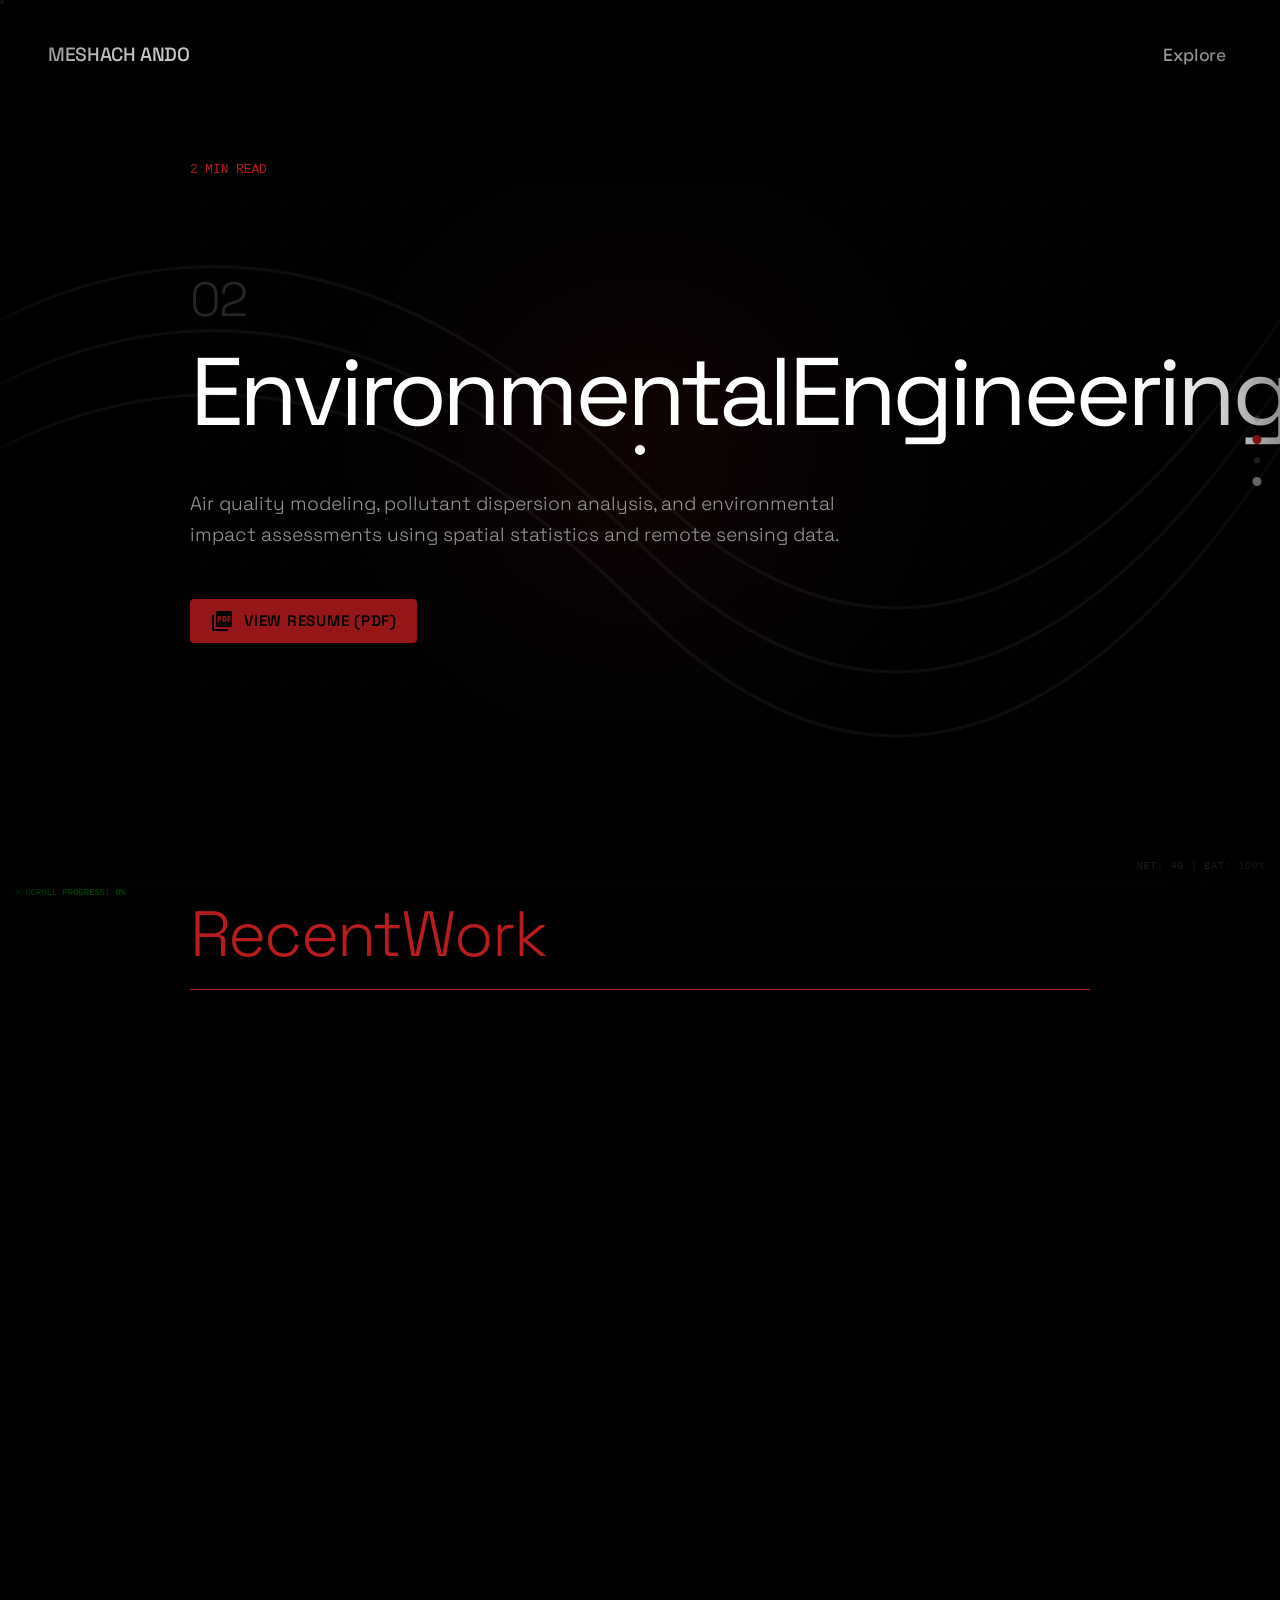
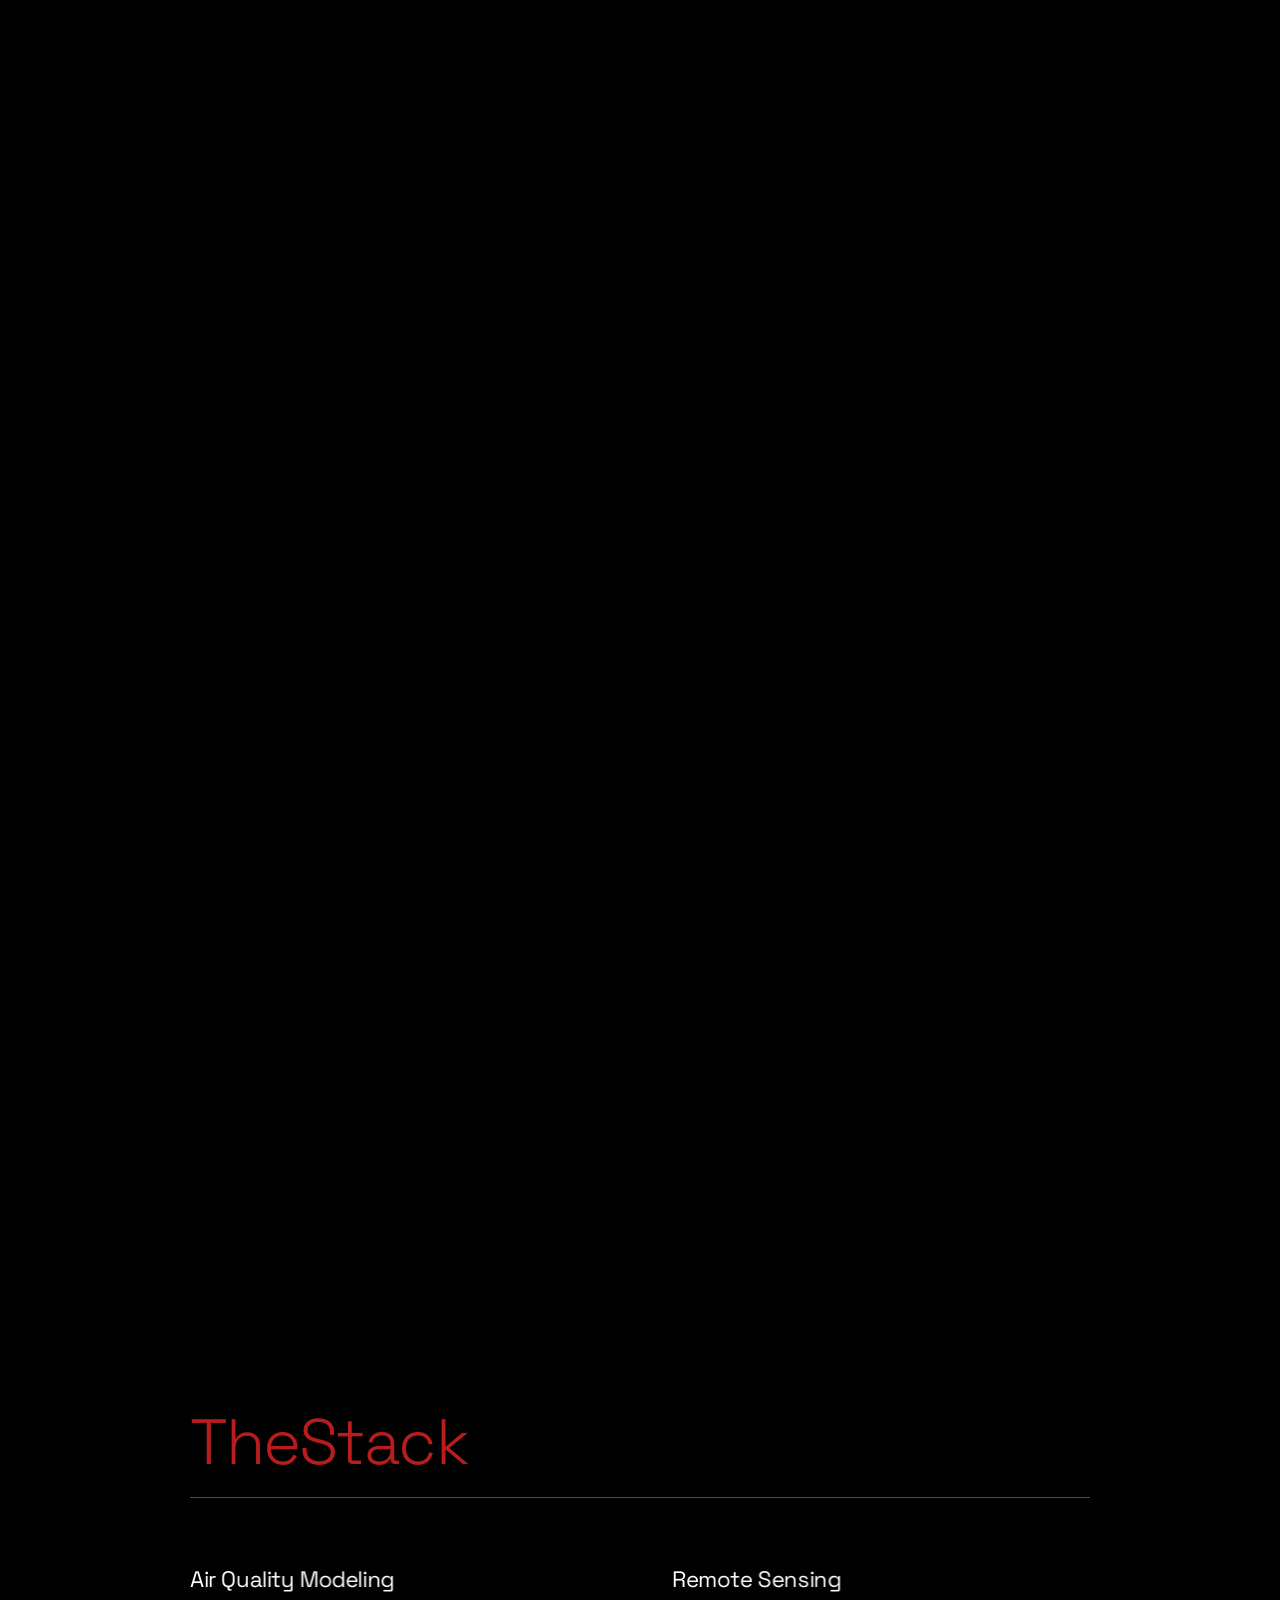
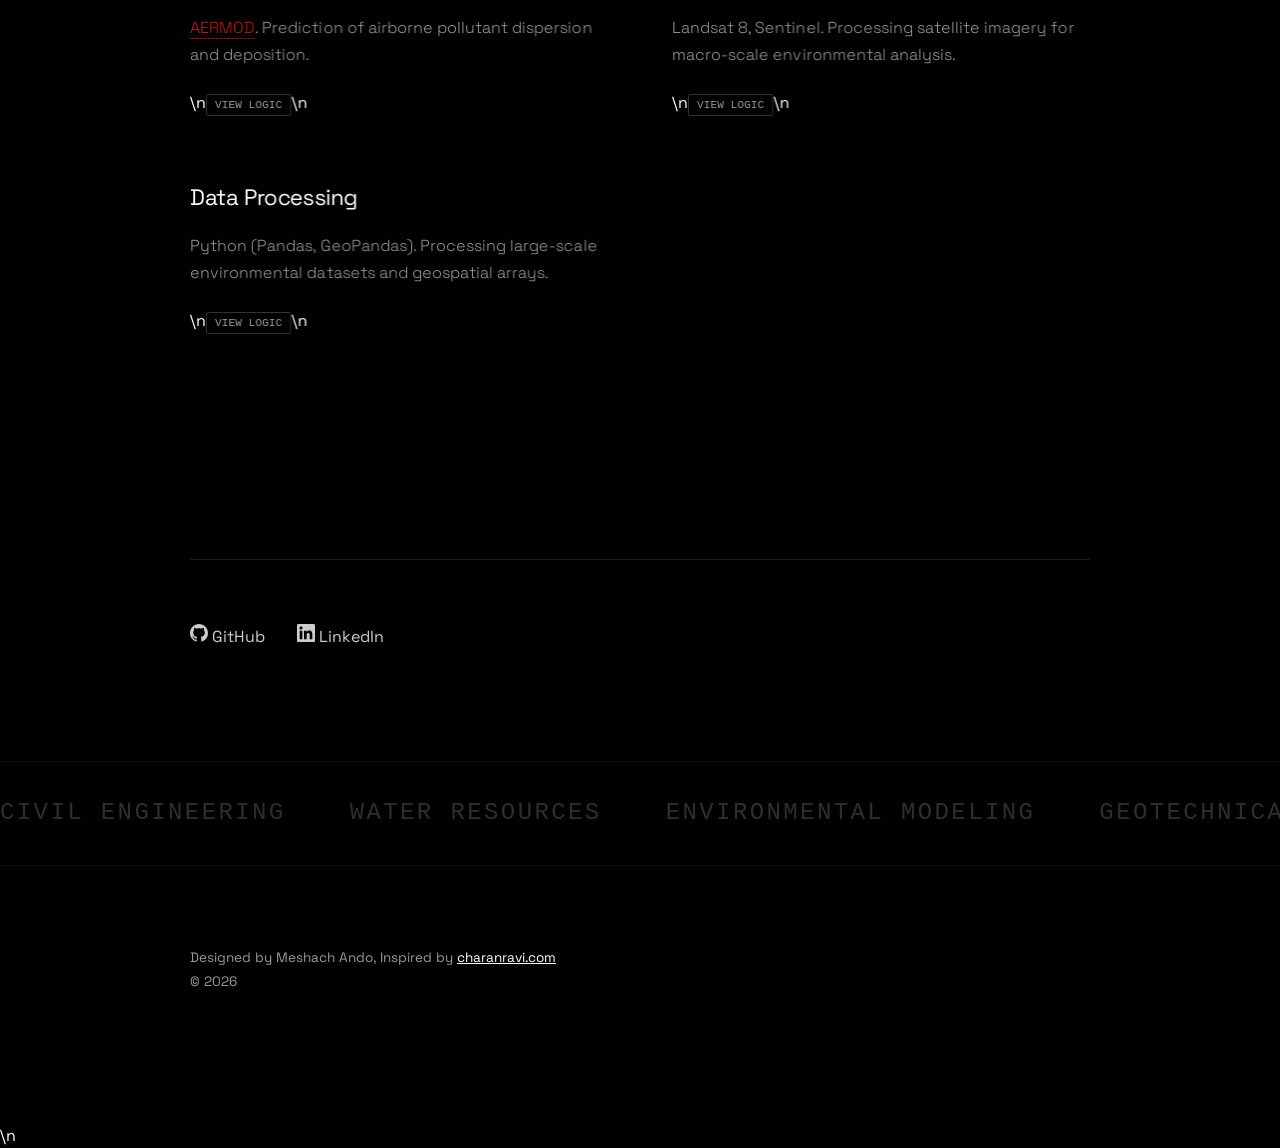
==== commit 6f929642: "Phase 9: Integrated the Final 15 State-of-the-Art Aesthetic Features" ====
--- a/environmental/index.html
+++ b/environmental/index.html
@@ -62,7 +62,7 @@
                     <p class="project-desc">
                         Utilized Gaussian plume dispersion models to simulate PFAS atmospheric transport from industrial smokestacks, delineating contamination zones and assessing facility compliance.
                     </p>
-                    <div class="project-tech">AERMOD, Python, Spatial Statistics</div>
+                    <div class="project-tech"><span class="eng-tooltip" data-tooltip="AMS/EPA Regulatory Model">AERMOD</span>, Python, Spatial Statistics</div>
                 </div>
                 
                 <div class="project-card">
@@ -108,16 +108,16 @@
             <div class="stack-grid-creative">
                 <div class="stack-item">
                     <h3>Air Quality Modeling</h3>
-                    <p>AERMOD. Prediction of airborne pollutant dispersion and deposition.</p>
-                </div>
+                    <p><span class="eng-tooltip" data-tooltip="AMS/EPA Regulatory Model">AERMOD</span>. Prediction of airborne pollutant dispersion and deposition.</p>
+                \n<button class="logic-toggle-btn">View Logic</button>\n<pre class="logic-snippet"><code>def compute_model(data):\n    return optimize_structure(data)\n# Pure mathematical execution.</code></pre></div>
                 <div class="stack-item">
                     <h3>Remote Sensing</h3>
                     <p>Landsat 8, Sentinel. Processing satellite imagery for macro-scale environmental analysis.</p>
-                </div>
+                \n<button class="logic-toggle-btn">View Logic</button>\n<pre class="logic-snippet"><code>def compute_model(data):\n    return optimize_structure(data)\n# Pure mathematical execution.</code></pre></div>
                 <div class="stack-item">
                     <h3>Data Processing</h3>
                     <p>Python (Pandas, GeoPandas). Processing large-scale environmental datasets and geospatial arrays.</p>
-                </div>
+                \n<button class="logic-toggle-btn">View Logic</button>\n<pre class="logic-snippet"><code>def compute_model(data):\n    return optimize_structure(data)\n# Pure mathematical execution.</code></pre></div>
             </div>
         </section>
 
@@ -161,6 +161,20 @@
     <!-- Feature 4, 6, 9: Telemetry & Consoles -->
     <div id="dom-console">&gt; SYSTEM READY.</div>
     <div class="telemetry" id="telemetry">NET: CALC | PWR: CALC</div>
-</body>
+
+    <!-- Feature 8: Command-K Modal -->
+    <div id="cmd-k-modal">
+        <input type="text" id="cmd-k-input" placeholder="Type a command or search... (Esc to close)">
+        <div class="cmd-k-results">
+            <a href="/" class="cmd-k-result"><span>Home</span> <span>&#8629;</span></a>
+            <a href="/water-resources/" class="cmd-k-result"><span>Water Resources</span> <span>&#8629;</span></a>
+            <a href="/environmental/" class="cmd-k-result"><span>Environmental Modeling</span> <span>&#8629;</span></a>
+            <a href="/geotech/" class="cmd-k-result"><span>Geotechnical</span> <span>&#8629;</span></a>
+            <a href="/research/" class="cmd-k-result"><span>Academic Research</span> <span>&#8629;</span></a>
+            <a href="/news/" class="cmd-k-result"><span>News & Milestones</span> <span>&#8629;</span></a>
+        </div>
+    </div>
+    <div class="vignette-overlay"></div>
+\n</body>
 </html>
 
--- a/assets/css/style.css
+++ b/assets/css/style.css
@@ -623,3 +623,118 @@
 .cursor-ring, #coord-tracker {
     display: none !important;
 }
+
+/* --- PHASE 9 AESTHETICS --- */
+
+/* 1. Fluid Typography */
+html { font-size: 16px; }
+h1.split-text { font-size: clamp(3rem, 8vw, 6rem) !important; letter-spacing: -0.05em; line-height: 1.1; }
+h2.section-title { font-size: clamp(2rem, 5vw, 4rem) !important; letter-spacing: -0.03em; }
+
+/* 2. Cinematic Vignette Mask */
+.vignette-overlay {
+    position: fixed; inset: 0; pointer-events: none; z-index: 9999;
+    box-shadow: inset 0 0 150px rgba(0,0,0,0.9);
+}
+
+/* 4 & 5. AutoCAD Grid + Topographic Contours */
+body::after {
+    content: ""; position: fixed; inset: 0; z-index: -2; pointer-events: none; opacity: 0.15;
+    background-image: 
+        linear-gradient(rgba(255, 255, 255, 0.05) 1px, transparent 1px),
+        linear-gradient(90deg, rgba(255, 255, 255, 0.05) 1px, transparent 1px);
+    background-size: 40px 40px;
+}
+body::before {
+    content: ""; position: fixed; inset: 0; z-index: -3; pointer-events: none; opacity: 0.05;
+    /* Faint topo map SVG inline */
+    background-image: url("data:image/svg+xml,%3Csvg xmlns='http://www.w3.org/2000/svg' width='400' height='400'%3E%3Cpath d='M0 100 Q 100 50, 200 150 T 400 100' fill='none' stroke='white' stroke-width='1'/%3E%3Cpath d='M0 120 Q 100 70, 200 170 T 400 120' fill='none' stroke='white' stroke-width='1'/%3E%3Cpath d='M0 140 Q 100 90, 200 190 T 400 140' fill='none' stroke='white' stroke-width='1'/%3E%3C/svg%3E");
+    background-size: cover;
+}
+
+/* 6. Scroll-Driven Image Masks (Applied via JS IntersectionObserver) */
+.project-card .project-title[data-image]::before {
+    content: ""; position: absolute; inset: 0; background: var(--bg-color);
+    transform-origin: top; transition: transform 0.8s cubic-bezier(0.77, 0, 0.175, 1); z-index: 2;
+}
+.project-card.reveal.active .project-title[data-image]::before {
+    transform: scaleY(0);
+}
+
+/* 7. Monochrome ASCII Pre-Loaders */
+.ascii-fallback {
+    position: relative; overflow: hidden; background: #050505; color: rgba(255,255,255,0.2);
+    font-family: var(--font-mono); font-size: 8px; line-height: 8px; white-space: pre;
+}
+
+/* 8. Command-K Search Modal */
+#cmd-k-modal {
+    position: fixed; inset: 0; background: rgba(0,0,0,0.8); backdrop-filter: blur(20px);
+    z-index: 10000; display: flex; flex-direction: column; align-items: center; padding-top: 15vh;
+    opacity: 0; pointer-events: none; transition: opacity 0.3s;
+}
+#cmd-k-modal.active { opacity: 1; pointer-events: all; }
+#cmd-k-input {
+    width: 60%; max-width: 600px; padding: 20px; font-size: 2rem; background: transparent;
+    border: none; border-bottom: 2px solid var(--accent-color); color: white; outline: none; font-family: var(--font-mono);
+}
+.cmd-k-results {
+    width: 60%; max-width: 600px; margin-top: 2rem; display: flex; flex-direction: column; gap: 10px;
+}
+.cmd-k-result {
+    padding: 15px; background: rgba(255,255,255,0.05); color: white; text-decoration: none; font-family: var(--font-sans);
+    display: flex; justify-content: space-between; border-left: 2px solid transparent; transition: all 0.2s;
+}
+.cmd-k-result:hover { border-left-color: var(--accent-color); background: rgba(255,255,255,0.1); }
+
+/* 9. Hardware Smooth Scrolling */
+html { scroll-behavior: smooth; }
+
+/* 10. Contextual Engineering Tooltips */
+.eng-tooltip {
+    position: relative; border-bottom: 1px dotted var(--accent-color); cursor: help; color: var(--accent-color);
+}
+.eng-tooltip::after {
+    content: attr(data-tooltip); position: absolute; bottom: 120%; left: 50%; transform: translateX(-50%);
+    background: rgba(10,10,10,0.9); border: 1px solid rgba(255,255,255,0.1); backdrop-filter: blur(10px);
+    padding: 8px 12px; border-radius: 4px; font-size: 0.8rem; font-family: var(--font-sans);
+    color: white; white-space: nowrap; opacity: 0; pointer-events: none; transition: all 0.2s; z-index: 100;
+}
+.eng-tooltip:hover::after { opacity: 1; bottom: 140%; }
+
+/* 12. Hover-Activated Blueprints */
+.project-card { transition: background 0.3s, border-color 0.3s; position: relative; overflow: hidden; }
+.project-card:hover {
+    background: rgba(10, 30, 80, 0.1); border-color: rgba(100, 150, 255, 0.3);
+}
+.project-card:hover::after {
+    content: ""; position: absolute; inset: 0; z-index: -1; opacity: 0.2; pointer-events: none;
+    background-image: linear-gradient(rgba(100, 150, 255, 0.5) 1px, transparent 1px), linear-gradient(90deg, rgba(100, 150, 255, 0.5) 1px, transparent 1px);
+    background-size: 20px 20px;
+}
+
+/* 13. Code Snippet Toggles */
+.logic-toggle-btn {
+    background: none; border: 1px solid rgba(255,255,255,0.2); color: var(--text-secondary);
+    padding: 4px 8px; font-size: 0.7rem; font-family: var(--font-mono); text-transform: uppercase;
+    cursor: pointer; transition: all 0.2s; margin-top: 10px; border-radius: 2px;
+}
+.logic-toggle-btn:hover { background: white; color: black; }
+pre.logic-snippet {
+    display: none; background: #111; padding: 15px; font-size: 0.85rem; color: #0f0;
+    overflow-x: auto; margin-top: 10px; border-left: 2px solid var(--accent-color); font-family: var(--font-mono);
+}
+.stack-item.show-logic p { display: none; }
+.stack-item.show-logic pre.logic-snippet { display: block; }
+
+/* 14. Kinetic Split-Flap Reveals */
+.split-flap-word {
+    display: inline-block; overflow: hidden; vertical-align: top;
+}
+.split-flap-word span {
+    display: inline-block; transform: translateY(110%); transition: transform 0.6s cubic-bezier(0.77, 0, 0.175, 1);
+}
+.reveal.active .split-flap-word span { transform: translateY(0); }
+
+/* 15. Magnetic Snap Typography (Applied via JS inline transform) */
+h1, h2 { transition: transform 0.1s ease-out; display: inline-block; }
